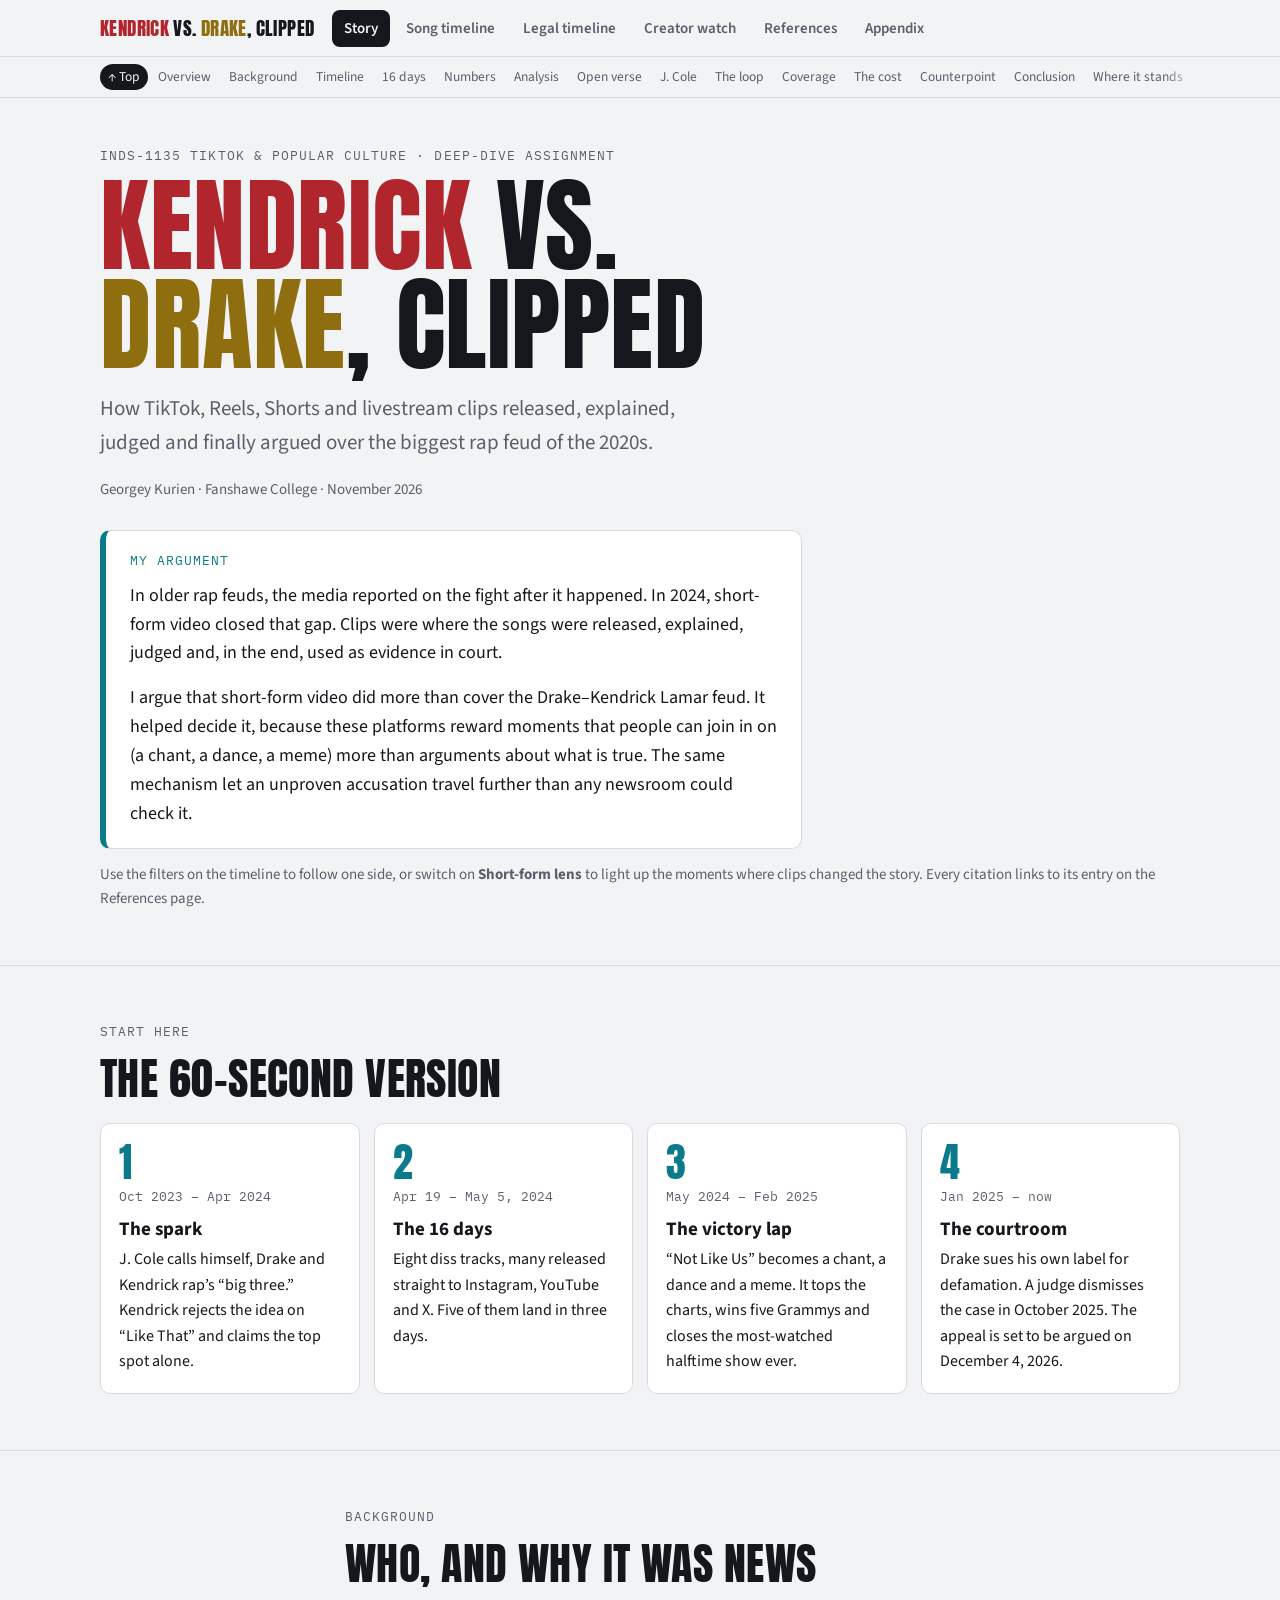
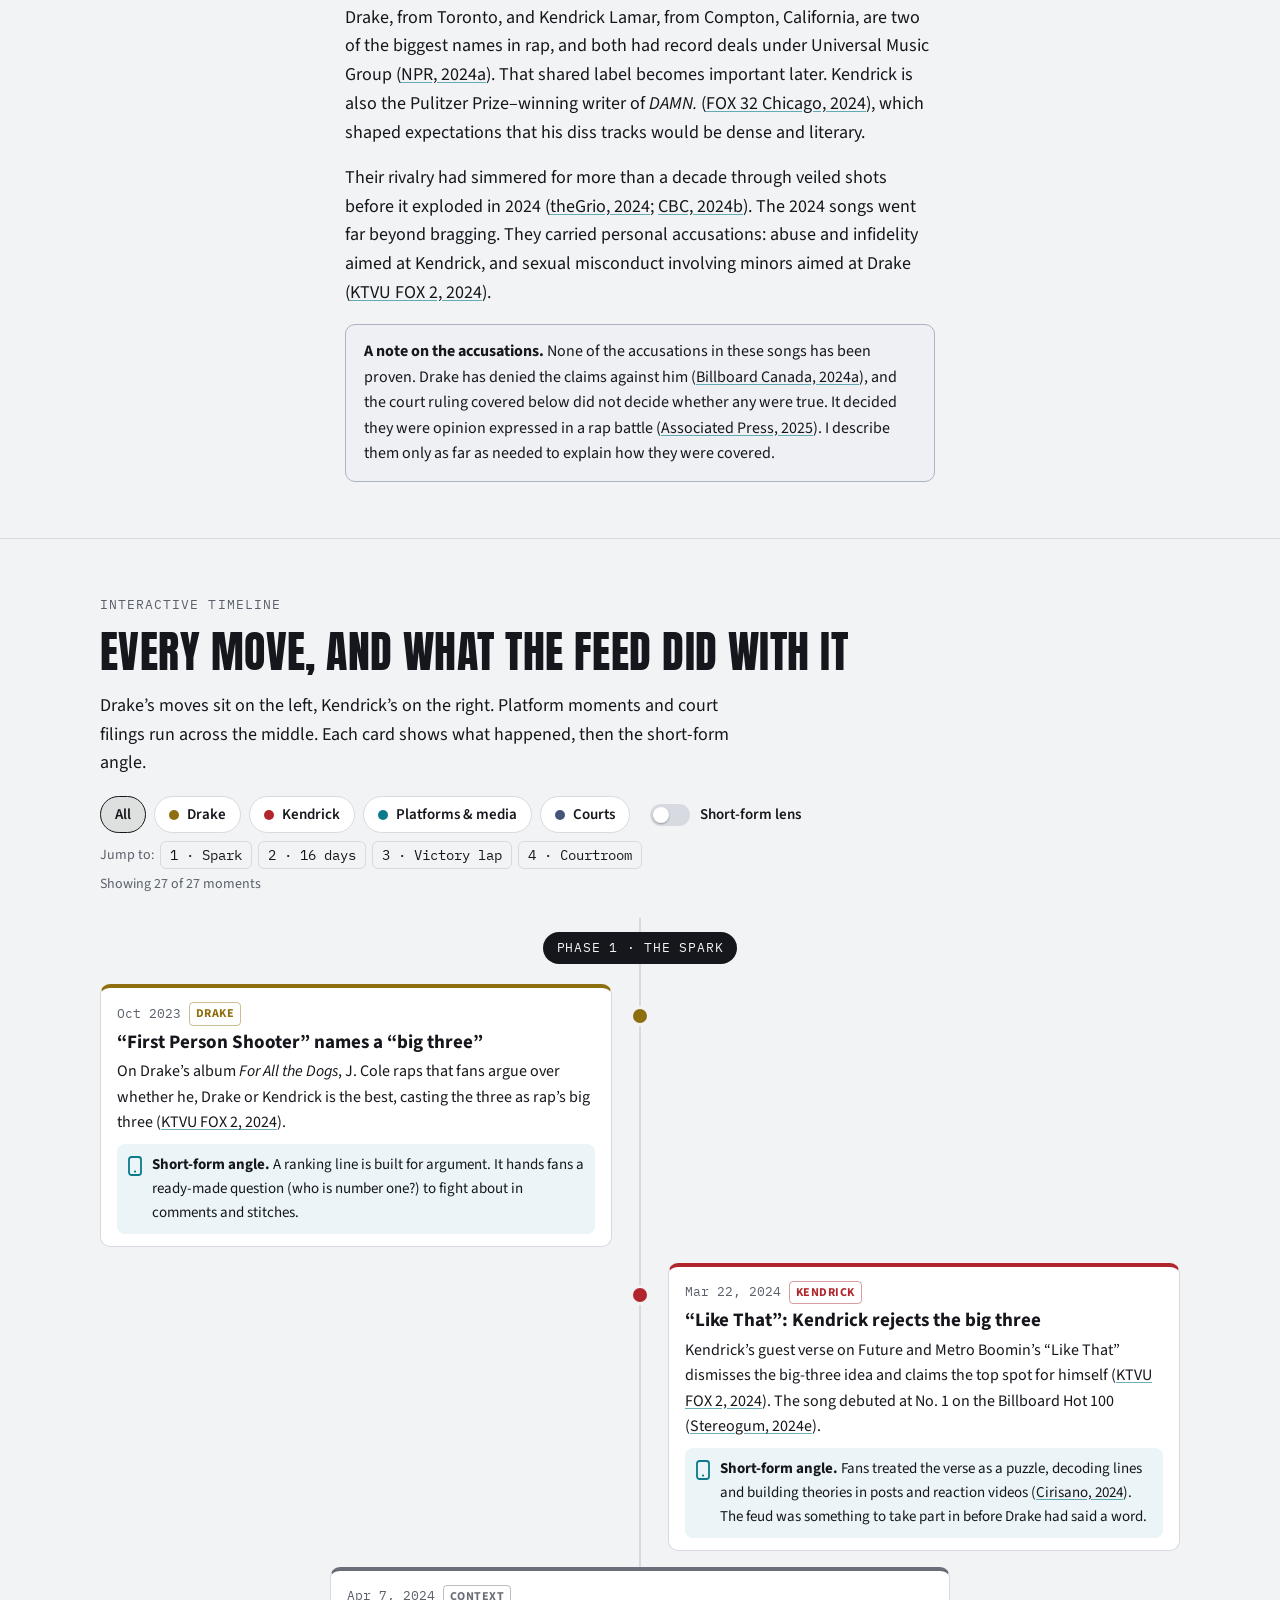
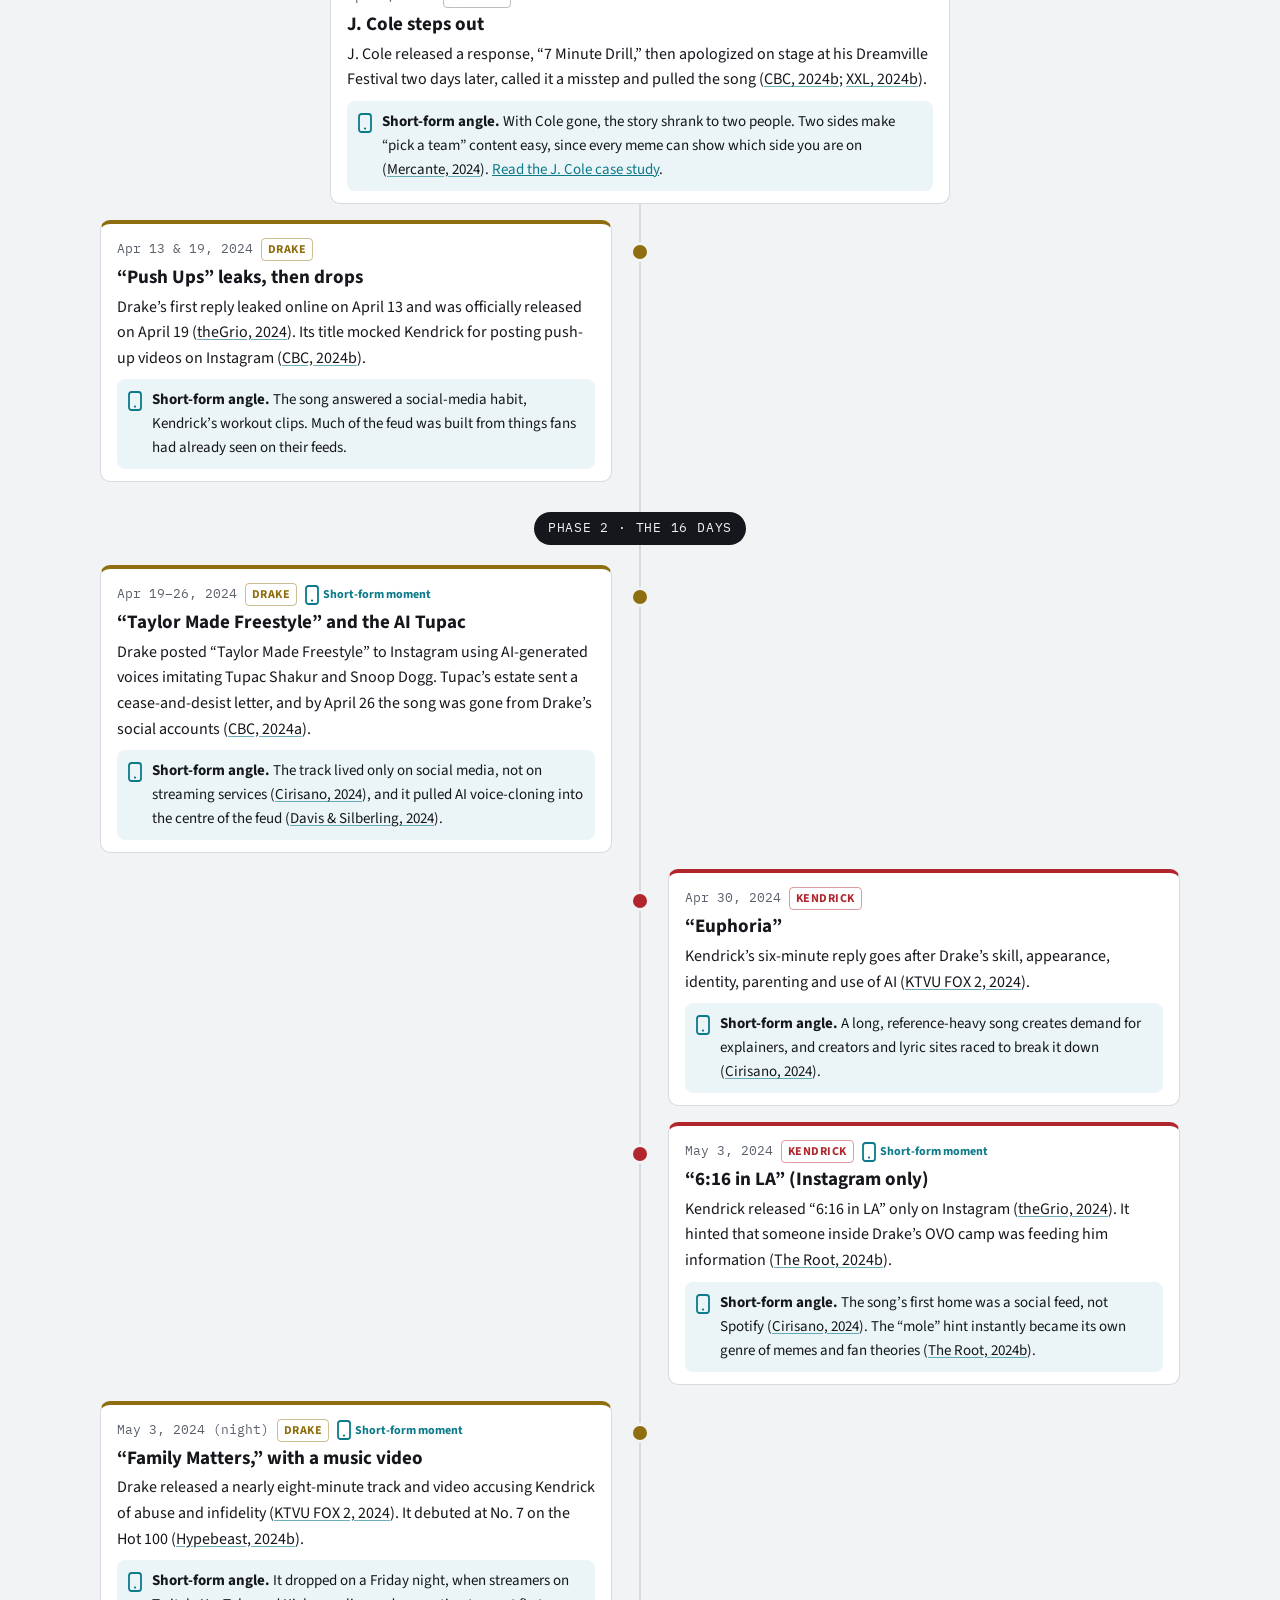
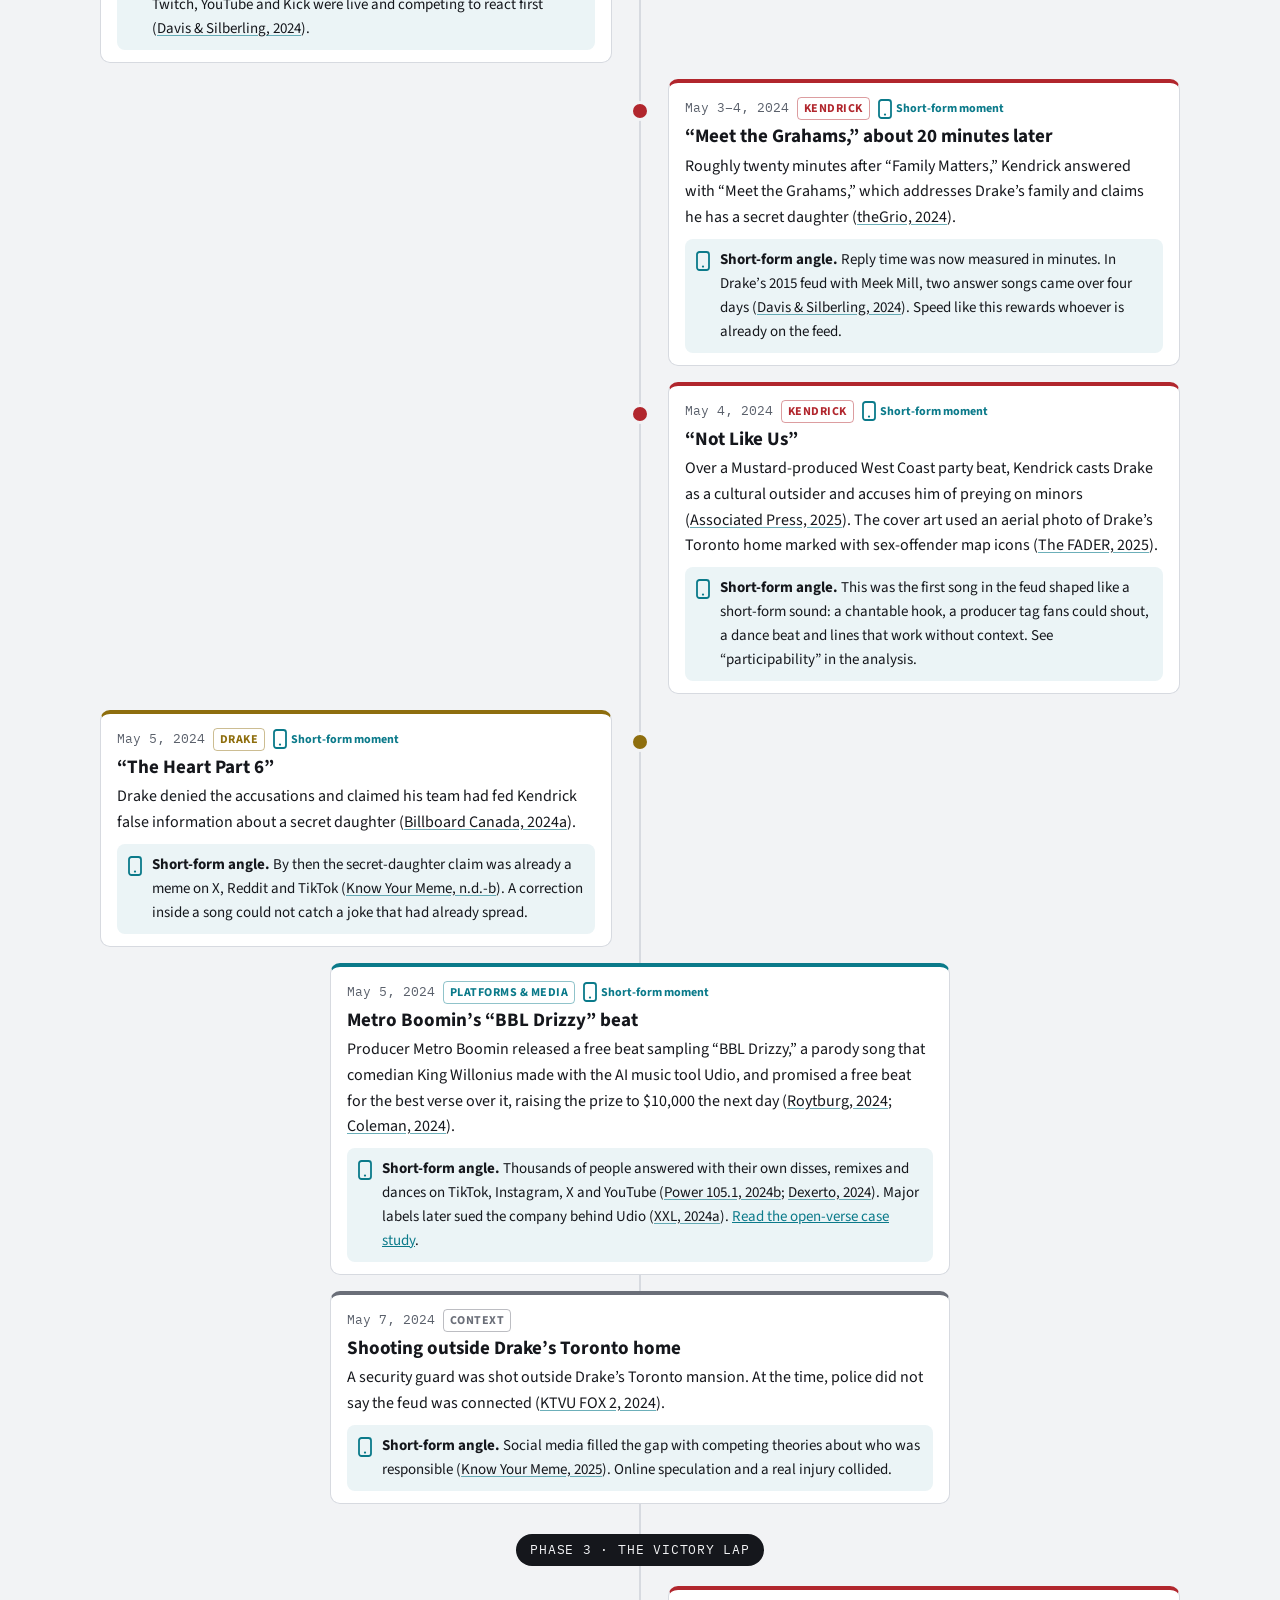
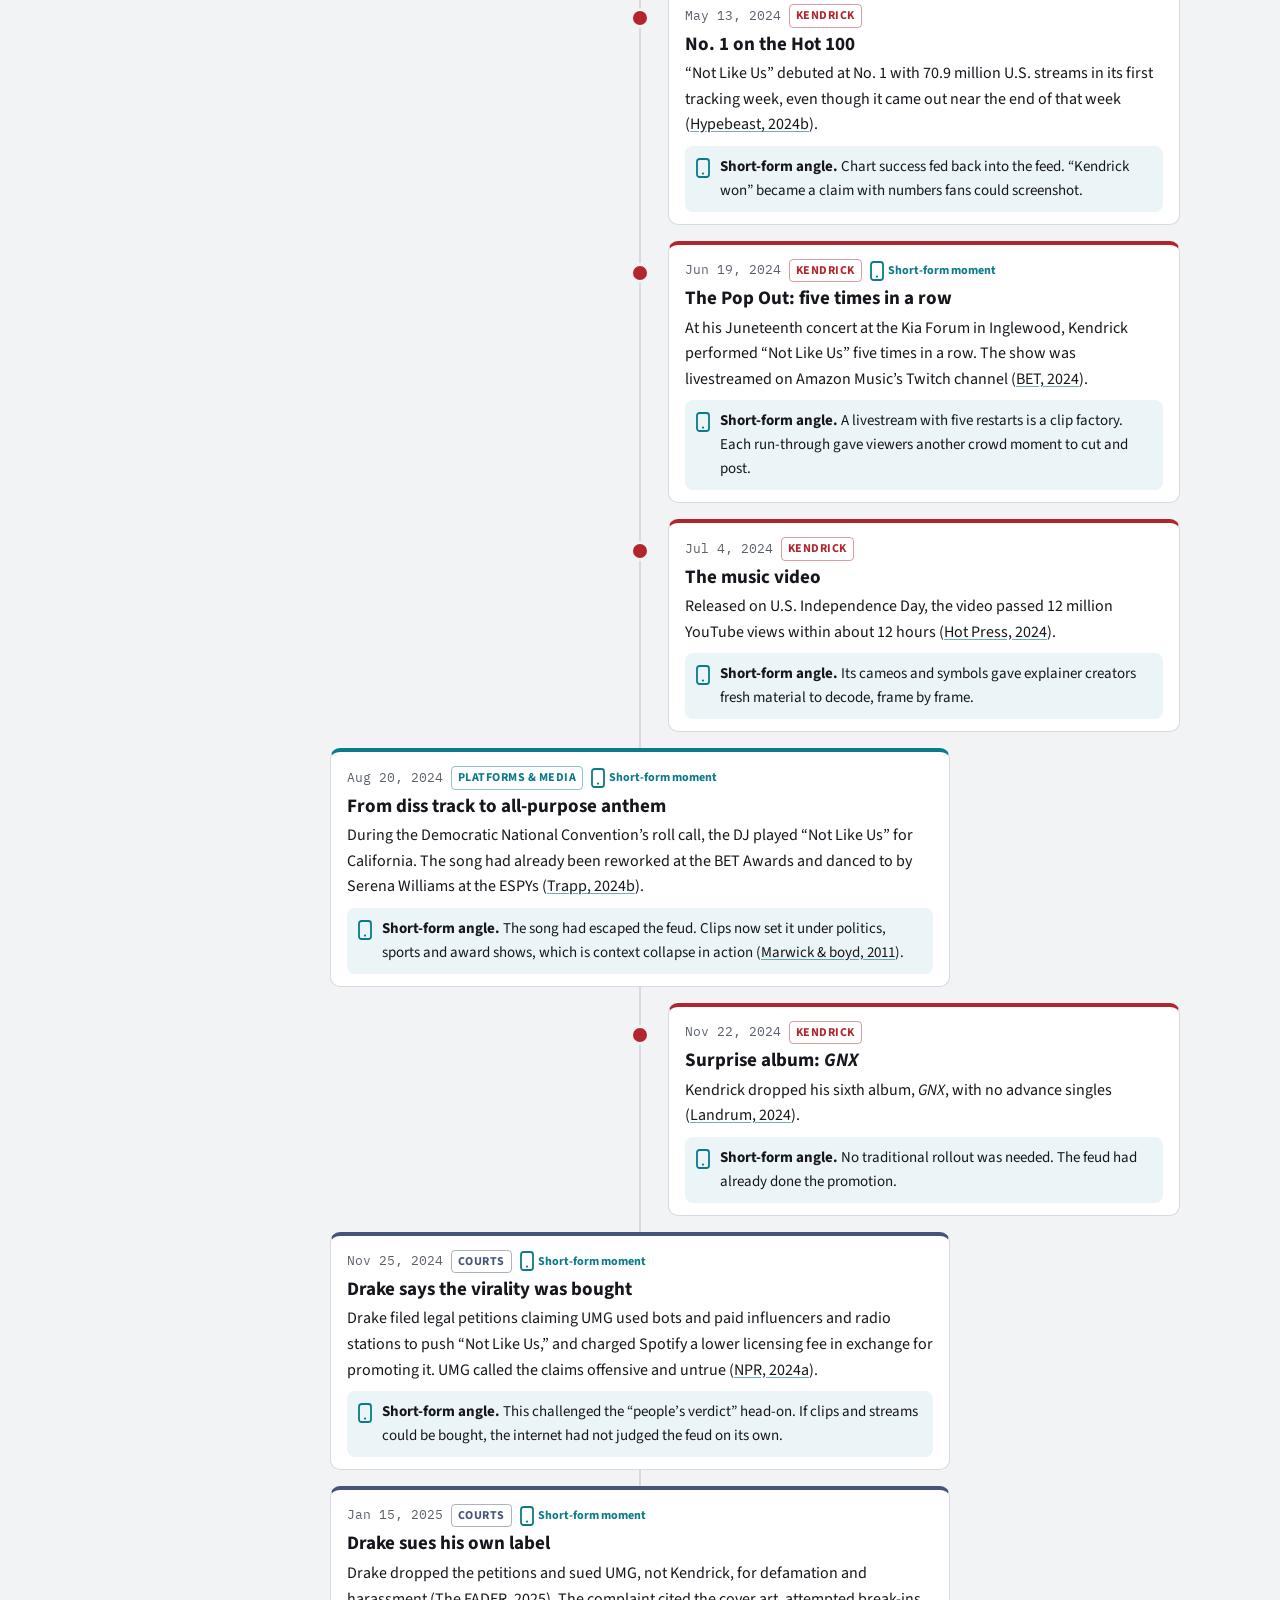
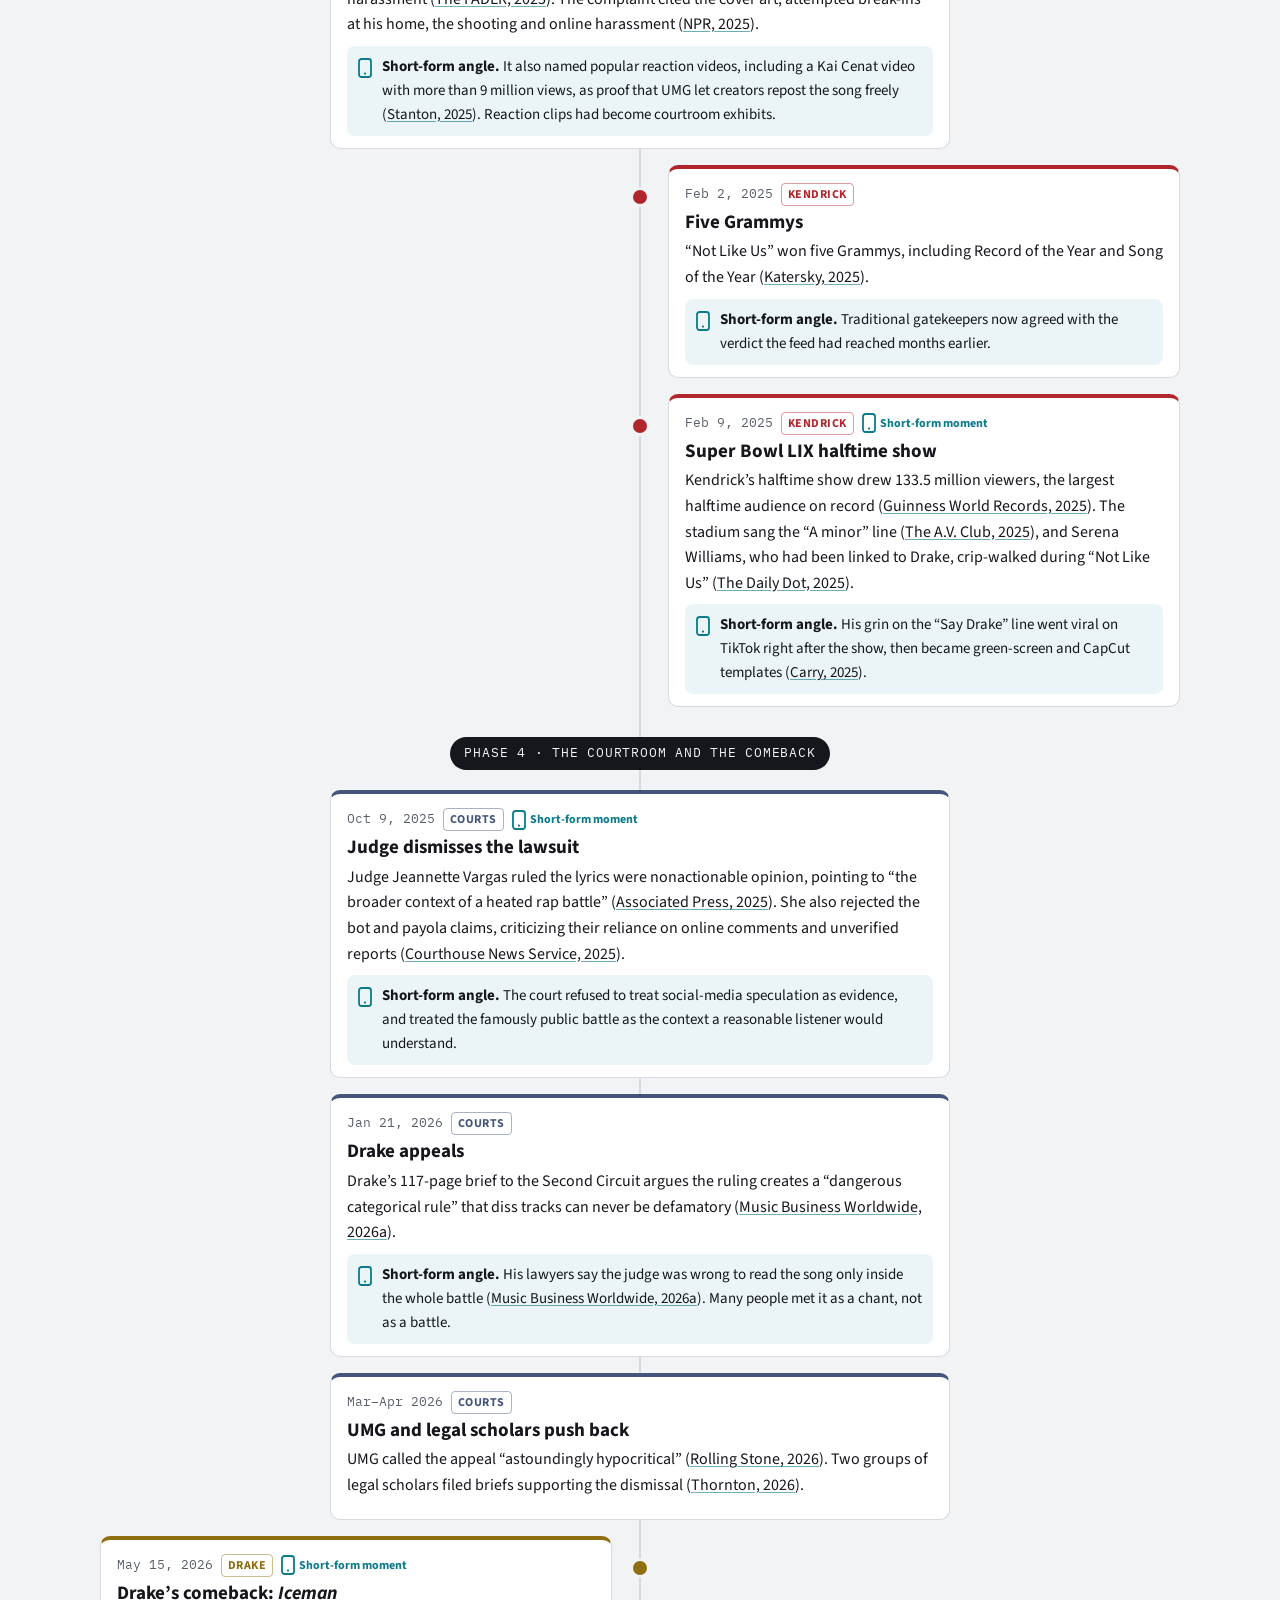
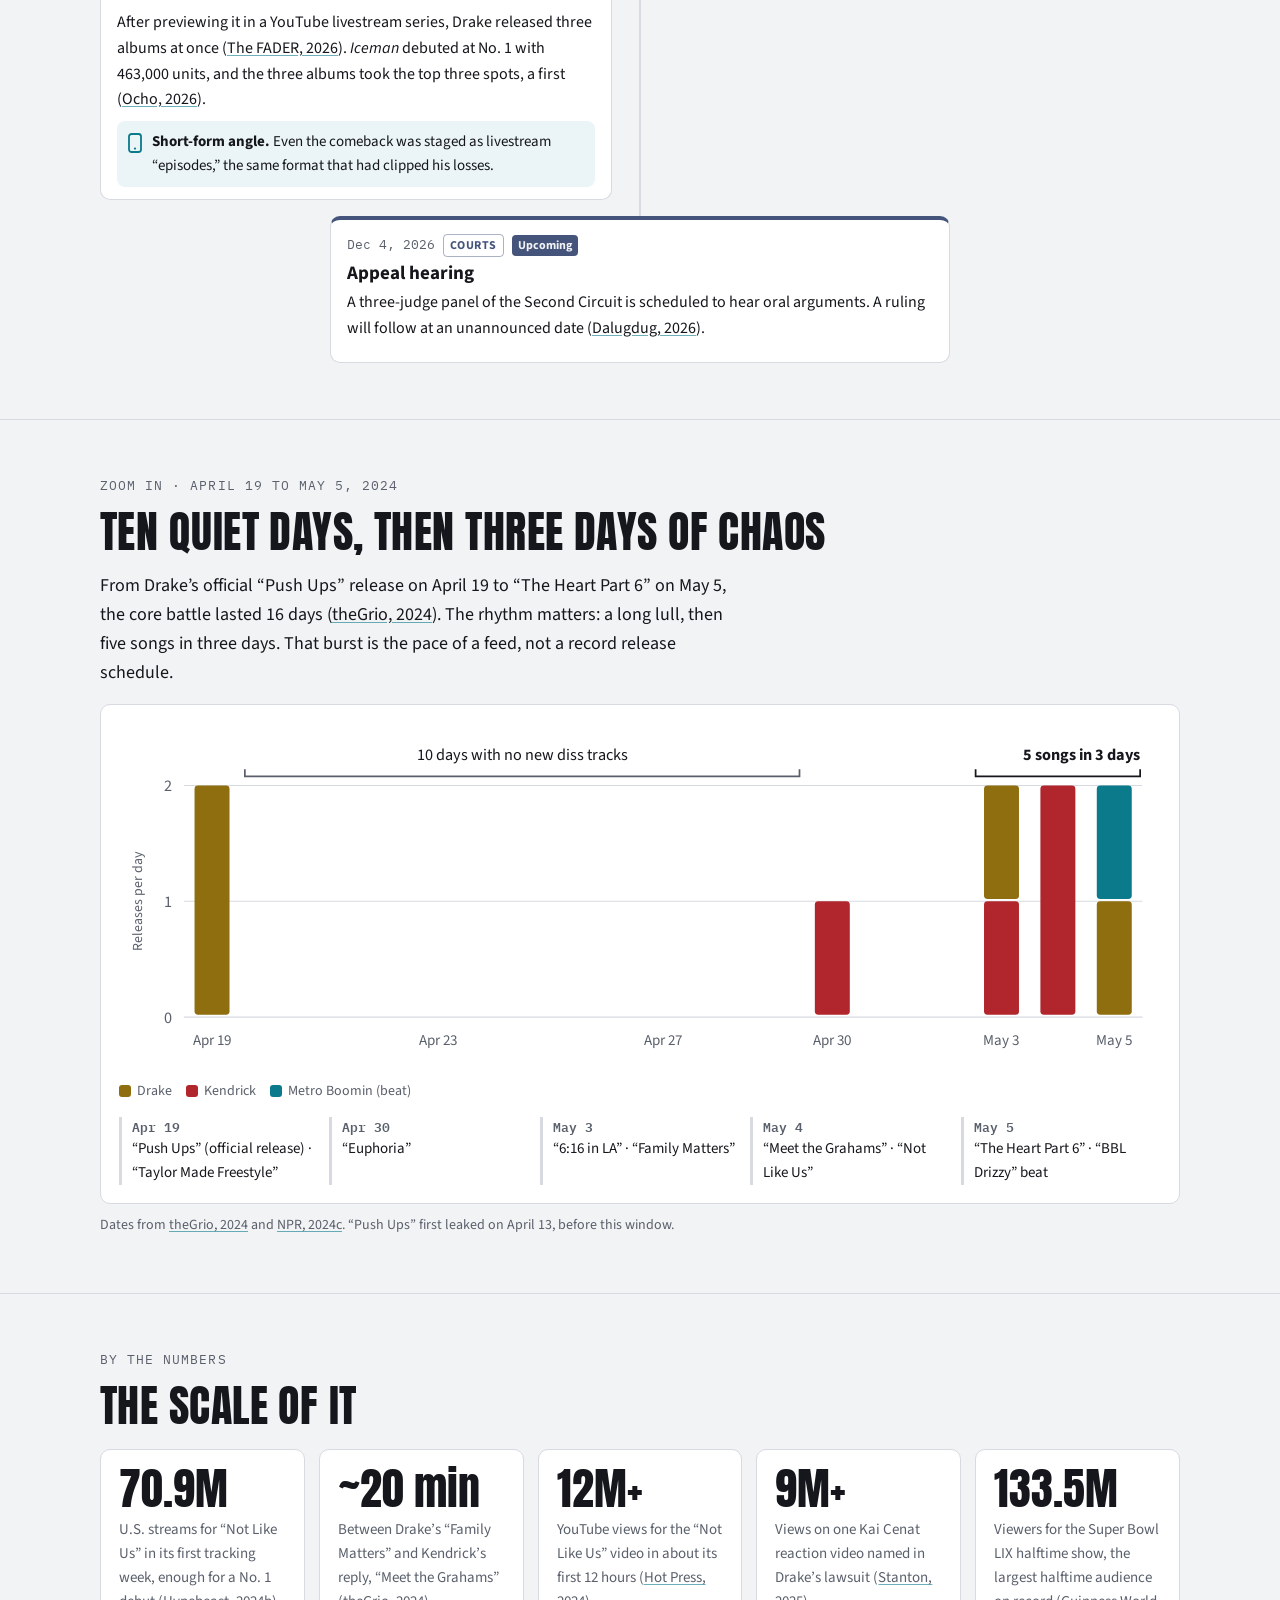
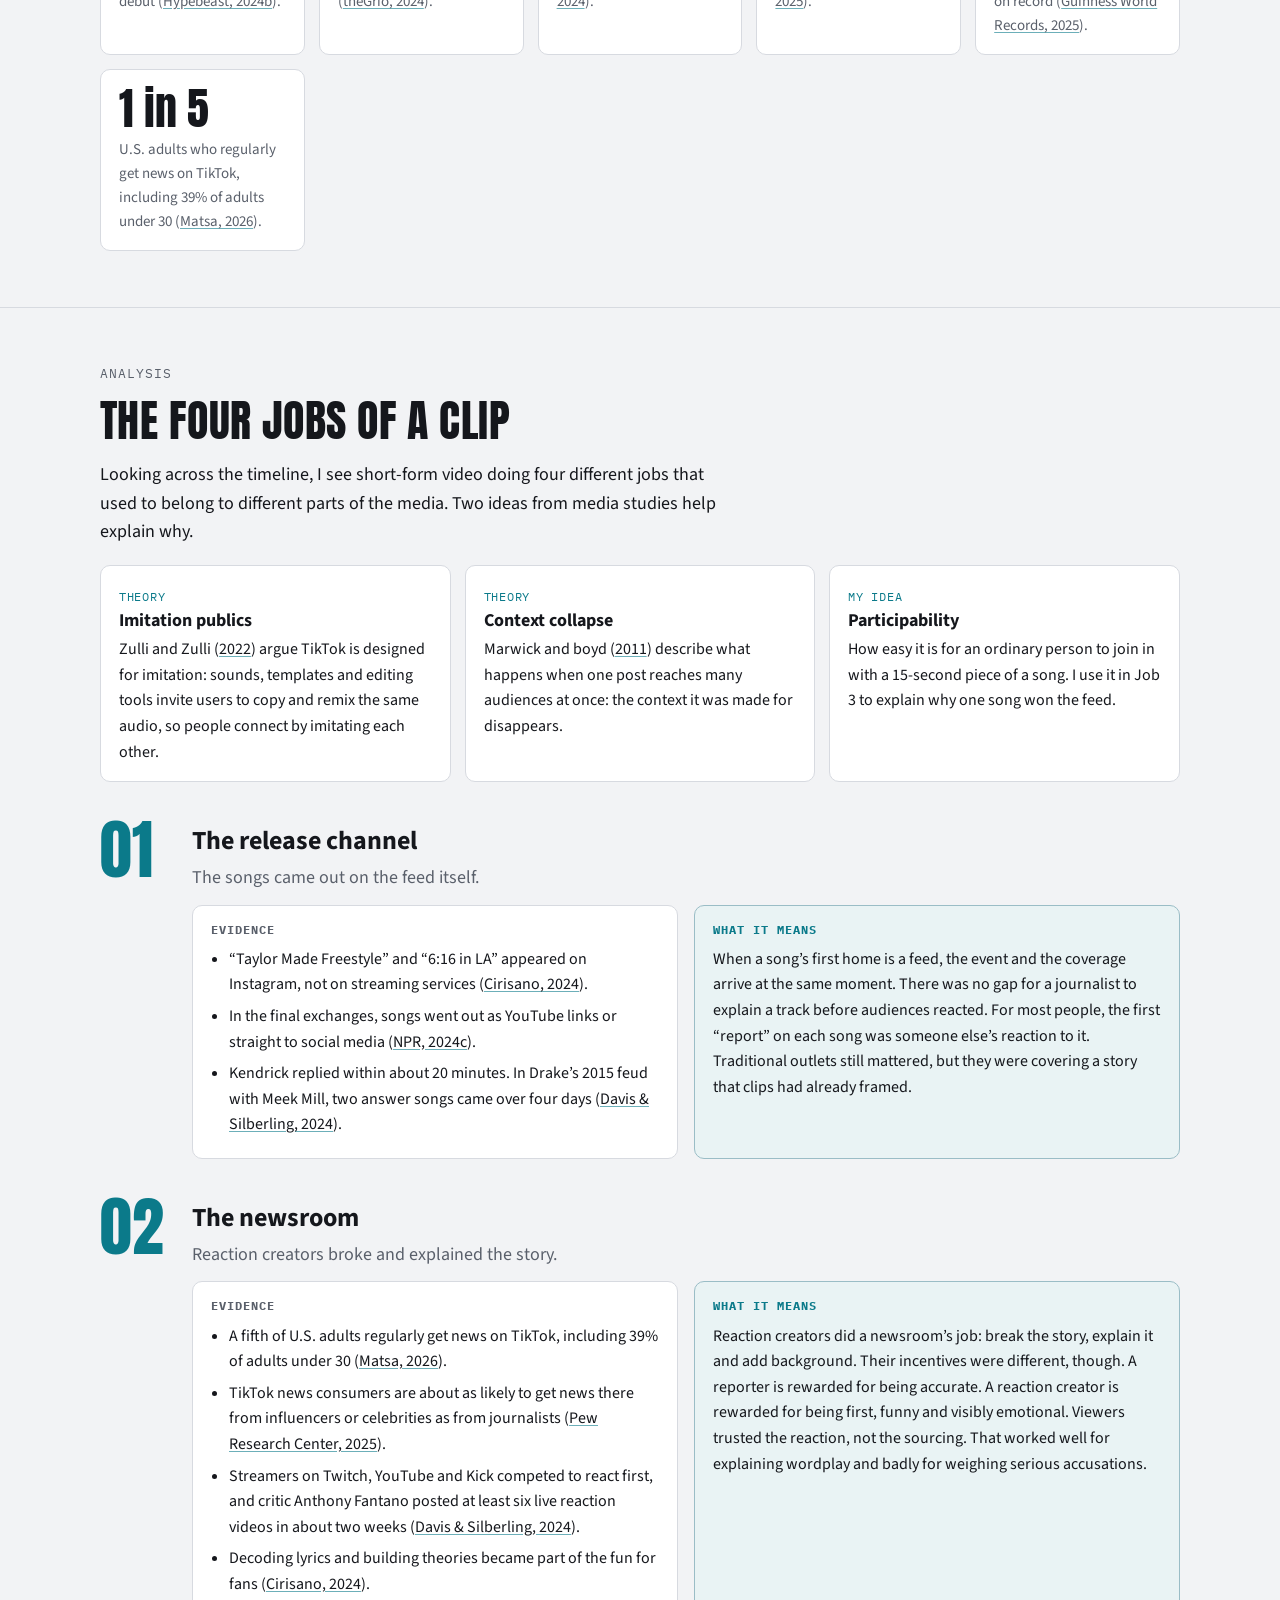
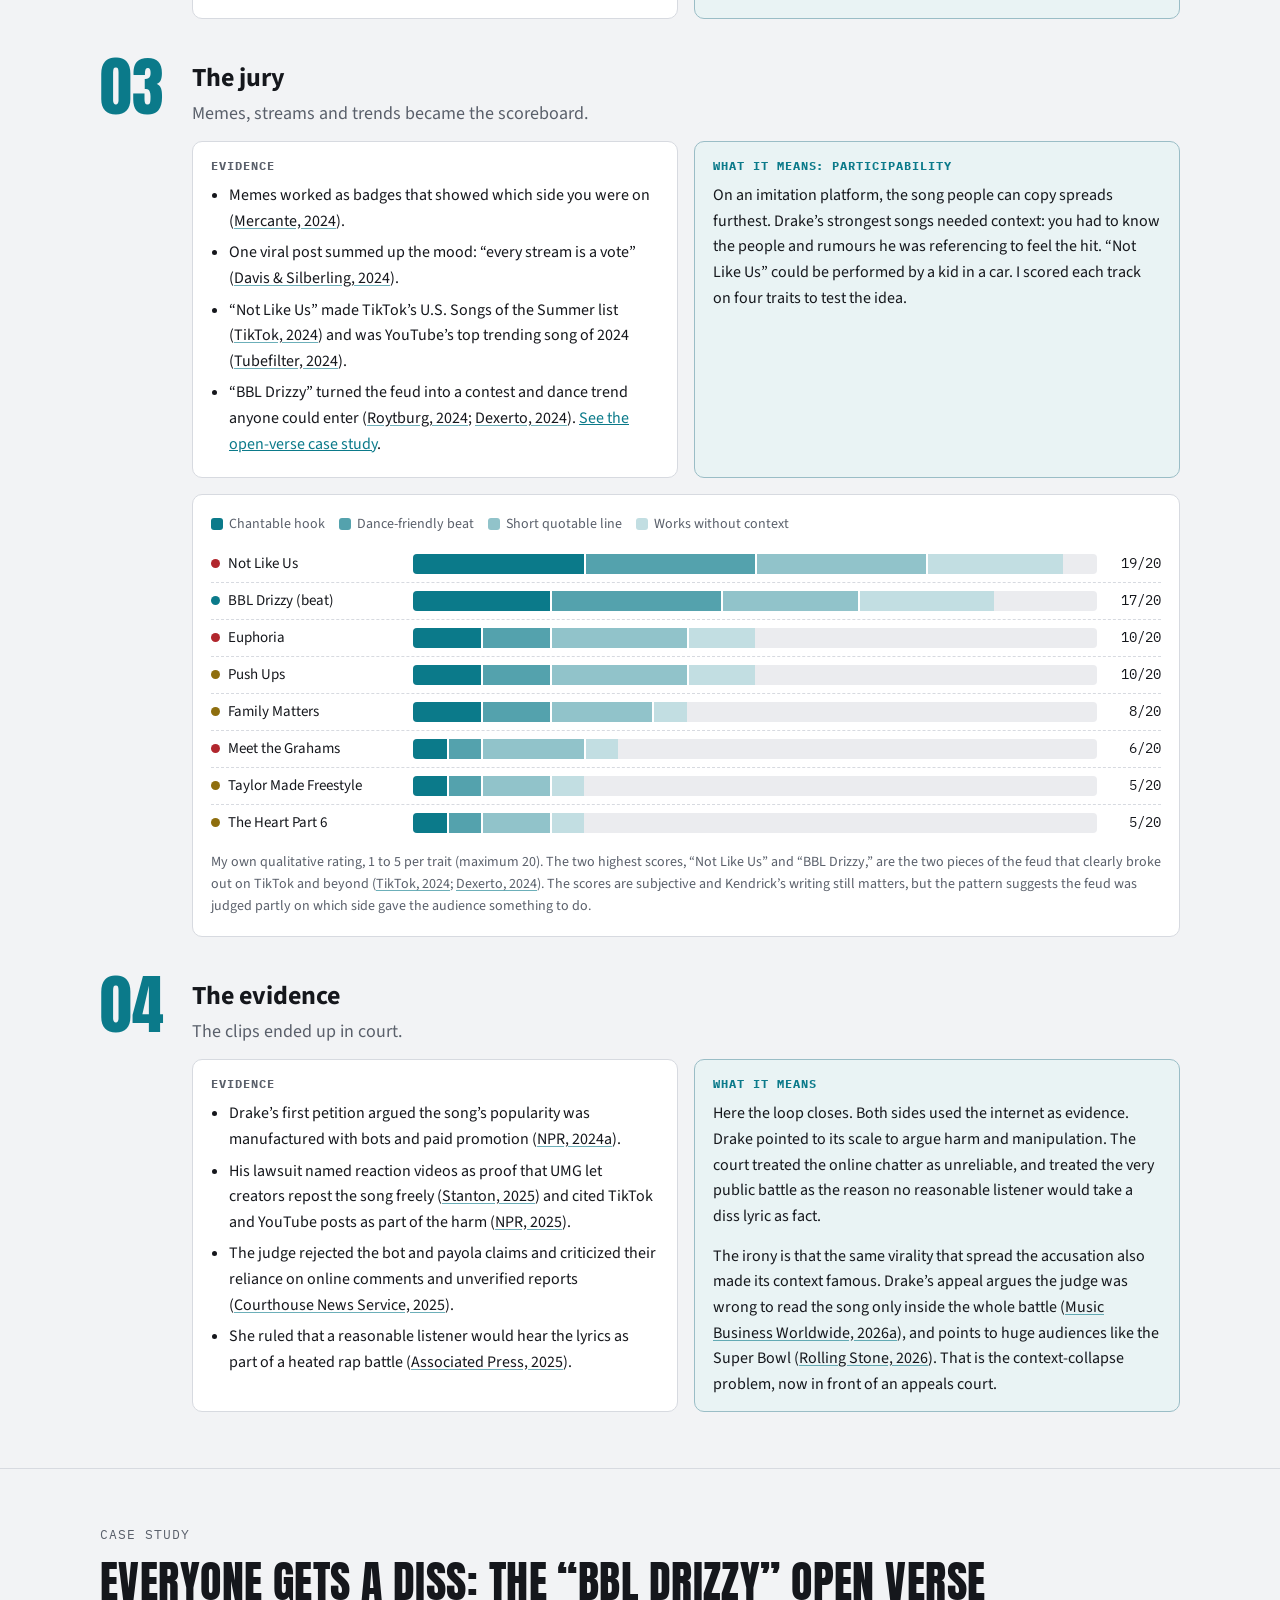
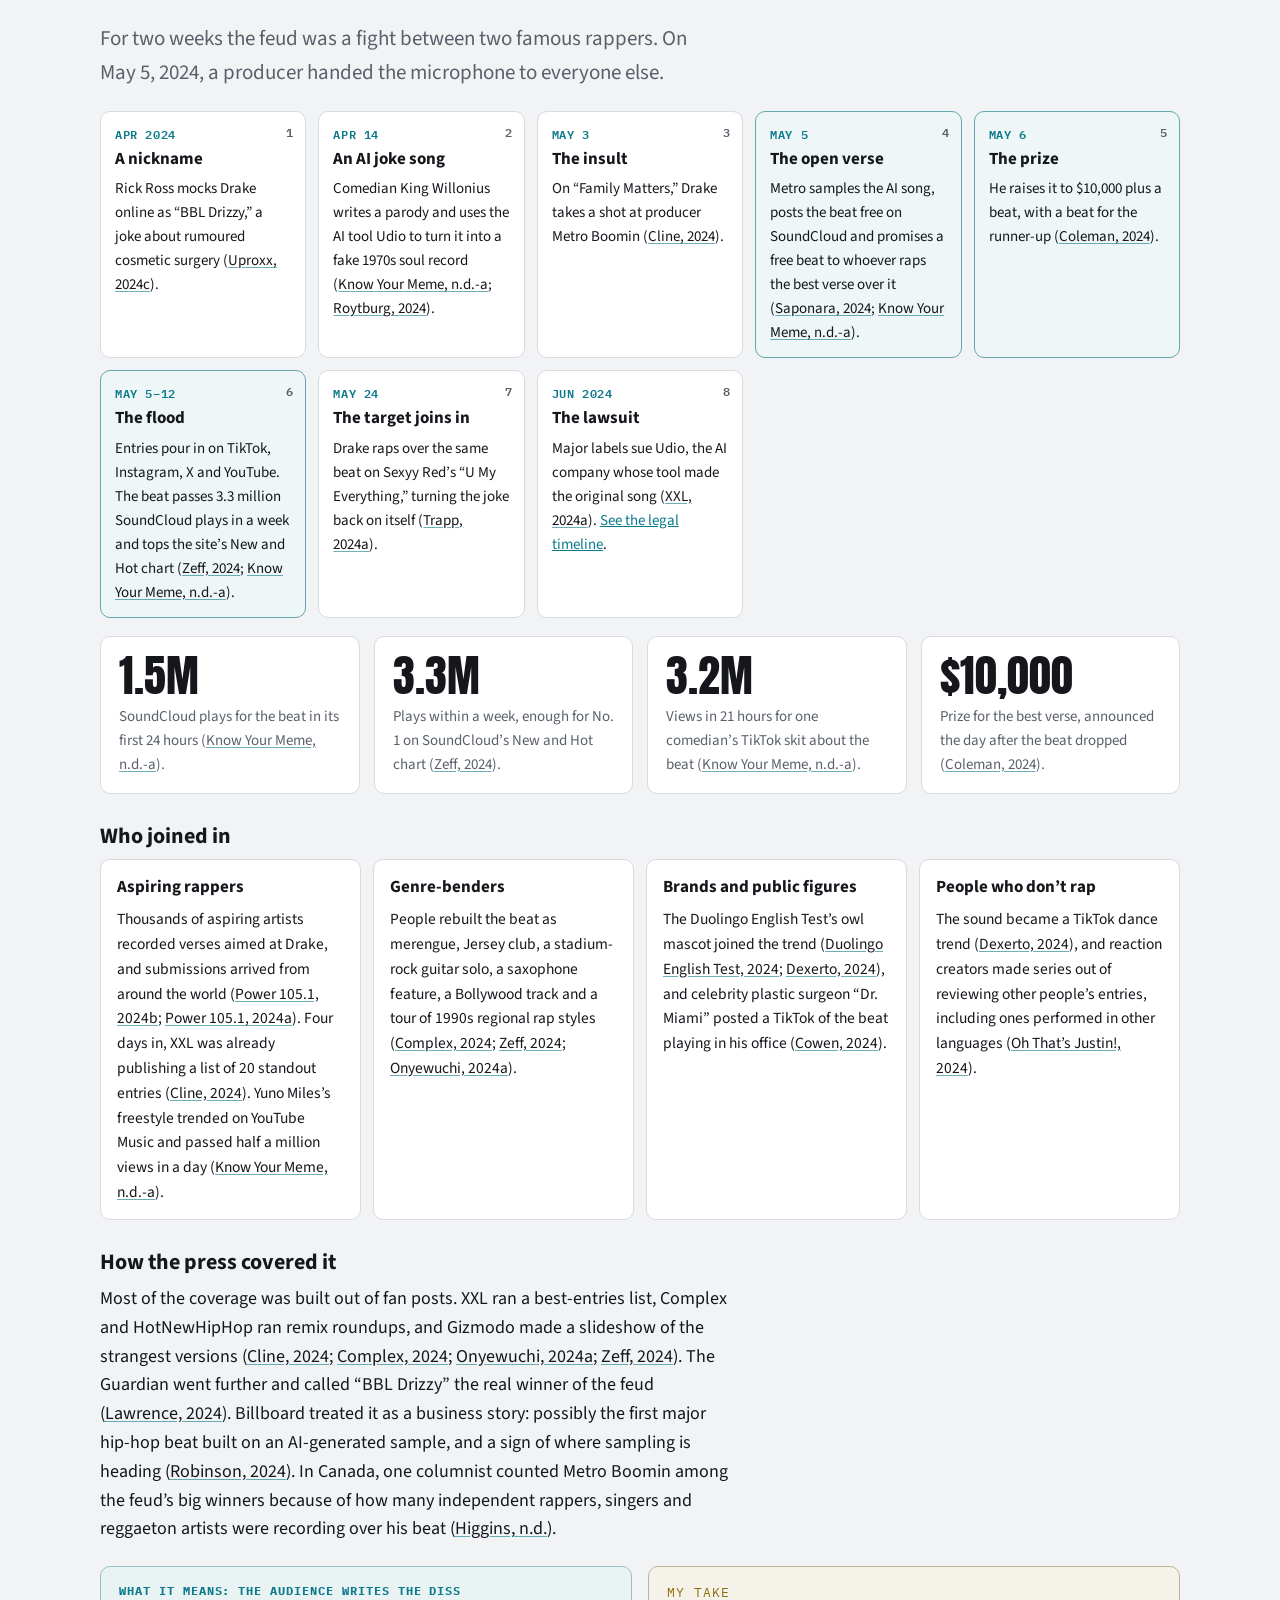
==== index.html @ a84f2d53 "One clip at a time, pinned section menus, two-column appendix - Creator watch: each set shows a sing" ====
<!DOCTYPE html>
<html lang="en">
<head>
<meta charset="utf-8">
<meta name="viewport" content="width=device-width, initial-scale=1">
<title>Kendrick vs. Drake, Clipped</title>
<meta name="description" content="How TikTok, Reels, Shorts and livestream clips released, explained, judged and argued over the Drake–Kendrick Lamar feud. INDS-1135 deep-dive by Georgey Kurien.">
<link rel="preconnect" href="https://fonts.googleapis.com">
<link rel="preconnect" href="https://fonts.gstatic.com" crossorigin>
<link href="https://fonts.googleapis.com/css2?family=Anton&family=IBM+Plex+Mono:wght@400;600&family=Source+Sans+3:ital,wght@0,400;0,600;0,700;1,400&display=swap" rel="stylesheet">
<link rel="stylesheet" href="assets/site.css?v=20261123d">
</head>
<body>
<header class="sitehead">
  <div class="wrap">
    <a class="brand" href="index.html#story"><span class="k">Kendrick</span> vs. <span class="d">Drake</span>, Clipped</a>
    <nav class="tabs" aria-label="Views">
      <a href="#story" data-tab="story" aria-current="page">Story</a>
      <a href="#songs" data-tab="songs">Song timeline</a>
      <a href="#legal" data-tab="legal">Legal timeline</a>
      <a href="#creators" data-tab="creators">Creator watch</a>
      <a href="references.html">References</a>
      <a href="appendix.html">Appendix</a>
    </nav>
  </div>
</header>
<main>
<!-- ===================== STORY VIEW ===================== -->
<div data-view="story">
<nav class="subnav" aria-label="Story sections"><div class="wrap">
      <a href="#top">↑ Top</a><a href="#overview">Overview</a><a href="#context">Background</a><a href="#timeline">Timeline</a><a href="#sixteen">16 days</a><a href="#numbers">Numbers</a><a href="#analysis">Analysis</a><a href="#openverse">Open verse</a><a href="#cole">J. Cole</a><a href="#loop">The loop</a><a href="#coverage">Coverage</a><a href="#cost">The cost</a><a href="#counter">Counterpoint</a><a href="#conclusion">Conclusion</a><a href="#now">Where it stands</a>
    </div></nav>
<section class="hero" id="top" data-loc="Story · Introduction">
  <div class="wrap">
    <p class="eyebrow">INDS-1135 TikTok &amp; Popular Culture · Deep-dive assignment</p>
    <h1><span class="k">Kendrick</span> vs. <span class="d">Drake</span>, Clipped</h1>
    <p class="lede">How TikTok, Reels, Shorts and livestream clips released, explained, judged and finally argued over the biggest rap feud of the 2020s.</p>
    <p class="byline">Georgey Kurien · Fanshawe College · November 2026</p>

    <div class="thesis">
      <p class="eyebrow">My argument</p>
      <p>In older rap feuds, the media reported on the fight after it happened. In 2024, short-form video closed that gap. Clips were where the songs were released, explained, judged and, in the end, used as evidence in court.</p>
      <p>I argue that short-form video did more than cover the Drake–Kendrick Lamar feud. It helped decide it, because these platforms reward moments that people can join in on (a chant, a dance, a meme) more than arguments about what is true. The same mechanism let an unproven accusation travel further than any newsroom could check it.</p>
    </div>
    <p class="howto">Use the filters on the timeline to follow one side, or switch on <b>Short-form lens</b> to light up the moments where clips changed the story. Every citation links to its entry on the References page.</p>
  </div>
</section>

<section id="overview" data-loc="Story · The 60-second version">
  <div class="wrap">
    <p class="eyebrow">Start here</p>
    <h2>The 60-second version</h2>
    <div class="steps">
      <div class="step"><div class="n">1</div><span class="when">Oct 2023 – Apr 2024</span><h3>The spark</h3><p>J. Cole calls himself, Drake and Kendrick rap’s “big three.” Kendrick rejects the idea on “Like That” and claims the top spot alone.</p></div>
      <div class="step"><div class="n">2</div><span class="when">Apr 19 – May 5, 2024</span><h3>The 16 days</h3><p>Eight diss tracks, many released straight to Instagram, YouTube and X. Five of them land in three days.</p></div>
      <div class="step"><div class="n">3</div><span class="when">May 2024 – Feb 2025</span><h3>The victory lap</h3><p>“Not Like Us” becomes a chant, a dance and a meme. It tops the charts, wins five Grammys and closes the most-watched halftime show ever.</p></div>
      <div class="step"><div class="n">4</div><span class="when">Jan 2025 – now</span><h3>The courtroom</h3><p>Drake sues his own label for defamation. A judge dismisses the case in October 2025. The appeal is set to be argued on December 4, 2026.</p></div>
    </div>
  </div>
</section>

<section id="context" data-loc="Story · Background">
  <div class="wrap prose">
    <p class="eyebrow">Background</p>
    <h2>Who, and why it was news</h2>
    <p>Drake, from Toronto, and Kendrick Lamar, from Compton, California, are two of the biggest names in rap, and both had record deals under Universal Music Group (<a class="cite" data-k="npr2024a"></a>). That shared label becomes important later. Kendrick is also the Pulitzer Prize–winning writer of <i>DAMN.</i> (<a class="cite" data-k="fox32_2024"></a>), which shaped expectations that his diss tracks would be dense and literary.</p>
    <p>Their rivalry had simmered for more than a decade through veiled shots before it exploded in 2024 (<a class="cite" data-k="thegrio2024"></a>; <a class="cite" data-k="cbc2024b"></a>). The 2024 songs went far beyond bragging. They carried personal accusations: abuse and infidelity aimed at Kendrick, and sexual misconduct involving minors aimed at Drake (<a class="cite" data-k="ktvu2024"></a>).</p>
    <div class="note"><b>A note on the accusations.</b> None of the accusations in these songs has been proven. Drake has denied the claims against him (<a class="cite" data-k="billboard2024"></a>), and the court ruling covered below did not decide whether any were true. It decided they were opinion expressed in a rap battle (<a class="cite" data-k="ap2025"></a>). I describe them only as far as needed to explain how they were covered.</div>
  </div>
</section>

<section id="timeline" data-loc="Story · Timeline">
  <div class="wrap">
    <p class="eyebrow">Interactive timeline</p>
    <h2>Every move, and what the feed did with it</h2>
    <p class="prose">Drake’s moves sit on the left, Kendrick’s on the right. Platform moments and court filings run across the middle. Each card shows what happened, then the short-form angle.</p>

    <div class="controls">
      <div class="chips" role="group" aria-label="Filter the timeline">
        <button class="chip" id="f-all" data-f="all" aria-pressed="true">All</button>
        <button class="chip" id="f-drake" data-f="drake" aria-pressed="false" style="--c:var(--drake)"><span class="sw"></span>Drake</button>
        <button class="chip" id="f-kendrick" data-f="kendrick" aria-pressed="false" style="--c:var(--kendrick)"><span class="sw"></span>Kendrick</button>
        <button class="chip" id="f-platform" data-f="platform" aria-pressed="false" style="--c:var(--accent)"><span class="sw"></span>Platforms &amp; media</button>
        <button class="chip" id="f-court" data-f="court" aria-pressed="false" style="--c:var(--court)"><span class="sw"></span>Courts</button>
      </div>
      <button class="lens" id="lens" role="switch" aria-checked="false"><span class="track" aria-hidden="true"></span>Short-form lens</button>
    </div>
    <div class="phasejump" aria-label="Jump to a phase">Jump to:
      <button data-p="1">1 · Spark</button><button data-p="2">2 · 16 days</button><button data-p="3">3 · Victory lap</button><button data-p="4">4 · Courtroom</button>
    </div>
    <p class="count" id="count" aria-live="polite"></p>

    <div class="tl" id="tl"></div>
  </div>
</section>

<section id="sixteen" data-loc="Story · The 16 days chart">
  <div class="wrap">
    <p class="eyebrow">Zoom in · April 19 to May 5, 2024</p>
    <h2>Ten quiet days, then three days of chaos</h2>
    <p class="prose">From Drake’s official “Push Ups” release on April 19 to “The Heart Part 6” on May 5, the core battle lasted 16 days (<a class="cite" data-k="thegrio2024"></a>). The rhythm matters: a long lull, then five songs in three days. That burst is the pace of a feed, not a record release schedule.</p>
    <div class="chartbox">
      <svg id="daychart" viewBox="0 0 900 300" role="img" aria-labelledby="dcTitle dcDesc">
        <title id="dcTitle">Diss tracks released per day, April 19 to May 5, 2024</title>
        <desc id="dcDesc">Two Drake songs on April 19, one Kendrick song on April 30, then one song from each on May 3, two Kendrick songs on May 4, and one Drake song plus Metro Boomin's beat on May 5.</desc>
      </svg>
      <div class="legend"><span><i style="background:var(--drake)"></i>Drake</span><span><i style="background:var(--kendrick)"></i>Kendrick</span><span><i style="background:var(--accent)"></i>Metro Boomin (beat)</span></div>
      <div class="daylist">
        <div><b>Apr 19</b>“Push Ups” (official release) · “Taylor Made Freestyle”</div>
        <div><b>Apr 30</b>“Euphoria”</div>
        <div><b>May 3</b>“6:16 in LA” · “Family Matters”</div>
        <div><b>May 4</b>“Meet the Grahams” · “Not Like Us”</div>
        <div><b>May 5</b>“The Heart Part 6” · “BBL Drizzy” beat</div>
      </div>
    </div>
    <p class="pnote">Dates from <a class="cite" data-k="thegrio2024"></a> and <a class="cite" data-k="npr2024b"></a>. “Push Ups” first leaked on April 13, before this window.</p>
  </div>
</section>

<section id="numbers" data-loc="Story · By the numbers">
  <div class="wrap">
    <p class="eyebrow">By the numbers</p>
    <h2>The scale of it</h2>
    <div class="tiles">
      <div class="tile"><div class="big">70.9M</div><p>U.S. streams for “Not Like Us” in its first tracking week, enough for a No. 1 debut (<a class="cite" data-k="hypebeast2024"></a>).</p></div>
      <div class="tile"><div class="big">~20 min</div><p>Between Drake’s “Family Matters” and Kendrick’s reply, “Meet the Grahams” (<a class="cite" data-k="thegrio2024"></a>).</p></div>
      <div class="tile"><div class="big">12M+</div><p>YouTube views for the “Not Like Us” video in about its first 12 hours (<a class="cite" data-k="hotpress2024"></a>).</p></div>
      <div class="tile"><div class="big">9M+</div><p>Views on one Kai Cenat reaction video named in Drake’s lawsuit (<a class="cite" data-k="stanton2025"></a>).</p></div>
      <div class="tile"><div class="big">133.5M</div><p>Viewers for the Super Bowl LIX halftime show, the largest halftime audience on record (<a class="cite" data-k="guinness2025"></a>).</p></div>
      <div class="tile"><div class="big">1 in 5</div><p>U.S. adults who regularly get news on TikTok, including 39% of adults under 30 (<a class="cite" data-k="matsa2026"></a>).</p></div>
    </div>
  </div>
</section>

<section id="analysis" data-loc="Story · Analysis: the four jobs of a clip">
  <div class="wrap">
    <p class="eyebrow">Analysis</p>
    <h2>The four jobs of a clip</h2>
    <div class="prose">
      <p>Looking across the timeline, I see short-form video doing four different jobs that used to belong to different parts of the media. Two ideas from media studies help explain why.</p>
    </div>
    <div class="lenses">
      <div class="lensbox"><span class="tag">Theory</span><h3>Imitation publics</h3><p>Zulli and Zulli (<a class="cite yr" data-k="zulli2022"></a>) argue TikTok is designed for imitation: sounds, templates and editing tools invite users to copy and remix the same audio, so people connect by imitating each other.</p></div>
      <div class="lensbox"><span class="tag">Theory</span><h3>Context collapse</h3><p>Marwick and boyd (<a class="cite yr" data-k="marwick2011"></a>) describe what happens when one post reaches many audiences at once: the context it was made for disappears.</p></div>
      <div class="lensbox"><span class="tag">My idea</span><h3>Participability</h3><p>How easy it is for an ordinary person to join in with a 15-second piece of a song. I use it in Job 3 to explain why one song won the feed.</p></div>
    </div>

    <!-- JOB 1 -->
    <div class="job" id="job-01" data-loc="Story · Analysis · 01 The release channel">
      <div class="num">01</div>
      <div>
        <h3>The release channel</h3>
        <p class="sub">The songs came out on the feed itself.</p>
        <div class="cols">
          <div class="ev"><h4>Evidence</h4><ul>
            <li>“Taylor Made Freestyle” and “6:16 in LA” appeared on Instagram, not on streaming services (<a class="cite" data-k="cirisano2024"></a>).</li>
            <li>In the final exchanges, songs went out as YouTube links or straight to social media (<a class="cite" data-k="npr2024b"></a>).</li>
            <li>Kendrick replied within about 20 minutes. In Drake’s 2015 feud with Meek Mill, two answer songs came over four days (<a class="cite" data-k="davis2024"></a>).</li>
          </ul></div>
          <div class="mean"><h4>What it means</h4><p>When a song’s first home is a feed, the event and the coverage arrive at the same moment. There was no gap for a journalist to explain a track before audiences reacted. For most people, the first “report” on each song was someone else’s reaction to it. Traditional outlets still mattered, but they were covering a story that clips had already framed.</p></div>
        </div>
      </div>
    </div>

    <!-- JOB 2 -->
    <div class="job" id="job-02" data-loc="Story · Analysis · 02 The newsroom">
      <div class="num">02</div>
      <div>
        <h3>The newsroom</h3>
        <p class="sub">Reaction creators broke and explained the story.</p>
        <div class="cols">
          <div class="ev"><h4>Evidence</h4><ul>
            <li>A fifth of U.S. adults regularly get news on TikTok, including 39% of adults under 30 (<a class="cite" data-k="matsa2026"></a>).</li>
            <li>TikTok news consumers are about as likely to get news there from influencers or celebrities as from journalists (<a class="cite" data-k="pew2025"></a>).</li>
            <li>Streamers on Twitch, YouTube and Kick competed to react first, and critic Anthony Fantano posted at least six live reaction videos in about two weeks (<a class="cite" data-k="davis2024"></a>).</li>
            <li>Decoding lyrics and building theories became part of the fun for fans (<a class="cite" data-k="cirisano2024"></a>).</li>
          </ul></div>
          <div class="mean"><h4>What it means</h4><p>Reaction creators did a newsroom’s job: break the story, explain it and add background. Their incentives were different, though. A reporter is rewarded for being accurate. A reaction creator is rewarded for being first, funny and visibly emotional. Viewers trusted the reaction, not the sourcing. That worked well for explaining wordplay and badly for weighing serious accusations.</p></div>
        </div>
      </div>
    </div>

    <!-- JOB 3 -->
    <div class="job" id="job-03" data-loc="Story · Analysis · 03 The jury">
      <div class="num">03</div>
      <div>
        <h3>The jury</h3>
        <p class="sub">Memes, streams and trends became the scoreboard.</p>
        <div class="cols">
          <div class="ev"><h4>Evidence</h4><ul>
            <li>Memes worked as badges that showed which side you were on (<a class="cite" data-k="mercante2024"></a>).</li>
            <li>One viral post summed up the mood: “every stream is a vote” (<a class="cite" data-k="davis2024"></a>).</li>
            <li>“Not Like Us” made TikTok’s U.S. Songs of the Summer list (<a class="cite" data-k="tiktok2024"></a>) and was YouTube’s top trending song of 2024 (<a class="cite" data-k="tubefilter2024"></a>).</li>
            <li>“BBL Drizzy” turned the feud into a contest and dance trend anyone could enter (<a class="cite" data-k="roytburg2024"></a>; <a class="cite" data-k="dexerto2024"></a>). <a href="#openverse">See the open-verse case study</a>.</li>
          </ul></div>
          <div class="mean"><h4>What it means: participability</h4><p>On an imitation platform, the song people can copy spreads furthest. Drake’s strongest songs needed context: you had to know the people and rumours he was referencing to feel the hit. “Not Like Us” could be performed by a kid in a car. I scored each track on four traits to test the idea.</p></div>
        </div>

        <div class="pchart" id="pchart">
          <div class="legend" style="margin:0 0 10px">
            <span><i class="s1"></i>Chantable hook</span><span><i class="s2"></i>Dance-friendly beat</span><span><i class="s3"></i>Short quotable line</span><span><i class="s4"></i>Works without context</span>
          </div>
          <div id="prows"></div>
          <p class="pnote">My own qualitative rating, 1 to 5 per trait (maximum 20). The two highest scores, “Not Like Us” and “BBL Drizzy,” are the two pieces of the feud that clearly broke out on TikTok and beyond (<a class="cite" data-k="tiktok2024"></a>; <a class="cite" data-k="dexerto2024"></a>). The scores are subjective and Kendrick’s writing still matters, but the pattern suggests the feud was judged partly on which side gave the audience something to do.</p>
        </div>
      </div>
    </div>

    <!-- JOB 4 -->
    <div class="job" id="job-04" data-loc="Story · Analysis · 04 The evidence">
      <div class="num">04</div>
      <div>
        <h3>The evidence</h3>
        <p class="sub">The clips ended up in court.</p>
        <div class="cols">
          <div class="ev"><h4>Evidence</h4><ul>
            <li>Drake’s first petition argued the song’s popularity was manufactured with bots and paid promotion (<a class="cite" data-k="npr2024a"></a>).</li>
            <li>His lawsuit named reaction videos as proof that UMG let creators repost the song freely (<a class="cite" data-k="stanton2025"></a>) and cited TikTok and YouTube posts as part of the harm (<a class="cite" data-k="npr2025"></a>).</li>
            <li>The judge rejected the bot and payola claims and criticized their reliance on online comments and unverified reports (<a class="cite" data-k="courthouse2025"></a>).</li>
            <li>She ruled that a reasonable listener would hear the lyrics as part of a heated rap battle (<a class="cite" data-k="ap2025"></a>).</li>
          </ul></div>
          <div class="mean"><h4>What it means</h4><p>Here the loop closes. Both sides used the internet as evidence. Drake pointed to its scale to argue harm and manipulation. The court treated the online chatter as unreliable, and treated the very public battle as the reason no reasonable listener would take a diss lyric as fact.</p><p>The irony is that the same virality that spread the accusation also made its context famous. Drake’s appeal argues the judge was wrong to read the song only inside the whole battle (<a class="cite" data-k="mbw2026"></a>), and points to huge audiences like the Super Bowl (<a class="cite" data-k="rollingstone2026"></a>). That is the context-collapse problem, now in front of an appeals court.</p></div>
        </div>
      </div>
    </div>
  </div>
</section>

<section id="openverse" data-loc="Story · Case study: the open verse">
  <div class="wrap">
    <p class="eyebrow">Case study</p>
    <h2>Everyone gets a diss: the “BBL Drizzy” open verse</h2>
    <p class="lede">For two weeks the feud was a fight between two famous rappers. On May 5, 2024, a producer handed the microphone to everyone else.</p>

    <ol class="flow" id="ov-flow" data-loc="Story · Open verse · How it happened">
      <li><span class="fd">Apr 2024</span><b>A nickname</b><p>Rick Ross mocks Drake online as “BBL Drizzy,” a joke about rumoured cosmetic surgery (<a class="cite" data-k="uproxx2024a"></a>).</p></li>
      <li><span class="fd">Apr 14</span><b>An AI joke song</b><p>Comedian King Willonius writes a parody and uses the AI tool Udio to turn it into a fake 1970s soul record (<a class="cite" data-k="kymBBL"></a>; <a class="cite" data-k="roytburg2024"></a>).</p></li>
      <li><span class="fd">May 3</span><b>The insult</b><p>On “Family Matters,” Drake takes a shot at producer Metro Boomin (<a class="cite" data-k="cline2024"></a>).</p></li>
      <li class="key"><span class="fd">May 5</span><b>The open verse</b><p>Metro samples the AI song, posts the beat free on SoundCloud and promises a free beat to whoever raps the best verse over it (<a class="cite" data-k="saponara2024"></a>; <a class="cite" data-k="kymBBL"></a>).</p></li>
      <li class="key"><span class="fd">May 6</span><b>The prize</b><p>He raises it to $10,000 plus a beat, with a beat for the runner-up (<a class="cite" data-k="coleman2024"></a>).</p></li>
      <li class="key"><span class="fd">May 5–12</span><b>The flood</b><p>Entries pour in on TikTok, Instagram, X and YouTube. The beat passes 3.3 million SoundCloud plays in a week and tops the site’s New and Hot chart (<a class="cite" data-k="zeff2024"></a>; <a class="cite" data-k="kymBBL"></a>).</p></li>
      <li><span class="fd">May 24</span><b>The target joins in</b><p>Drake raps over the same beat on Sexyy Red’s “U My Everything,” turning the joke back on itself (<a class="cite" data-k="rapup2024"></a>).</p></li>
      <li><span class="fd">Jun 2024</span><b>The lawsuit</b><p>Major labels sue Udio, the AI company whose tool made the original song (<a class="cite" data-k="xxl2024"></a>). <a href="#lg-udio">See the legal timeline</a>.</p></li>
    </ol>

    <div class="tiles" id="ov-numbers" data-loc="Story · Open verse · Numbers">
      <div class="tile"><div class="big">1.5M</div><p>SoundCloud plays for the beat in its first 24 hours (<a class="cite" data-k="kymBBL"></a>).</p></div>
      <div class="tile"><div class="big">3.3M</div><p>Plays within a week, enough for No. 1 on SoundCloud’s New and Hot chart (<a class="cite" data-k="zeff2024"></a>).</p></div>
      <div class="tile"><div class="big">3.2M</div><p>Views in 21 hours for one comedian’s TikTok skit about the beat (<a class="cite" data-k="kymBBL"></a>).</p></div>
      <div class="tile"><div class="big">$10,000</div><p>Prize for the best verse, announced the day after the beat dropped (<a class="cite" data-k="coleman2024"></a>).</p></div>
    </div>

    <h3 class="ovh">Who joined in</h3>
    <div class="ovgrid" id="ov-who" data-loc="Story · Open verse · Who joined in">
      <div class="ovcard"><h4>Aspiring rappers</h4><p>Thousands of aspiring artists recorded verses aimed at Drake, and submissions arrived from around the world (<a class="cite" data-k="power1051a"></a>; <a class="cite" data-k="power1051b"></a>). Four days in, XXL was already publishing a list of 20 standout entries (<a class="cite" data-k="cline2024"></a>). Yuno Miles’s freestyle trended on YouTube Music and passed half a million views in a day (<a class="cite" data-k="kymBBL"></a>).</p></div>
      <div class="ovcard"><h4>Genre-benders</h4><p>People rebuilt the beat as merengue, Jersey club, a stadium-rock guitar solo, a saxophone feature, a Bollywood track and a tour of 1990s regional rap styles (<a class="cite" data-k="complexRemix"></a>; <a class="cite" data-k="zeff2024"></a>; <a class="cite" data-k="onyewuchi2024"></a>).</p></div>
      <div class="ovcard"><h4>Brands and public figures</h4><p>The Duolingo English Test’s owl mascot joined the trend (<a class="cite" data-k="tDuolingo"></a>; <a class="cite" data-k="dexerto2024"></a>), and celebrity plastic surgeon “Dr. Miami” posted a TikTok of the beat playing in his office (<a class="cite" data-k="cowen2024"></a>).</p></div>
      <div class="ovcard"><h4>People who don’t rap</h4><p>The sound became a TikTok dance trend (<a class="cite" data-k="dexerto2024"></a>), and reaction creators made series out of reviewing other people’s entries, including ones performed in other languages (<a class="cite" data-k="tJustin"></a>).</p></div>
    </div>

    <h3 class="ovh">How the press covered it</h3>
    <div class="prose" id="ov-press" data-loc="Story · Open verse · Press coverage">
      <p>Most of the coverage was built out of fan posts. XXL ran a best-entries list, Complex and HotNewHipHop ran remix roundups, and Gizmodo made a slideshow of the strangest versions (<a class="cite" data-k="cline2024"></a>; <a class="cite" data-k="complexRemix"></a>; <a class="cite" data-k="onyewuchi2024"></a>; <a class="cite" data-k="zeff2024"></a>). The Guardian went further and called “BBL Drizzy” the real winner of the feud (<a class="cite" data-k="lawrence2024"></a>). Billboard treated it as a business story: possibly the first major hip-hop beat built on an AI-generated sample, and a sign of where sampling is heading (<a class="cite" data-k="robinson2024"></a>). In Canada, one columnist counted Metro Boomin among the feud’s big winners because of how many independent rappers, singers and reggaeton artists were recording over his beat (<a class="cite" data-k="higgins"></a>).</p>
    </div>

    <div class="cols ovcols">
      <div class="mean" id="ov-means" data-loc="Story · Open verse · What it means"><h4>What it means: the audience writes the diss</h4><p>This is participability at its most extreme. Kendrick’s songs asked people to listen and pick a side. Metro’s beat asked them to make something. Zulli and Zulli (2022) describe TikTok users as an imitation public that connects by copying shared sounds and templates (<a class="cite" data-k="zulli2022"></a>), and here the template was literally a blank diss track. For about a week, the loudest voice against Drake wasn’t Kendrick but thousands of strangers, and the news coverage was mostly lists of their videos.</p></div>
      <div class="local" id="ov-mytake" data-loc="Story · Open verse · My take"><p class="eyebrow">My take</p><p>Two things bother me about this moment. First, it was one-sided: the prize rewarded mocking Drake, so “everyone can join” really meant everyone joining in against one person, which connects to the harassment described in <a href="#cost">The cost</a>. Second, it ran on an AI-made song. That was funny until people started asking who owns a voice or a sound, the same question behind the Udio lawsuit.</p></div>
    </div>
    <p class="pnote">I could not find a report that Metro Boomin ever publicly named a contest winner. Coverage at the time noted there was no deadline (<a class="cite" data-k="cline2024"></a>). The fan-made videos themselves are in <a href="#cw-openverse">Creator watch</a>.</p>
  </div>
</section>

<section id="cole" data-loc="Story · Case study: J. Cole">
  <div class="wrap">
    <p class="eyebrow">Case study</p>
    <h2>The one who walked away: J. Cole</h2>
    <p class="lede">Cole helped start the feud, fired one shot, then did something almost nobody in rap does: he took it back. How people judged that choice changed as the feud got uglier.</p>

    <ol class="flow" id="cole-flow" data-loc="Story · J. Cole · How it happened">
      <li><span class="fd">Oct 2023</span><b>The boast</b><p>On Drake’s “First Person Shooter,” Cole names himself, Drake and Kendrick as rap’s big three (<a class="cite" data-k="ktvu2024"></a>). <a href="#song-fps">See the song</a>.</p></li>
      <li><span class="fd">Mar 22, 2024</span><b>Kendrick’s answer</b><p>On “Like That,” Kendrick rejects the big three, aiming at both Drake and Cole (<a class="cite" data-k="cbc2024b"></a>; <a class="cite" data-k="uproxxDrill"></a>).</p></li>
      <li><span class="fd">Apr 5</span><b>The shot</b><p>Cole’s surprise project <i>Might Delete Later</i> closes with “7 Minute Drill,” his reply to Kendrick (<a class="cite" data-k="billboardCole"></a>; <a class="cite" data-k="uproxxDrill"></a>).</p></li>
      <li class="key"><span class="fd">Apr 7</span><b>The apology</b><p>Headlining his own Dreamville Festival, Cole tells the crowd the song didn’t feel right, apologizes to Kendrick and says he’ll pull it. Most people see it through attendees’ phone videos (<a class="cite" data-k="usatodayCole"></a>; <a class="cite" data-k="billboardCole"></a>). The next day it was still No. 2 on Apple Music’s streaming chart (<a class="cite" data-k="stereogumCole"></a>).</p></li>
      <li class="key"><span class="fd">Apr 12</span><b>The deletion</b><p>“7 Minute Drill” can no longer be played on Apple Music, Spotify or YouTube (<a class="cite" data-k="xxlRemoved"></a>; <a class="cite" data-k="uproxxDrill"></a>).</p></li>
      <li class="key"><span class="fd">May 4</span><b>The memes</b><p>The weekend Drake and Kendrick trade their harshest songs, “J. Cole living his best life” memes go viral (<a class="cite" data-k="kymCole"></a>; <a class="cite" data-k="rapupCole"></a>).</p></li>
      <li><span class="fd">May 8</span><b>The beach</b><p>A fan’s TikTok of meeting Cole at the beach is treated as proof the memes were true (<a class="cite" data-k="uproxxBeach"></a>; <a class="cite" data-k="tBeach"></a>).</p></li>
      <li><span class="fd">Oct 9</span><b>His explanation</b><p>On “Port Antonio,” released straight to Instagram and YouTube, Cole says he stepped away rather than lose a friendship or fuel a fight that could turn violent for money, and he sends love to Drake (<a class="cite" data-k="iolPA"></a>; <a class="cite" data-k="hypebeastPA"></a>).</p></li>
      <li><span class="fd">Mar 2026</span><b>Looking back</b><p>In an Apple Music interview, Cole says he loves both artists and that shortly before his set he realized the diss didn’t reflect how he felt about Kendrick (<a class="cite" data-k="fitzgerald2026"></a>).</p></li>
    </ol>

    <div class="factcheck" id="cole-check" data-loc="Story · J. Cole · Did Kendrick tell him to step out?">
      <p class="eyebrow">Fact check</p>
      <h3>Did Kendrick tell him to step out?</h3>
      <p>Not on the public record. Kendrick never answered “7 Minute Drill” before Cole apologized, and afterwards he left Cole alone and focused on Drake (<a class="cite" data-k="uproxxBeach"></a>). The closest thing to an instruction is a second-hand claim, spread on social media and never confirmed by either rapper, that Kendrick’s TDE labelmate ScHoolboy Q warned Cole to back off (<a class="cite" data-k="horvath2024"></a>). Fans also joked that someone must have told Cole to get out of the way (<a class="cite" data-k="rapupCole"></a>). Cole’s own explanations point to his conscience and his friendships, not to an order (<a class="cite" data-k="usatodayCole"></a>; <a class="cite" data-k="fitzgerald2026"></a>). So “Kendrick told him to” is how many fans read the story, not something that has been confirmed.</p>
    </div>

    <h3 class="ovh">How the verdict flipped</h3>
    <ol class="vflip" id="cole-verdict" data-loc="Story · J. Cole · How the verdict flipped">
      <li class="v1"><span class="vd">April 7–8</span><span class="vtag">“He folded”</span><p>Many people online and in hip-hop tore Cole down for backing out (<a class="cite" data-k="horvath2024"></a>). One columnist later admitted he had thought Cole looked soft (<a class="cite" data-k="jackson2024"></a>).</p></li>
      <li class="v2"><span class="vd">May 3–7</span><span class="vtag">“He escaped”</span><p>Once the accusations turned serious, fans started calling his exit the smartest move in the feud, and the memes recast him as the only one at peace (<a class="cite" data-k="elibert2024"></a>; <a class="cite" data-k="kymCole"></a>; <a class="cite" data-k="jackson2024"></a>).</p></li>
      <li class="v3"><span class="vd">June 19</span><span class="vtag">“He dodged a bullet”</span><p>During Kendrick’s Pop Out concert, fans joked about how relieved Cole must be (<a class="cite" data-k="sportskeedaPopOut"></a>).</p></li>
      <li class="v4"><span class="vd">Oct 2024 →</span><span class="vtag">“Still debated”</span><p>Cole explained himself on “Port Antonio,” but some rappers, like Oschino, still said he shouldn’t have backed out (<a class="cite" data-k="hypebeastPA"></a>; <a class="cite" data-k="sportskeedaOschino"></a>). The memes kept celebrating his peace (<a class="cite" data-k="onyewuchiCole"></a>).</p></li>
    </ol>

    <div class="cols ovcols">
      <div class="mean" id="cole-means" data-loc="Story · J. Cole · What it means"><h4>What it means: the bystander becomes a character</h4><p>Short-form video turned the person who left the feud into one of its biggest characters. Cole didn’t have to do anything. The “living his best life” format took every new accusation between Drake and Kendrick and turned it into a joke about Cole’s peace (<a class="cite" data-k="kymCole"></a>). This is the jury from Job 03 working in real time: the same decision was re-scored every time the feud got worse.</p></div>
      <div class="local" id="cole-mytake" data-loc="Story · J. Cole · My take"><p class="eyebrow">My take</p><p>Cole’s exit shows that the internet judges a choice by how the story ends, not by whether it was right when it was made. In April, apologizing looked like losing. By May, after the worst accusations came out, the same choice looked like the smartest move of the feud. Nothing about Cole’s decision changed in between. What changed was what everyone else was watching. It also says something that so many people believe Kendrick told him to leave, even though that has never been confirmed. The story just feels better with a showdown in it.</p></div>
    </div>
    <p class="pnote">Cole’s videos and the beach clip are in <a href="#cw-cole">Creator watch</a>.</p>
  </div>
</section>

<section id="loop" data-loc="Story · The feedback loop">
  <div class="wrap">
    <p class="eyebrow">Diagram</p>
    <h2>The feedback loop</h2>
    <p class="prose">Put the four jobs together and you get a loop. Each lap took hours, not weeks. Select a step to see where it happened in this feud.</p>
    <div class="loopgrid">
      <svg class="loopsvg" id="loopsvg" viewBox="0 0 520 470" role="group" aria-label="Six-step feedback loop"></svg>
      <div>
        <div class="looppanel" id="looppanel" aria-live="polite"></div>
        <div class="loopnav"><button id="loopPrev">Previous step</button><button id="loopNext">Next step</button></div>
      </div>
    </div>
  </div>
</section>

<section id="coverage" data-loc="Story · Who covered it, and how">
  <div class="wrap">
    <p class="eyebrow">Comparison</p>
    <h2>Who covered it, and how</h2>
    <p class="prose">Different kinds of media did different things well. Short-form video was the fastest and the most participatory, and the weakest at care and accuracy.</p>
    <div class="tablewrap">
      <table>
        <thead><tr><th scope="col">Type of coverage</th><th scope="col">What it did best</th><th scope="col">What it missed</th><th scope="col">Example from this story</th></tr></thead>
        <tbody>
          <tr><th scope="row">Legacy news</th><td>Verified timelines, chart data and court filings, plus warnings that diss lyrics contain unproven claims (<a class="cite" data-k="ktvu2024"></a>).</td><td>Speed. Many stories reported what social media had already decided.</td><td>CBC’s explainer for readers who don’t follow rap (<a class="cite" data-k="cbc2024b"></a>).</td></tr>
          <tr><th scope="row">Critics &amp; long-form</th><td>Meaning and stakes. NPR’s critic argued Drake misread what kind of battle he was in (<a class="cite" data-k="npr2024b"></a>).</td><td>Reach. Long essays travel less than 15-second clips.</td><td>NPR’s essay on the feud’s “psychological warfare.”</td></tr>
          <tr><th scope="row">Live streamers</th><td>First reactions and shared viewing, like a watch party.</td><td>Verification and neutrality. Some Kick streamers publicly defended Drake (<a class="cite" data-k="mercante2024"></a>).</td><td>A Kai Cenat reaction with 9M+ views (<a class="cite" data-k="stanton2025"></a>).</td></tr>
          <tr><th scope="row">Short-form clips</th><td>Participation, humour and reach to people who never heard a full diss track.</td><td>Context and care. Serious accusations became punchlines (<a class="cite" data-k="bradley2024"></a>).</td><td>Kendrick’s Super Bowl grin as a CapCut template (<a class="cite" data-k="carry2025"></a>).</td></tr>
          <tr><th scope="row">Courts &amp; legal press</th><td>Testing claims against evidence.</td><td>Speed. The ruling came 17 months after the song.</td><td>Judge Vargas’s dismissal (<a class="cite" data-k="ap2025"></a>).</td></tr>
        </tbody>
      </table>
    </div>
  </div>
</section>

<section id="cost" data-loc="Story · The cost">
  <div class="wrap">
    <p class="eyebrow">Critical analysis</p>
    <h2>The cost of a clip-shaped story</h2>
    <div class="costs">
      <div class="cost"><h3>A serious accusation became a sing-along</h3><p>The “A minor” line rests on an unproven accusation, yet a Super Bowl stadium sang it (<a class="cite" data-k="avclub2025"></a>). Writers at the Daily Beast argued the meme-heavy reaction turned allegations about real people into entertainment (<a class="cite" data-k="bradley2024"></a>). A battle insult reached audiences who knew it only as a hook.</p></div>
      <div class="cost"><h3>Rumours outran corrections</h3><p>The “secret daughter” claim spread as a meme before Drake replied (<a class="cite" data-k="kymdaughter"></a>). His claim that the story was planted (<a class="cite" data-k="billboard2024"></a>) never travelled as far. Short-form rewards the first version of a story, not the corrected one.</p></div>
      <div class="cost"><h3>Online heat, offline harm</h3><p>Drake’s lawsuit says the song led to attempted break-ins, a flyer calling him a predator and pulling his child from school (<a class="cite" data-k="npr2025"></a>). These are claims in a complaint, and police did not link the May 2024 shooting to the feud at the time (<a class="cite" data-k="ktvu2024"></a>). They still show that the people inside a “content” story are real.</p></div>
      <div class="cost"><h3>AI entered the fight</h3><p>Drake’s AI Tupac verse came down after the estate objected (<a class="cite" data-k="cbc2024a"></a>). The AI-made “BBL Drizzy” became a hit sample (<a class="cite" data-k="roytburg2024"></a>), and the company behind the tool was later sued by major labels (<a class="cite" data-k="xxl2024"></a>). The feud became an early test of who owns a voice.</p></div>
    </div>
  </div>
</section>

<section id="counter" data-loc="Story · Counterpoint">
  <div class="wrap">
    <p class="eyebrow">Counterpoint</p>
    <h2>Did short-form really decide it?</h2>
    <p class="prose">There are three good reasons to be careful with my argument.</p>
    <div class="counter">
      <div><b>Craft still mattered.</b>NPR’s critic judged that Drake treated the feud like a game Kendrick wasn’t playing (<a class="cite" data-k="npr2024b"></a>). Good writing gave the clips something to spread.</div>
      <div><b>Institutions sealed it.</b>The Grammys (<a class="cite" data-k="katersky2025"></a>) and the Super Bowl stage (<a class="cite" data-k="billboard2025"></a>) are old-media gatekeepers. They amplified the verdict, and they reached people who never open TikTok.</div>
      <div><b>The market didn’t fully agree.</b>In May 2026, Drake’s <i>Iceman</i> opened at No. 1 and his three new albums took the top three spots (<a class="cite" data-k="ocho2026"></a>). Losing the argument did not mean losing the audience.</div>
    </div>
    <p class="verdict">My conclusion: short-form video decided the story the public told about the feud, institutions confirmed that story, and Drake’s sales show that a feed’s verdict and an audience’s habits are different things.</p>
  </div>
</section>

<section id="conclusion" data-loc="Story · Conclusion">
  <div class="wrap">
    <p class="eyebrow">Conclusion</p>
    <h2>What this teaches about celebrity scandals</h2>
    <div class="prose">
      <p>The Drake–Kendrick feud shows how much short-form video has changed what “media coverage” means. Clips did four jobs at once: they released the songs, explained them, judged them and became evidence in court. The song built for participation won the public verdict, and the same machinery spread an unproven accusation further than any correction could follow.</p>
      <p>Three lessons I take from this for following any scandal:</p>
    </div>
    <ol class="lessons">
      <li><span><b>Ask where you first saw the story.</b> If it was a reaction clip, you got someone’s feelings before you got the facts.</span></li>
      <li><span><b>Participation is not verification.</b> Millions of people chanting a line doesn’t make it true. A federal judge said the same thing about this song (<a class="cite" data-k="ap2025"></a>).</span></li>
      <li><span><b>The most participable version wins.</b> Whatever is easiest to copy spreads furthest, whether or not it is accurate.</span></li>
    </ol>
    <div class="local">
      <p class="eyebrow">A view from Ontario</p>
      <p style="margin:0">From here, this was also a local story: a Toronto star, a Toronto house on a cover image, a shooting covered by local news, and CBC writing explainers for people who never follow rap (<a class="cite" data-k="cbc2024b"></a>). Short-form video made a Compton–Toronto rivalry feel like something everyone in my feed had an opinion on, whether or not they had heard the songs.</p>
    </div>
  </div>
</section>

<section id="now" data-loc="Story · Where it stands">
  <div class="wrap">
    <p class="eyebrow">Where it stands · November 22, 2026</p>
    <h2>Not over yet</h2>
    <div class="status">
      <div><span class="mono">Courts</span>The Second Circuit will hear Drake’s appeal on December 4, 2026. No ruling has been issued (<a class="cite" data-k="dalugdug2026"></a>).</div>
      <div><span class="mono">Drake</span>Back at No. 1 with <i>Iceman</i> in May 2026, rolled out through YouTube livestreams (<a class="cite" data-k="fader2026"></a>; <a class="cite" data-k="ocho2026"></a>).</div>
      <div><span class="mono">Kendrick</span>“Not Like Us” holds five Grammys and the record halftime audience (<a class="cite" data-k="katersky2025"></a>; <a class="cite" data-k="guinness2025"></a>).</div>
    </div>
  </div>
</section>


</div>

<!-- ===================== SONGS VIEW ===================== -->
<div data-view="songs" hidden>
  <section class="viewhead" data-loc="Songs · Introduction" id="songs-intro">
    <div class="wrap">
      <p class="eyebrow">View 2 · The music only</p>
      <h1>Song timeline</h1>
      <p class="lede">Every diss track in order, Drake above the line and Kendrick below. Pick a song to see what each part of it says and which earlier moment it is aiming at.</p>
      <p class="copynote">The lyrics themselves are copyrighted, so they are not reproduced here. Each song is broken into parts and described in my own words, with a link to read along on Genius.</p>
      <div class="dropwrap"><div class="drop" id="drop" role="group" aria-label="Diss tracks in release order"></div></div>
      <p class="dropcap">Songs are spaced in release order. The pills on the line show the time between releases: the gaps shrink from months to minutes (dates from <a class="cite" data-k="thegrio2024"></a>).</p>
    </div>
  </section>
  <section style="border-top:none;padding-top:0">
    <div class="wrap">
      <div class="songgrid" id="songgrid">
        <article class="songpanel" id="songpanel" aria-live="polite"></article>
        <aside class="backstory" id="backstory" data-loc="Songs · Backstory timeline">
          <h3>Backstory timeline</h3>
          <p class="hint" id="bshint"></p>
          <div class="bsaxis" id="bsaxis" aria-label="Backstory events from 2011 to 2024"></div>
          <ul class="bslist" id="bslist"></ul>
        </aside>
      </div>
    </div>
  </section>
</div>

<!-- ===================== LEGAL VIEW ===================== -->
<div data-view="legal" hidden>
  <section class="viewhead" id="legal-intro" data-loc="Legal · Introduction">
    <div class="wrap">
      <p class="eyebrow">View 3 · When the fight left the music</p>
      <h1>Legal timeline</h1>
      <p class="lede">The battle in the booth lasted weeks. Its effects on real life, AI rules and the courts have lasted more than two years and are still running.</p>
      <div class="tiles">
        <div class="tile"><div class="big">33 days</div><p>From “Like That” (Mar 22, 2024) to the first lawyer’s letter, from Tupac’s estate (<a class="cite" data-k="cbc2024a"></a>).</p></div>
        <div class="tile"><div class="big">204 days</div><p>From the last diss track (May 5, 2024) to Drake’s first legal petitions (<a class="cite" data-k="npr2024a"></a>).</p></div>
        <div class="tile"><div class="big">4</div><p>Courts involved: New York state, Texas, the federal court in Manhattan and the Second Circuit (<a class="cite" data-k="adn2024"></a>; <a class="cite" data-k="dalugdug2026"></a>).</p></div>
        <div class="tile"><div class="big">31 months</div><p>From “Not Like Us” to the appeal hearing on December 4, 2026 (<a class="cite" data-k="dalugdug2026"></a>).</p></div>
      </div>
    </div>
  </section>
  <section id="legal-map" data-loc="Legal · Swimlane map">
    <div class="wrap">
      <h2>Three tracks, one feud</h2>
      <p class="prose">Each dot is an event. Select one to jump to its card. The shaded band is the music battle itself. Everything to the right of the black line happened outside the booth.</p>
      <div class="lanes"><svg id="lanesvg" viewBox="0 0 1000 270" role="group" aria-label="Legal and real-world events, 2024 to 2026"></svg></div>
    </div>
  </section>
  <section id="legal-exit" data-loc="Legal · The exit point">
    <div class="wrap prose">
      <p class="eyebrow">Analysis</p>
      <h2>The exit point</h2>
      <p>I mark April 24, 2024 as the moment the feud left the music scene. That is when a lawyer for Tupac Shakur’s estate told Drake to take down a song built on an AI copy of Tupac’s voice (<a class="cite" data-k="cbc2024a"></a>). Until then, the only people deciding anything were artists and fans. After it, outside institutions (estates, police, labels, courts) kept getting pulled in.</p>
      <p>Two weeks later the spillover turned physical. A security guard was shot outside Drake’s Toronto home, though police did not connect it to the feud at the time (<a class="cite" data-k="ktvu2024"></a>). Drake’s lawsuit later grouped that night with attempted break-ins, a flyer near his home and pulling his son from school as harms he blames on the song (<a class="cite" data-k="npr2025"></a>). Those are claims in a complaint, not proven facts, but they show how quickly an online pile-on can become a safety problem for real people.</p>
      <p>The court phase also kept looping back to the internet. Drake tried to prove the song’s popularity was manufactured, and the judge found those claims rested on online comments and unverified reports (<a class="cite" data-k="courthouse2025"></a>). The same social media that spread the song could not prove how it spread.</p>
    </div>
  </section>
  <section id="legal-cards" data-loc="Legal · Event list" style="padding-top:20px">
    <div class="wrap"><div class="lcards" id="lcards"></div></div>
  </section>
</div>

<!-- ===================== CREATORS VIEW ===================== -->
<div data-view="creators" hidden>
<nav class="subnav" aria-label="Creator watch sections"><div class="wrap" id="cwnav"><a href="#creators-intro">↑ Top</a></div></nav>
  <section class="viewhead" id="creators-intro" data-loc="Creators · Introduction">
    <div class="wrap">
      <p class="eyebrow">View 4 · What creators made of it</p>
      <h1>Creator watch</h1>
      <p class="lede">Videos other creators made at each stage of the beef, from first-listen livestreams to lawyers explaining the ruling. Each set plays one clip at a time: use <b>Next</b> or the numbered buttons to move through it. Below each set is my summary of what was happening and what the videos show about short-form coverage.</p>
      <p class="copynote">Videos load from YouTube, TikTok or SoundCloud only when their clip is showing. Moving to another clip stops the one that was playing. If a creator removes a video, its link and description stay here.</p>
    </div>
  </section>
  <section style="border-top:none;padding-top:0">
    <div class="wrap" id="cwphases"></div>
  </section>
</div>
</main>
<footer id="ai-use" data-loc="Footer: AI use note">
  <div class="wrap">Created by Georgey Kurien for INDS-1135 TikTok &amp; Popular Culture, Fanshawe College, November 2026, with AI assistance from Claude (<a class="cite" data-k="anthropic2026"></a>): it helped research the sources, draft the text and build the site. <a href="appendix.html">Appendix: AI use, prompts and responses</a>. Accusations described in songs are unproven. Lyrics are not reproduced. <a href="references.html">All references (APA 7)</a>.</div>
</footer>
<script src="assets/data.js?v=20261123d"></script>
<script src="assets/app.js?v=20261123d"></script>
</body>
</html>
---- assets/site.css ----
/* Layout idea: a long-read with a two-sided "battle" timeline (Drake left, Kendrick right, platforms and courts across the spine), broken into small visual chunks. */
:root{
  --paper:#F2F3F5;
  --card:#FFFFFF;
  --ink:#15171C;
  --muted:#5A606B;
  --line:#D7DAE0;
  --accent:#0B7A8A;      /* platforms & media: the "feed" */
  --drake:#8E6E0E;       /* OVO gold, darkened for contrast */
  --kendrick:#B1262D;    /* Compton red */
  --court:#44547A;       /* courts */
  --other:#6A6E78;
  --font-display:"Anton","Impact","Arial Narrow",sans-serif;
  --font-body:"Source Sans 3","Segoe UI",system-ui,-apple-system,sans-serif;
  --font-mono:"IBM Plex Mono",ui-monospace,"SFMono-Regular",Menlo,monospace;
  --radius:10px;
  color-scheme:light;
}
@media (prefers-color-scheme: dark){
  :root:not([data-theme="light"]){
    --paper:#0E1014; --card:#171A21; --ink:#ECEEF2; --muted:#A0A6B2; --line:#2B303B;
    --accent:#3CC3D6; --drake:#E2BB4C; --kendrick:#F2565F; --court:#9AABD2; --other:#A3A7B0;
    color-scheme:dark;
  }
}
:root[data-theme="dark"]{
  --paper:#0E1014; --card:#171A21; --ink:#ECEEF2; --muted:#A0A6B2; --line:#2B303B;
  --accent:#3CC3D6; --drake:#E2BB4C; --kendrick:#F2565F; --court:#9AABD2; --other:#A3A7B0;
  color-scheme:dark;
}

*{box-sizing:border-box}
html{scroll-behavior:smooth;scroll-padding-top:64px}
@media (prefers-reduced-motion: reduce){html{scroll-behavior:auto} *{transition:none!important}}
body{margin:0;background:var(--paper);color:var(--ink);font-family:var(--font-body);font-size:18px;line-height:1.6}
a{color:var(--accent)}
a:focus-visible,button:focus-visible,[tabindex]:focus-visible{outline:3px solid var(--accent);outline-offset:2px;border-radius:4px}
h1,h2,h3{text-wrap:balance;line-height:1.15}
h2{font-family:var(--font-display);font-weight:400;font-size:clamp(30px,4.2vw,44px);letter-spacing:.01em;margin:0 0 .35em;text-transform:uppercase}
h3{font-size:21px;margin:0 0 .3em}
p{margin:0 0 .9em}
.mono{font-family:var(--font-mono);font-variant-numeric:tabular-nums}
.wrap{max-width:1120px;margin:0 auto;padding:0 20px}
.prose{max-width:70ch}
section{padding:56px 0;border-top:1px solid var(--line)}
.eyebrow{font-family:var(--font-mono);font-size:13px;letter-spacing:.08em;text-transform:uppercase;color:var(--muted);margin:0 0 10px}
.lede{font-size:21px;color:var(--muted);max-width:62ch}

/* top nav */
.topnav{position:sticky;top:0;z-index:20;background:color-mix(in srgb,var(--paper) 92%,transparent);backdrop-filter:blur(6px);border-bottom:1px solid var(--line)}
.topnav .wrap{display:flex;gap:18px;align-items:center;height:52px}
.topnav .brand{font-family:var(--font-display);font-size:18px;letter-spacing:.02em;white-space:nowrap;text-transform:uppercase}
.topnav nav{display:flex;gap:14px;overflow-x:auto;scrollbar-width:none;font-size:15px}
.topnav nav::-webkit-scrollbar{display:none}
.topnav nav a{color:var(--muted);text-decoration:none;white-space:nowrap}
.topnav nav a:hover{color:var(--ink)}

/* hero */
.hero{border-top:none;padding:48px 0 40px}
.hero h1{font-family:var(--font-display);font-weight:400;text-transform:uppercase;font-size:clamp(48px,8.5vw,104px);line-height:.95;margin:0 0 18px;letter-spacing:.005em}
.hero h1 .d{color:var(--drake)} .hero h1 .k{color:var(--kendrick)}
.byline{font-size:15px;color:var(--muted);margin-top:18px}
.thesis{margin-top:28px;background:var(--card);border:1px solid var(--line);border-left:6px solid var(--accent);border-radius:var(--radius);padding:20px 24px;max-width:78ch}
.thesis .eyebrow{color:var(--accent)}
.thesis p:last-child{margin:0}
.howto{font-size:15px;color:var(--muted);margin-top:14px}

/* step cards */
.steps{display:grid;grid-template-columns:repeat(auto-fit,minmax(230px,1fr));gap:14px;margin-top:20px}
.step{background:var(--card);border:1px solid var(--line);border-radius:var(--radius);padding:18px}
.step .n{font-family:var(--font-display);font-size:40px;line-height:1;color:var(--accent)}
.step h3{margin-top:8px;font-size:19px}
.step .when{font-family:var(--font-mono);font-size:13px;color:var(--muted)}
.step p{font-size:16px;margin:6px 0 0}

/* note */
.note{background:color-mix(in srgb,var(--court) 9%,var(--card));border:1px solid color-mix(in srgb,var(--court) 30%,var(--line));border-radius:var(--radius);padding:14px 18px;font-size:16px}

/* timeline controls */
.controls{display:flex;flex-wrap:wrap;gap:10px 18px;align-items:center;margin:18px 0 8px}
.chips{display:flex;flex-wrap:wrap;gap:8px}
.chip{font:600 15px var(--font-body);padding:7px 14px;border-radius:999px;border:1.5px solid var(--line);background:var(--card);color:var(--ink);cursor:pointer;display:inline-flex;align-items:center;gap:8px}
.chip .sw{width:10px;height:10px;border-radius:50%;background:var(--c,var(--ink))}
.chip[aria-pressed="true"]{border-color:var(--c,var(--ink));background:color-mix(in srgb,var(--c,var(--ink)) 14%,var(--card))}
.chip:hover{border-color:var(--c,var(--ink))}
.lens{font:600 15px var(--font-body);display:inline-flex;align-items:center;gap:10px;background:none;border:none;color:var(--ink);cursor:pointer;padding:6px 2px}
.lens .track{width:40px;height:22px;border-radius:999px;background:var(--line);position:relative;transition:background .2s}
.lens .track::after{content:"";position:absolute;top:3px;left:3px;width:16px;height:16px;border-radius:50%;background:var(--card);box-shadow:0 1px 2px rgba(0,0,0,.3);transition:left .2s}
.lens[aria-checked="true"] .track{background:var(--accent)}
.lens[aria-checked="true"] .track::after{left:21px}
.phasejump{display:flex;flex-wrap:wrap;gap:6px;font-size:14px;color:var(--muted);align-items:center}
.phasejump button{font:14px var(--font-mono);background:none;border:1px solid var(--line);border-radius:6px;padding:4px 9px;color:var(--ink);cursor:pointer}
.phasejump button:hover{border-color:var(--ink)}
.count{font-size:14px;color:var(--muted);margin:4px 0 22px}

/* timeline */
.tl{position:relative;display:grid;grid-template-columns:1fr 56px 1fr;row-gap:16px}
.tl::before{content:"";position:absolute;left:50%;top:0;bottom:0;width:2px;transform:translateX(-1px);background:var(--line)}
.tl .phase{grid-column:1/-1;justify-self:center;z-index:1;background:var(--ink);color:var(--paper);font-family:var(--font-mono);font-size:13px;letter-spacing:.06em;text-transform:uppercase;padding:6px 14px;border-radius:999px;margin:14px 0 4px;text-align:center}
.tl .item{position:relative;z-index:1}
.tl .item.drake{grid-column:1}
.tl .item.kendrick{grid-column:3}
.tl .item.center{grid-column:1/-1;justify-self:center;width:min(620px,100%)}
.tl .item.drake::after,.tl .item.kendrick::after{content:"";position:absolute;top:22px;width:14px;height:14px;border-radius:50%;background:var(--c);border:3px solid var(--paper)}
.tl .item.drake::after{right:-38px}
.tl .item.kendrick::after{left:-38px}
.card{background:var(--card);border:1px solid var(--line);border-top:4px solid var(--c);border-radius:var(--radius);padding:14px 16px 12px;transition:opacity .25s, box-shadow .25s}
.item.drake{--c:var(--drake)} .item.kendrick{--c:var(--kendrick)} .item.platform{--c:var(--accent)} .item.court{--c:var(--court)} .item.other{--c:var(--other)}
.meta{display:flex;flex-wrap:wrap;gap:8px;align-items:center;margin-bottom:6px}
.meta time{font-size:13px;color:var(--muted)}
.badge{font-size:12px;font-weight:700;letter-spacing:.04em;text-transform:uppercase;color:var(--c);border:1px solid color-mix(in srgb,var(--c) 45%,transparent);border-radius:4px;padding:1px 6px}
.sfpill{font-size:12px;font-weight:700;color:var(--accent);display:inline-flex;align-items:center;gap:4px}
.upcoming{font-size:12px;font-weight:700;color:var(--paper);background:var(--court);border-radius:4px;padding:1px 6px}
.card h3{font-size:19px}
.card p{font-size:16px;margin:0 0 8px}
.sf{display:flex;gap:10px;align-items:flex-start;background:color-mix(in srgb,var(--accent) 8%,var(--card));border-radius:8px;padding:9px 11px;margin-top:6px}
.sf svg{flex:none;margin-top:3px;color:var(--accent)}
.sf p{margin:0;font-size:15px}
.tl.lens-on .item:not([data-sf="1"]) .card{opacity:.32}
.tl.lens-on .item[data-sf="1"] .card{box-shadow:0 0 0 2px var(--accent)}
.item[hidden]{display:none}

/* sixteen days chart */
.chartbox{background:var(--card);border:1px solid var(--line);border-radius:var(--radius);padding:18px;overflow-x:auto}
.chartbox svg{display:block;width:100%;min-width:620px;height:auto}
.chartbox text{font-family:var(--font-body);fill:var(--muted)}
.legend{display:flex;flex-wrap:wrap;gap:14px;font-size:14px;color:var(--muted);margin:10px 0 0}
.legend span{display:inline-flex;align-items:center;gap:6px}
.legend i{width:12px;height:12px;border-radius:3px;display:inline-block}
.daylist{display:grid;grid-template-columns:repeat(auto-fit,minmax(200px,1fr));gap:10px;margin-top:14px;font-size:15px}
.daylist div{border-left:3px solid var(--line);padding-left:10px}
.daylist b{font-family:var(--font-mono);font-size:13px;font-weight:600;display:block;color:var(--muted)}

/* stat tiles */
.tiles{display:grid;grid-template-columns:repeat(auto-fit,minmax(200px,1fr));gap:14px;margin-top:18px}
.tile{background:var(--card);border:1px solid var(--line);border-radius:var(--radius);padding:16px 18px}
.tile .big{font-family:var(--font-display);font-size:44px;line-height:1;color:var(--ink);font-variant-numeric:tabular-nums}
.tile p{font-size:15px;color:var(--muted);margin:8px 0 0}

/* analysis */
.lenses{display:grid;grid-template-columns:repeat(auto-fit,minmax(260px,1fr));gap:14px;margin:18px 0 8px}
.lensbox{background:var(--card);border:1px solid var(--line);border-radius:var(--radius);padding:16px 18px}
.lensbox h3{font-size:18px}
.lensbox p{font-size:16px;margin:0}
.lensbox .tag{font-family:var(--font-mono);font-size:12px;color:var(--accent);text-transform:uppercase;letter-spacing:.06em}
.job{display:grid;grid-template-columns:72px 1fr;gap:6px 20px;margin-top:40px}
.job .num{font-family:var(--font-display);font-size:64px;line-height:.9;color:var(--accent)}
.job h3{font-size:26px;margin-top:4px}
.job .sub{color:var(--muted);margin:0 0 12px}
.cols{display:grid;grid-template-columns:1fr 1fr;gap:16px}
.ev,.mean{border-radius:var(--radius);padding:14px 18px;font-size:16px}
.ev{background:var(--card);border:1px solid var(--line)}
.ev ul{margin:0;padding-left:18px}
.ev li{margin-bottom:6px}
.mean{background:color-mix(in srgb,var(--accent) 9%,var(--card));border:1px solid color-mix(in srgb,var(--accent) 30%,var(--line))}
.ev h4,.mean h4{font-family:var(--font-mono);font-size:12px;letter-spacing:.08em;text-transform:uppercase;margin:0 0 8px;color:var(--muted)}
.mean h4{color:var(--accent)}
.mean p:last-child{margin:0}

/* participability */
.pchart{background:var(--card);border:1px solid var(--line);border-radius:var(--radius);padding:18px;margin-top:16px}
.prow{display:grid;grid-template-columns:190px 1fr 52px;gap:12px;align-items:center;padding:6px 0;border-bottom:1px dashed var(--line)}
.prow:last-of-type{border-bottom:none}
.prow .name{font-size:15px;display:flex;align-items:center;gap:8px}
.prow .name i{width:9px;height:9px;border-radius:50%;flex:none}
.pbar{display:flex;height:20px;border-radius:4px;overflow:hidden;background:color-mix(in srgb,var(--line) 50%,transparent)}
.pbar span{display:block;height:100%}
.pbar span+span{border-left:2px solid var(--card)}
.prow .tot{font-family:var(--font-mono);font-size:14px;text-align:right}
.s1{background:var(--accent)}
.s2{background:color-mix(in srgb,var(--accent) 70%,var(--card))}
.s3{background:color-mix(in srgb,var(--accent) 45%,var(--card))}
.s4{background:color-mix(in srgb,var(--accent) 25%,var(--card))}
.pnote{font-size:14px;color:var(--muted);margin:10px 0 0}

/* loop */
.loopgrid{display:grid;grid-template-columns:minmax(280px,440px) 1fr;gap:24px;align-items:center;margin-top:16px}
.loopsvg{width:100%;height:auto;display:block}
.loopsvg .ring{fill:none;stroke:var(--line);stroke-width:2}
.loopsvg .arrow{fill:var(--muted)}
.loopsvg .node{cursor:pointer}
.loopsvg .node circle{fill:var(--card);stroke:var(--accent);stroke-width:2.5;transition:fill .2s}
.loopsvg .node text{font-family:var(--font-body);fill:var(--ink);font-size:13px;font-weight:600;text-anchor:middle;pointer-events:none}
.loopsvg .node .num{font-family:var(--font-display);font-size:22px;fill:var(--accent);font-weight:400}
.loopsvg .node.on circle{fill:var(--accent)}
.loopsvg .node.on .num{fill:var(--card)}
.loopsvg .node:focus{outline:none}
.loopsvg .node:focus-visible circle{stroke-width:5}
.loopsvg .center{font-family:var(--font-mono);font-size:12px;fill:var(--muted);text-anchor:middle}
.loopsvg .lbl{font-family:var(--font-body);font-size:13px;font-weight:600;fill:var(--ink)}
.looppanel{background:var(--card);border:1px solid var(--line);border-left:6px solid var(--accent);border-radius:var(--radius);padding:18px 20px;min-height:200px}
.looppanel .k{font-family:var(--font-mono);font-size:12px;letter-spacing:.08em;text-transform:uppercase;color:var(--accent)}
.looppanel h3{margin-top:6px}
.looppanel p{font-size:16px}
.loopnav{display:flex;gap:8px;margin-top:6px}
.loopnav button{font:600 14px var(--font-body);background:var(--card);border:1.5px solid var(--line);border-radius:6px;padding:6px 12px;cursor:pointer;color:var(--ink)}
.loopnav button:hover{border-color:var(--accent)}

/* table */
.tablewrap{overflow-x:auto;margin-top:16px;background:var(--card);border:1px solid var(--line);border-radius:var(--radius)}
table{border-collapse:collapse;width:100%;min-width:760px;font-size:15px}
th,td{text-align:left;vertical-align:top;padding:12px 14px;border-bottom:1px solid var(--line)}
thead th{font-family:var(--font-mono);font-size:12px;letter-spacing:.07em;text-transform:uppercase;color:var(--muted);font-weight:600}
tbody th{font-weight:700;width:17%}
tbody tr:last-child th,tbody tr:last-child td{border-bottom:none}

/* cost cards */
.costs{display:grid;grid-template-columns:repeat(auto-fit,minmax(250px,1fr));gap:14px;margin-top:16px}
.cost{background:var(--card);border:1px solid var(--line);border-top:4px solid var(--kendrick);border-radius:var(--radius);padding:16px 18px}
.cost h3{font-size:19px}
.cost p{font-size:16px;margin:0}

/* counterpoint */
.counter{display:grid;grid-template-columns:repeat(auto-fit,minmax(240px,1fr));gap:14px;margin:16px 0}
.counter div{background:var(--card);border:1px solid var(--line);border-radius:var(--radius);padding:16px 18px;font-size:16px}
.counter b{display:block;margin-bottom:4px;font-size:17px}
.verdict{border-left:6px solid var(--ink);padding:4px 0 4px 18px;font-size:19px;max-width:70ch}

/* lessons */
.lessons{counter-reset:l;list-style:none;padding:0;margin:16px 0;display:grid;gap:12px;max-width:72ch}
.lessons li{counter-increment:l;display:grid;grid-template-columns:44px 1fr;gap:12px;background:var(--card);border:1px solid var(--line);border-radius:var(--radius);padding:14px 16px;font-size:17px}
.lessons li::before{content:counter(l);font-family:var(--font-display);font-size:34px;line-height:1;color:var(--accent)}
.local{background:color-mix(in srgb,var(--drake) 9%,var(--card));border:1px solid color-mix(in srgb,var(--drake) 35%,var(--line));border-radius:var(--radius);padding:16px 18px;max-width:72ch;font-size:17px}
.local .eyebrow{color:var(--drake)}

/* status */
.status{display:grid;grid-template-columns:repeat(auto-fit,minmax(240px,1fr));gap:14px;margin-top:14px}
.status div{background:var(--card);border:1px solid var(--line);border-radius:var(--radius);padding:14px 16px;font-size:16px}
.status .mono{font-size:13px;color:var(--muted);display:block;margin-bottom:4px}

/* references */
.refs{list-style:none;padding:0;margin:16px 0 0;max-width:90ch;font-size:15.5px}
.refs li{padding:6px 8px 6px 2.4em;text-indent:-2.4em;border-radius:6px;overflow-wrap:anywhere}
.refs li:target{background:color-mix(in srgb,var(--accent) 16%,transparent)}
a.cite{color:inherit;text-decoration:underline;text-decoration-color:color-mix(in srgb,var(--accent) 60%,transparent);text-underline-offset:2px}
a.cite:hover{color:var(--accent)}
.method{font-size:15px;color:var(--muted);max-width:80ch}
footer{border-top:1px solid var(--line);padding:28px 0 48px;font-size:14px;color:var(--muted)}

/* responsive */
@media (max-width:760px){
  body{font-size:17px}
  .tl{grid-template-columns:30px 1fr}
  .tl::before{left:14px}
  .tl .item.drake,.tl .item.kendrick,.tl .item.center{grid-column:2;width:auto;justify-self:stretch}
  .tl .phase{grid-column:1/-1;justify-self:start}
  .tl .item.drake::after,.tl .item.kendrick::after{left:-24px;right:auto}
  .tl .item.center::after{content:"";position:absolute;top:22px;left:-24px;width:14px;height:14px;border-radius:50%;background:var(--c);border:3px solid var(--paper)}
  .cols{grid-template-columns:1fr}
  .job{grid-template-columns:1fr}
  .job .num{font-size:48px}
  .loopgrid{grid-template-columns:1fr}
  .prow{grid-template-columns:120px 1fr 44px}
}

/* ================= multi-view site additions ================= */
.sitehead{position:sticky;top:0;z-index:30;background:color-mix(in srgb,var(--paper) 94%,transparent);backdrop-filter:blur(6px);border-bottom:1px solid var(--line)}
.sitehead .wrap{display:flex;gap:18px;align-items:center;min-height:56px}
.sitehead .brand{font-family:var(--font-display);font-size:19px;letter-spacing:.02em;white-space:nowrap;text-transform:uppercase;color:var(--ink);text-decoration:none}
.sitehead .brand span.d{color:var(--drake)} .sitehead .brand span.k{color:var(--kendrick)}
.tabs{display:flex;gap:4px;overflow-x:auto;scrollbar-width:none}
.tabs::-webkit-scrollbar{display:none}
.tabs a{font:600 15px var(--font-body);color:var(--muted);text-decoration:none;padding:8px 12px;border-radius:8px;white-space:nowrap}
.tabs a:hover{color:var(--ink);background:color-mix(in srgb,var(--ink) 6%,transparent)}
.tabs a[aria-current="page"]{color:var(--paper);background:var(--ink)}
.subnav{border-bottom:1px solid var(--line);background:color-mix(in srgb,var(--paper) 96%,transparent);backdrop-filter:blur(6px);position:sticky;top:var(--headh,57px);z-index:25}
.subnav .wrap{display:flex;gap:2px;overflow-x:auto;scrollbar-width:none;font-size:13.5px;padding-top:7px;padding-bottom:7px;position:relative}
.subnav .wrap.fade-r{-webkit-mask-image:linear-gradient(to right,#000 calc(100% - 36px),transparent);mask-image:linear-gradient(to right,#000 calc(100% - 36px),transparent)}
.subnav .wrap.fade-l{-webkit-mask-image:linear-gradient(to left,#000 calc(100% - 36px),transparent);mask-image:linear-gradient(to left,#000 calc(100% - 36px),transparent)}
.subnav .wrap.fade-l.fade-r{-webkit-mask-image:linear-gradient(to right,transparent,#000 36px,#000 calc(100% - 36px),transparent);mask-image:linear-gradient(to right,transparent,#000 36px,#000 calc(100% - 36px),transparent)}
.subnav .wrap::-webkit-scrollbar{display:none}
.subnav a{color:var(--muted);text-decoration:none;white-space:nowrap;padding:4px 8px;border-radius:999px;line-height:1.3}
.subnav a:hover{color:var(--ink);background:color-mix(in srgb,var(--ink) 7%,transparent)}
.subnav a[aria-current]{color:var(--paper);background:var(--ink)}
@media print{ .subnav{display:none} }
[data-view][hidden]{display:none!important}
html{scroll-padding-top:72px}
.viewhead{padding:40px 0 8px;border-top:none}
.viewhead h1{font-family:var(--font-display);font-weight:400;text-transform:uppercase;font-size:clamp(38px,6vw,68px);line-height:1;margin:0 0 12px}
.flash{animation:flash 1.6s ease-out}
@keyframes flash{0%{box-shadow:0 0 0 4px var(--accent)}100%{box-shadow:0 0 0 0 transparent}}
@media (prefers-reduced-motion: reduce){.flash{animation:none;outline:3px solid var(--accent)}}

/* ---------- Songs view ---------- */
.copynote{font-size:15px;color:var(--muted);max-width:75ch}
.dropwrap{background:var(--card);border:1px solid var(--line);border-radius:var(--radius);margin-top:18px;overflow-x:auto}
.drop{position:relative;height:300px;min-width:960px}
.drop .axis{position:absolute;left:0;right:0;top:150px;height:2px;background:var(--line)}
.drop .tick{position:absolute;top:150px;width:1px;height:8px;background:var(--muted)}
.drop .tlabel{position:absolute;top:160px;transform:translateX(-50%);font:12px var(--font-mono);color:var(--muted);white-space:nowrap}
.drop .side{position:absolute;left:12px;font:700 12px var(--font-body);letter-spacing:.06em;text-transform:uppercase}
.drop .side.d{top:10px;color:var(--drake)} .drop .side.k{bottom:10px;color:var(--kendrick)}
.drop .stem{position:absolute;width:2px}
.drop .brk{position:absolute;top:140px;font:700 14px var(--font-mono);color:var(--muted)}
.songchip{position:absolute;font:600 13.5px var(--font-body);padding:6px 10px;border-radius:8px;border:1.5px solid var(--c);background:var(--card);color:var(--ink);cursor:pointer;white-space:nowrap;line-height:1.2;text-align:left}
.songchip small{display:block;font:11px var(--font-mono);color:var(--muted);margin-top:2px}
.songchip:hover{background:color-mix(in srgb,var(--c) 12%,var(--card))}
.songchip[aria-pressed="true"]{background:var(--c);color:var(--paper);border-color:var(--c)}
.songchip[aria-pressed="true"] small{color:color-mix(in srgb,var(--paper) 80%,transparent)}
.songgrid{display:grid;grid-template-columns:minmax(0,1.25fr) minmax(0,1fr);gap:22px;margin-top:22px;align-items:start}
.songpanel{background:var(--card);border:1px solid var(--line);border-top:5px solid var(--c);border-radius:var(--radius);padding:20px 22px}
.songpanel .by{font-size:15px;color:var(--muted)}
.songpanel h2{font-size:clamp(28px,3.4vw,40px);margin:2px 0 8px}
.songmeta{display:flex;flex-wrap:wrap;gap:8px 16px;font-size:14px;color:var(--muted);margin-bottom:12px}
.songmeta b{color:var(--ink);font-weight:600}
.btnrow{display:flex;flex-wrap:wrap;gap:8px;margin:4px 0 14px}
.btn{font:600 14px var(--font-body);display:inline-flex;align-items:center;gap:6px;padding:7px 12px;border-radius:8px;border:1.5px solid var(--line);background:var(--card);color:var(--ink);text-decoration:none;cursor:pointer}
.btn:hover{border-color:var(--ink)}
.linkchips{display:flex;flex-wrap:wrap;gap:6px;align-items:center;font-size:14px;color:var(--muted);margin:4px 0}
.linkchips button{font:600 13px var(--font-body);padding:3px 9px;border-radius:999px;border:1.5px solid var(--c);background:transparent;color:var(--ink);cursor:pointer}
.parts{list-style:none;margin:14px 0 0;padding:0;display:grid;gap:12px}
.parts li{border-left:3px solid var(--c);padding:4px 0 4px 14px}
.parts .plabel{font:600 12px var(--font-mono);letter-spacing:.06em;text-transform:uppercase;color:var(--muted)}
.parts p{font-size:16px;margin:4px 0 6px}
.backchips{display:flex;flex-wrap:wrap;gap:6px;font-size:13px;color:var(--muted);align-items:center}
.backchips button{font:600 13px var(--font-body);padding:3px 9px;border-radius:6px;border:1px dashed var(--accent);background:color-mix(in srgb,var(--accent) 8%,var(--card));color:var(--ink);cursor:pointer}
.backchips button:hover{border-style:solid}
.backstory{background:var(--card);border:1px solid var(--line);border-radius:var(--radius);padding:16px 18px;position:sticky;top:76px;max-height:calc(100vh - 96px);overflow:auto}
.backstory h3{font-size:18px;margin:0}
.backstory .hint{font-size:14px;color:var(--muted);margin:2px 0 10px}
.bsaxis{position:relative;height:46px;margin:6px 4px 10px}
.bsaxis .line{position:absolute;left:0;right:0;top:16px;height:2px;background:var(--line)}
.bsaxis .dot{position:absolute;top:10px;width:14px;height:14px;margin-left:-7px;border-radius:50%;background:var(--card);border:2px solid var(--line);padding:0;cursor:pointer}
.bsaxis .dot.hit{background:var(--accent);border-color:var(--accent)}
.bsaxis .yr{position:absolute;top:30px;font:11px var(--font-mono);color:var(--muted);transform:translateX(-50%)}
.bslist{list-style:none;padding:0;margin:0;display:grid;gap:8px}
.bslist li{border:1px solid var(--line);border-radius:8px;padding:9px 11px;font-size:15px;transition:opacity .2s}
.bslist li .bd{font:12px var(--font-mono);color:var(--muted)}
.bslist li h4{margin:2px 0 3px;font-size:15.5px}
.bslist li p{margin:0;font-size:14.5px}
.bslist li.dim{opacity:.38}
.bslist li.hit{border-color:var(--accent);background:color-mix(in srgb,var(--accent) 7%,var(--card))}
.bslist .usedby{font-size:12.5px;color:var(--muted);margin-top:4px}

/* ---------- Legal view ---------- */
.lanes{background:var(--card);border:1px solid var(--line);border-radius:var(--radius);padding:14px;overflow-x:auto;margin-top:16px}
.lanes svg{display:block;min-width:900px;width:100%;height:auto}
.lanes text{font-family:var(--font-body);fill:var(--muted)}
.lanes .ldot{cursor:pointer}
.lanes .ldot:focus{outline:none}
.lanes .ldot:focus-visible circle{stroke:var(--ink);stroke-width:3}
.lane-real{--c:var(--kendrick)} .lane-court{--c:var(--court)} .lane-industry{--c:var(--accent)}
.lcards{display:grid;gap:12px;margin-top:18px;max-width:860px}
.lcard{display:grid;grid-template-columns:44px 1fr;gap:12px;background:var(--card);border:1px solid var(--line);border-left:5px solid var(--c);border-radius:var(--radius);padding:12px 14px}
.lcard .num{font-family:var(--font-display);font-size:28px;line-height:1;color:var(--c)}
.lcard h3{font-size:18px;margin:2px 0 4px}
.lcard p{font-size:16px;margin:0}
.lcard .meta{margin-bottom:2px}
.exitpill{font-size:12px;font-weight:700;color:var(--paper);background:var(--ink);border-radius:4px;padding:1px 7px}
.yearhead{font-family:var(--font-display);font-size:30px;text-transform:uppercase;margin:22px 0 2px}

/* ---------- Creators view ---------- */
.cwphase{margin-top:34px}
.cwphase h2{font-size:clamp(26px,3.4vw,36px)}
.vgrid{display:grid;grid-template-columns:repeat(auto-fill,minmax(250px,1fr));gap:14px;margin-top:12px}
.vcard{background:var(--card);border:1px solid var(--line);border-radius:var(--radius);overflow:hidden;display:flex;flex-direction:column}
.vthumb{position:relative;aspect-ratio:16/9;background:#000;border:0;padding:0;cursor:pointer;display:block;width:100%}
.vthumb img{width:100%;height:100%;object-fit:cover;display:block;opacity:.9}
.vthumb .play{position:absolute;inset:0;display:grid;place-items:center}
.vthumb .play span{width:58px;height:40px;border-radius:12px;background:rgba(0,0,0,.72);display:grid;place-items:center}
.vthumb .play svg{fill:#fff}
.vthumb .fallback{position:absolute;inset:0;display:grid;place-items:center;color:#ddd;font:14px var(--font-body);padding:10px;text-align:center}
.vcard iframe{width:100%;aspect-ratio:16/9;border:0;display:block}
.vcard.tt iframe{aspect-ratio:9/16;max-height:720px}
.vbody{padding:10px 12px 12px;display:flex;flex-direction:column;gap:4px;flex:1}
.vtype{font:600 11.5px var(--font-mono);letter-spacing:.06em;text-transform:uppercase;color:var(--accent)}
.vbody h3{font-size:15.5px;margin:0;line-height:1.3}
.vbody .who{font-size:13.5px;color:var(--muted)}
.vbody .why{font-size:14.5px;margin:2px 0}
.vbody .links{margin-top:auto;font-size:13.5px;display:flex;gap:10px;flex-wrap:wrap}
.summary{margin-top:14px;background:color-mix(in srgb,var(--drake) 8%,var(--card));border:1px solid color-mix(in srgb,var(--drake) 30%,var(--line));border-radius:var(--radius);padding:14px 18px;max-width:80ch}
.summary .eyebrow{color:var(--drake);margin-bottom:6px}
.summary p{margin:0;font-size:16.5px}

/* ---------- References page ---------- */
.refbar{display:flex;flex-wrap:wrap;gap:10px 16px;align-items:center;margin:14px 0}
.refbar input{font:16px var(--font-body);padding:8px 12px;border-radius:8px;border:1.5px solid var(--line);background:var(--card);color:var(--ink);min-width:240px}
.refstats{font-size:14px;color:var(--muted)}
.reflist{list-style:none;padding:0;margin:8px 0 0;display:grid;gap:10px;max-width:960px}
.reflist li{background:var(--card);border:1px solid var(--line);border-radius:var(--radius);padding:12px 14px}
.reflist li:target{box-shadow:0 0 0 3px var(--accent)}
.reflist .apa{padding-left:2.2em;text-indent:-2.2em;overflow-wrap:anywhere;font-size:15.5px}
.reflist .cat{font:600 11px var(--font-mono);letter-spacing:.06em;text-transform:uppercase;color:var(--muted);margin-bottom:4px}
.reflist .used{margin-top:8px;font-size:13.5px;color:var(--muted);display:flex;flex-wrap:wrap;gap:6px;align-items:center}
.reflist .used a{font-size:13px;color:var(--ink);text-decoration:none;border:1px solid var(--line);border-radius:999px;padding:2px 9px;background:var(--paper)}
.reflist .used a:hover{border-color:var(--accent);color:var(--accent)}
.reflist .incite{font:13px var(--font-mono);color:var(--muted)}

@media (max-width:860px){
  .songgrid{grid-template-columns:1fr}
  .backstory{position:static;max-height:none}
}

.drop .gap{position:absolute;top:150px;transform:translate(-50%,-50%);font:600 11.5px var(--font-mono);color:var(--ink);background:var(--paper);border:1px solid var(--line);border-radius:999px;padding:2px 8px;white-space:nowrap;z-index:1}
.songchip{z-index:2}
.dropcap{font-size:14px;color:var(--muted);margin:8px 0 0}
.summary p.eyebrow{font-size:13px;margin-bottom:6px}
@media (max-width:560px){ .sitehead .brand{display:none} .sitehead .wrap{min-height:50px} }

/* references: annotated summaries */
.reflist .sum{margin:8px 0 0;padding-left:2.2em;font-size:15px;line-height:1.5;color:var(--ink);max-width:90ch}
.reflist .sum::before{content:"Summary · ";font:600 11px var(--font-mono);letter-spacing:.06em;text-transform:uppercase;color:var(--muted)}

/* appendix */
.aiwho{display:grid;grid-template-columns:repeat(auto-fit,minmax(300px,1fr));gap:14px;margin:18px 0}
.aicol{background:var(--card);border:1px solid var(--line);border-radius:var(--radius);padding:14px 18px;border-top:4px solid var(--accent)}
.aicol.c{border-top-color:var(--court)}
.aicol ul{margin:0;padding-left:1.1em;font-size:16.5px}
.aicol li{margin-bottom:6px}
.local.todo{border-style:dashed;margin:6px 0 18px}
.aicite{max-width:80ch}
.aicite .apa{padding-left:2.2em;text-indent:-2.2em;overflow-wrap:anywhere;font-size:16px;margin-bottom:4px}
.recnotes{padding-left:1.1em;font-size:17px}
.recnotes li{margin-bottom:6px}
.toc{columns:2 280px;font-size:16px;padding-left:1.4em;margin:0 0 28px}
.ex{border-top:1px solid var(--line);padding:26px 0 8px;max-width:900px}
.ex h3{font-size:22px;margin-bottom:14px}
.ex .exn{display:block;font:600 12px var(--font-mono);letter-spacing:.08em;text-transform:uppercase;color:var(--muted);margin-bottom:4px}
.exnote{font-size:15px;color:var(--muted);font-style:italic;margin:6px 0 10px}
.msg{border:1px solid var(--line);border-radius:var(--radius);padding:12px 16px 14px;margin:0 0 12px;background:var(--card)}
.msg.user{border-left:4px solid var(--accent);background:color-mix(in srgb,var(--accent) 5%,var(--card))}
.msg.ai{border-left:4px solid var(--court)}
.msg .who{font:600 12px var(--font-mono);letter-spacing:.08em;text-transform:uppercase;color:var(--muted);margin:0 0 8px}
.msg .pre{white-space:pre-wrap;overflow-wrap:anywhere;font-size:16px;line-height:1.5}
.msg .md{font-size:16.5px;line-height:1.55;overflow-wrap:anywhere}
.msg .md p{margin:0 0 .7em}
.msg .md ul,.msg .md ol{margin:0 0 .8em;padding-left:1.3em}
.msg .md li{margin-bottom:4px}
.msg .md code,.tools code{font:14px var(--font-mono);background:var(--paper);border:1px solid var(--line);border-radius:4px;padding:0 4px}
.msg .steps{display:block;font:13px var(--font-mono);color:var(--muted);margin:4px 0 10px;padding:4px 10px;border-left:2px dotted var(--line)}
.file{font-size:15px;color:var(--muted)}
.ask{border:1px solid var(--line);border-radius:8px;padding:10px 14px;margin:4px 0 12px;background:var(--paper)}
.ask .ah{font:600 12px var(--font-mono);text-transform:uppercase;letter-spacing:.06em;color:var(--muted);margin:0 0 6px}
.ask .qq{font-weight:600;margin:6px 0 4px;font-size:16px}
.ask .qh{font:600 11px var(--font-mono);text-transform:uppercase;border:1px solid var(--line);border-radius:999px;padding:1px 7px;margin-right:4px;color:var(--muted)}
.ask ul{margin:0 0 6px;padding-left:1.2em;font-size:15px}
.ask .qa{font-size:15.5px;margin:0 0 8px}
.ask .qa span{font-weight:600;color:var(--accent)}
.ask .qa.none span{color:var(--muted)}
.gap{border:1px dashed var(--kendrick);border-radius:8px;padding:10px 14px;margin:8px 0 10px}
.gap .eyebrow{color:var(--kendrick);margin-bottom:4px}
.gap p{font-size:15.5px;margin:0}
details.tools{margin-top:8px;font-size:15px;border-top:1px solid var(--line);padding-top:8px}
details.tools summary{cursor:pointer;color:var(--muted);font-size:14.5px}
details.tools .th{font-weight:600;margin:10px 0 4px}
details.tools ol{margin:0;padding-left:1.6em;overflow-wrap:anywhere}
details.tools li{margin-bottom:3px}
.tmeta,.tnote{color:var(--muted);font-size:14px}
.tnote{margin:8px 0 0}
@media print{
  .sitehead,.noprint{display:none!important}
  body{background:#fff;color:#000;font-size:12pt}
  section{padding:18px 0}
  .msg,.aicol,.ask{break-inside:avoid-page}
  .msg .md,.msg .pre{font-size:11pt}
  .ex{break-before:auto}
  a{color:#000}
}
.gap p.eyebrow{font-size:13px}

/* song players and in-text links (Song timeline) */
.songplay{margin:6px 0 10px}
.spframe{border-radius:8px;overflow:hidden;background:#000;max-width:560px}
.spframe .vthumb{border-radius:0}
.spframe iframe{width:100%;aspect-ratio:16/9;border:0;display:block}
.spcap{font-size:13.5px;color:var(--muted);margin:6px 0 0;max-width:560px}
.noplay{font-size:15px;background:var(--paper);border:1px dashed var(--line);border-radius:8px;padding:10px 12px;margin:6px 0 12px;max-width:560px}
.xlegend{font-size:13px;color:var(--muted);margin:10px 0 0;display:flex;flex-wrap:wrap;gap:4px 10px;align-items:center}
.xl{color:inherit;text-decoration:underline;text-decoration-thickness:2px;text-underline-offset:3px;cursor:pointer}
.xl-bs{text-decoration-color:var(--accent)}
.xl-song{text-decoration-color:var(--c,var(--drake));text-decoration-style:dotted}
.xl-lg{text-decoration-color:var(--court);text-decoration-style:dashed}
.xl-ev{text-decoration-color:var(--other);text-decoration-style:double}
a.xl:hover{background:color-mix(in srgb,var(--accent) 12%,transparent)}
.xlegend .xl{cursor:default}
.tsbtn{font:600 12px var(--font-mono);border:1px solid var(--line);background:var(--paper);color:var(--ink);border-radius:999px;padding:1px 8px;margin-left:6px;cursor:pointer}
.tsbtn:hover{border-color:var(--c)}
.gcite{font-size:13.5px;color:var(--muted);align-self:center}

/* open-verse case study */
.flow{list-style:none;margin:22px 0 8px;padding:0;display:grid;grid-template-columns:repeat(auto-fit,minmax(190px,1fr));gap:12px;counter-reset:fl}
.flow li{position:relative;background:var(--card);border:1px solid var(--line);border-radius:var(--radius);padding:12px 14px 12px;counter-increment:fl}
.flow li::before{content:counter(fl);position:absolute;top:10px;right:12px;font:600 12px var(--font-mono);color:var(--muted)}
.flow li.key{border-color:color-mix(in srgb,var(--accent) 55%,var(--line));background:color-mix(in srgb,var(--accent) 7%,var(--card))}
.flow .fd{display:block;font:600 12px var(--font-mono);letter-spacing:.05em;text-transform:uppercase;color:var(--accent)}
.flow b{display:block;font-size:17px;margin:2px 0 4px}
.flow p{font-size:15px;margin:0;color:var(--ink)}
.ovh{font-size:22px;margin:30px 0 10px}
.ovgrid{display:grid;grid-template-columns:repeat(auto-fit,minmax(240px,1fr));gap:12px}
.ovcard{background:var(--card);border:1px solid var(--line);border-radius:var(--radius);padding:14px 16px}
.ovcard h4{margin:0 0 6px;font-size:17px}
.ovcard p{font-size:15.5px;margin:0}
.ovcols{margin-top:22px}
.ovcols .local{max-width:none}
.vcard.sc iframe{width:100%;height:300px;border:0;display:block;aspect-ratio:auto}

/* J. Cole case study */
.factcheck{margin:24px 0 8px;max-width:80ch;background:var(--card);border:1px solid var(--line);border-left:5px solid var(--court);border-radius:var(--radius);padding:14px 18px}
.factcheck .eyebrow{color:var(--court);margin:0}
.factcheck h3{font-size:20px;margin:2px 0 6px}
.factcheck p{font-size:16px;margin:0}
.vflip{list-style:none;margin:6px 0 0;padding:0;display:grid;grid-template-columns:repeat(auto-fit,minmax(220px,1fr));gap:12px;position:relative}
.vflip li{background:var(--card);border:1px solid var(--line);border-radius:var(--radius);padding:12px 14px;border-top:5px solid var(--vc)}
.vflip .v1{--vc:var(--kendrick)}
.vflip .v2{--vc:var(--accent)}
.vflip .v3{--vc:var(--accent)}
.vflip .v4{--vc:var(--muted)}
.vflip .vd{display:block;font:600 12px var(--font-mono);letter-spacing:.05em;text-transform:uppercase;color:var(--muted)}
.vflip .vtag{display:block;font-size:19px;font-weight:700;margin:2px 0 4px}
.vflip p{font-size:15px;margin:0}
.factcheck p.eyebrow{font-size:13px}

/* ---------- Creator watch: one clip at a time ---------- */
.vcar{margin-top:14px}
.vcar-bar{display:flex;align-items:center;gap:8px;flex-wrap:wrap;margin-bottom:10px}
.vcar-bar button{font:inherit;font-size:14px;border:1px solid var(--line);background:var(--card);color:var(--ink);border-radius:999px;padding:6px 14px;cursor:pointer;line-height:1.2}
.vcar-bar button:hover:not(:disabled){border-color:var(--ink)}
.vcar-bar button:disabled{opacity:.35;cursor:default}
.vcar-bar button:focus-visible{outline:2px solid var(--accent);outline-offset:2px}
.vcar-dots{display:flex;gap:6px}
.vcar-dots button{width:34px;height:34px;padding:0;font-family:var(--font-mono);font-size:13px}
.vcar-dots button[aria-selected="true"]{background:var(--ink);color:var(--paper);border-color:var(--ink)}
.vcar-count{color:var(--muted);font-size:14px;margin-left:auto}
.vslide .vcard{display:grid;grid-template-columns:minmax(0,3fr) minmax(0,2fr);align-items:start}
.vslide .vcard.tt{grid-template-columns:minmax(0,340px) minmax(0,1fr)}
.vslide .vcard.sc{grid-template-columns:minmax(0,3fr) minmax(0,2fr)}
.vslide .vbody{padding:16px 18px;gap:6px;height:100%}
.vslide .vbody h3{font-size:19px}
.vslide .vbody .why{font-size:15.5px}
.vslide .vbody .links{margin-top:10px}
@media (max-width:760px){
  .vslide .vcard,.vslide .vcard.tt,.vslide .vcard.sc{display:flex;flex-direction:column}
  .vslide .vcard.tt iframe{max-width:340px;width:100%;margin:0 auto;max-height:none}
  .vcar-count{margin-left:0;width:100%;order:-1}
}
@media print{ .vslide[hidden]{display:block} .vcar-bar{display:none} .vslide{margin-bottom:12px} }

/* ---------- Appendix: prompt list (left) + one open exchange (right) ---------- */
.convohow{max-width:760px}
.convo{display:grid;grid-template-columns:minmax(300px,5fr) minmax(0,8fr);gap:28px;align-items:start;margin-top:16px}
.plist{position:sticky;top:calc(var(--headh,57px) + 12px);max-height:calc(100vh - var(--headh,57px) - 24px);overflow:auto;overscroll-behavior:contain;padding:2px 6px 2px 2px}
.plist ol{list-style:none;margin:0;padding:0;display:flex;flex-direction:column;gap:8px}
.pbtn{display:flex;flex-direction:column;gap:6px;width:100%;text-align:left;font:inherit;color:var(--ink);background:var(--card);border:1px solid var(--line);border-left:4px solid var(--accent);border-radius:var(--radius);padding:10px 12px 9px;cursor:pointer}
.pbtn:hover{border-top-color:var(--ink);border-right-color:var(--ink);border-bottom-color:var(--ink)}
.pbtn:focus-visible{outline:2px solid var(--accent);outline-offset:2px}
.plist li.on > .pbtn{background:color-mix(in srgb,var(--accent) 9%,var(--card));border-color:var(--accent);box-shadow:inset 0 0 0 1px var(--accent)}
.pnum{font:600 11.5px var(--font-mono);letter-spacing:.06em;text-transform:uppercase;color:var(--muted)}
.pq{white-space:pre-line;overflow-wrap:anywhere;font-size:15px;line-height:1.45;display:-webkit-box;-webkit-box-orient:vertical;-webkit-line-clamp:6;overflow:hidden}
.pql{display:block;font:600 11px var(--font-mono);letter-spacing:.06em;text-transform:uppercase;color:var(--accent);margin-bottom:1px}
.pdid{font-size:14px;color:var(--muted);line-height:1.4;border-top:1px dotted var(--line);padding-top:6px}
.pdid b{color:var(--court);font-weight:600}
.pmore{font-size:13px;color:var(--accent);font-weight:600}
.pmore .arr{display:inline-block;transition:transform .15s}
.plist li.on > .pbtn .pmore{color:var(--muted)}
.detail .ex,.plist .ex{display:none;border-top:none;padding:0;max-width:none}
.ex.on{display:block}
.ex:focus{outline:none}
.exsum{background:var(--card);border:1px dashed var(--line);border-radius:var(--radius);padding:8px 12px;font-size:15px;margin:0 0 12px}
.exnav{display:flex;justify-content:space-between;gap:10px;margin:16px 0 4px}
@media (max-width:900px){
  .convo{display:block}
  .plist{position:static;max-height:none;overflow:visible;padding:0}
  .pmore .arr{transform:rotate(90deg)}
  .plist li.on > .pbtn .pmore .arr{transform:rotate(-90deg)}
  .plist li .ex.on{margin:10px 0 22px;padding:14px 0 0;border-top:3px solid var(--accent)}
}
@media print{
  .convo{display:block}
  .plist,.convohow{display:none}
  .ex,.detail .ex{display:block!important;border-top:1px solid var(--line);padding:18px 0 6px}
}
@media (max-width:900px){ .plist .exsum{display:none} }
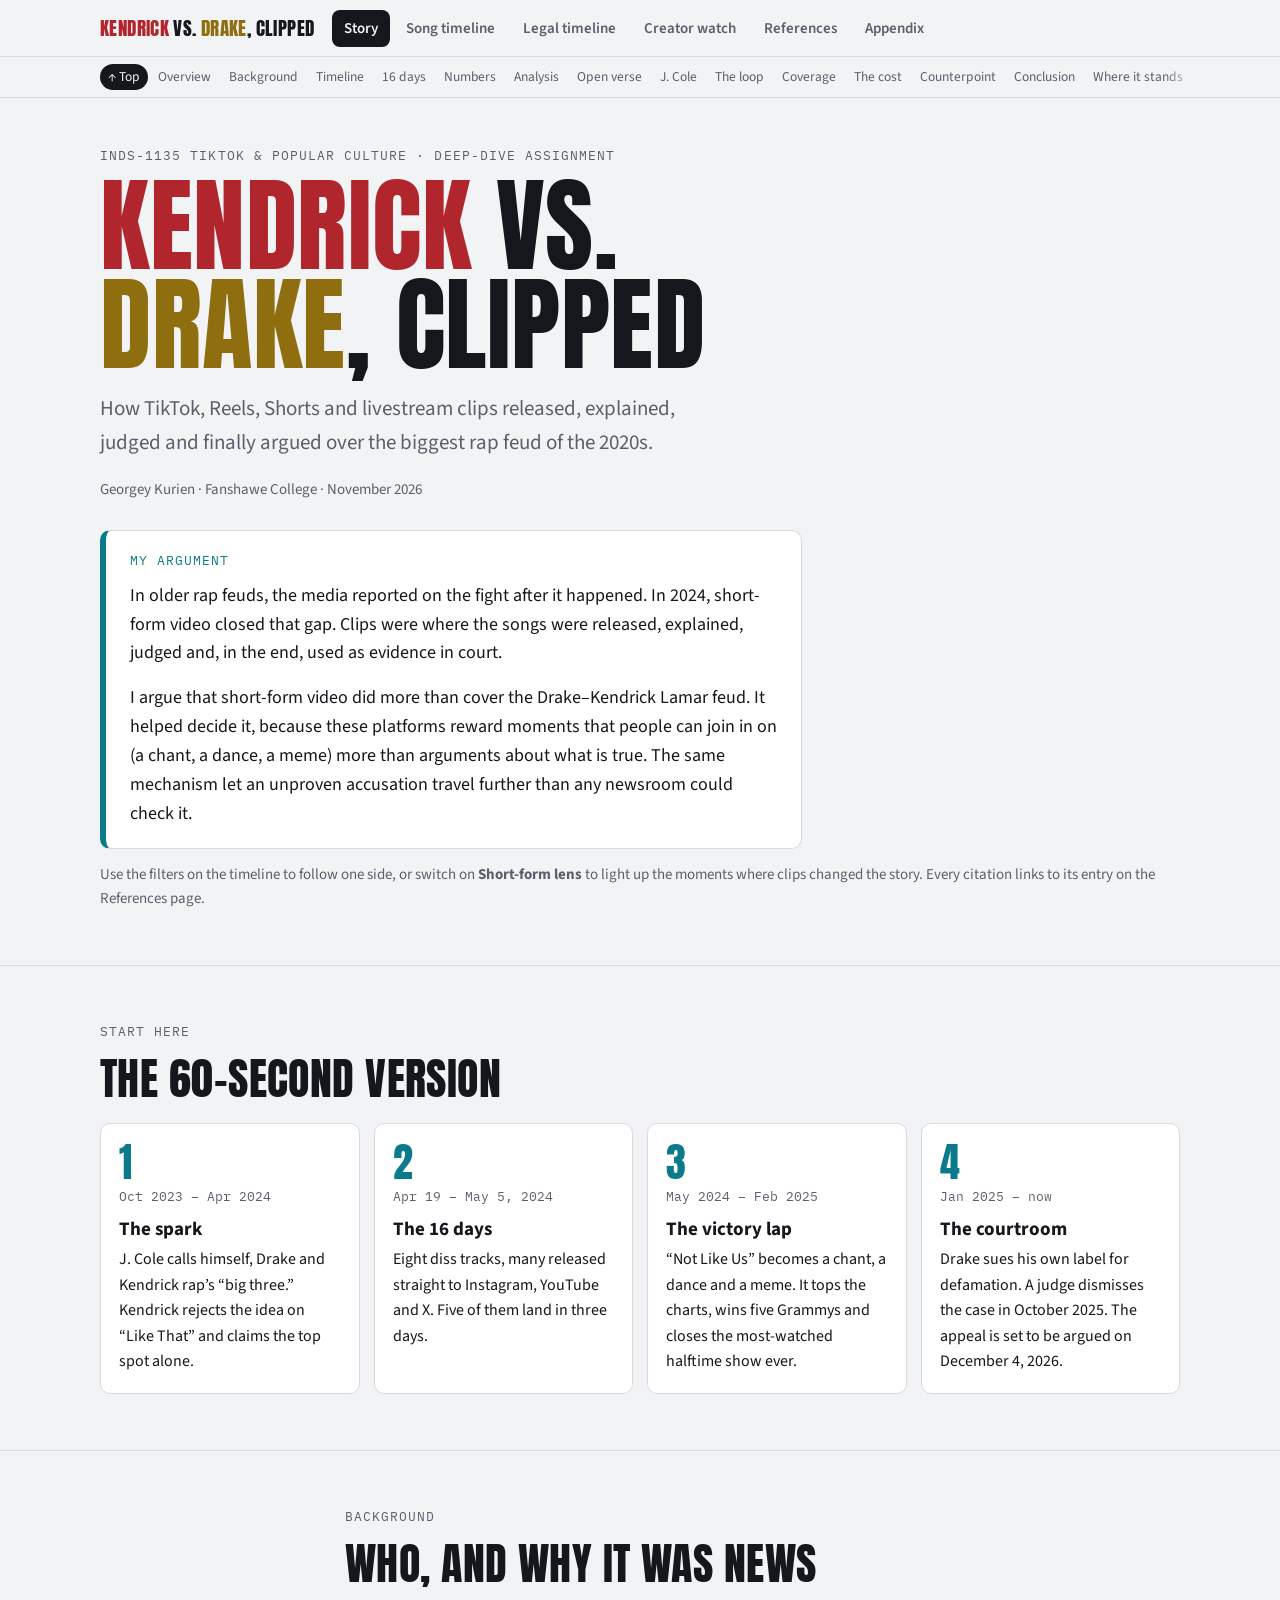
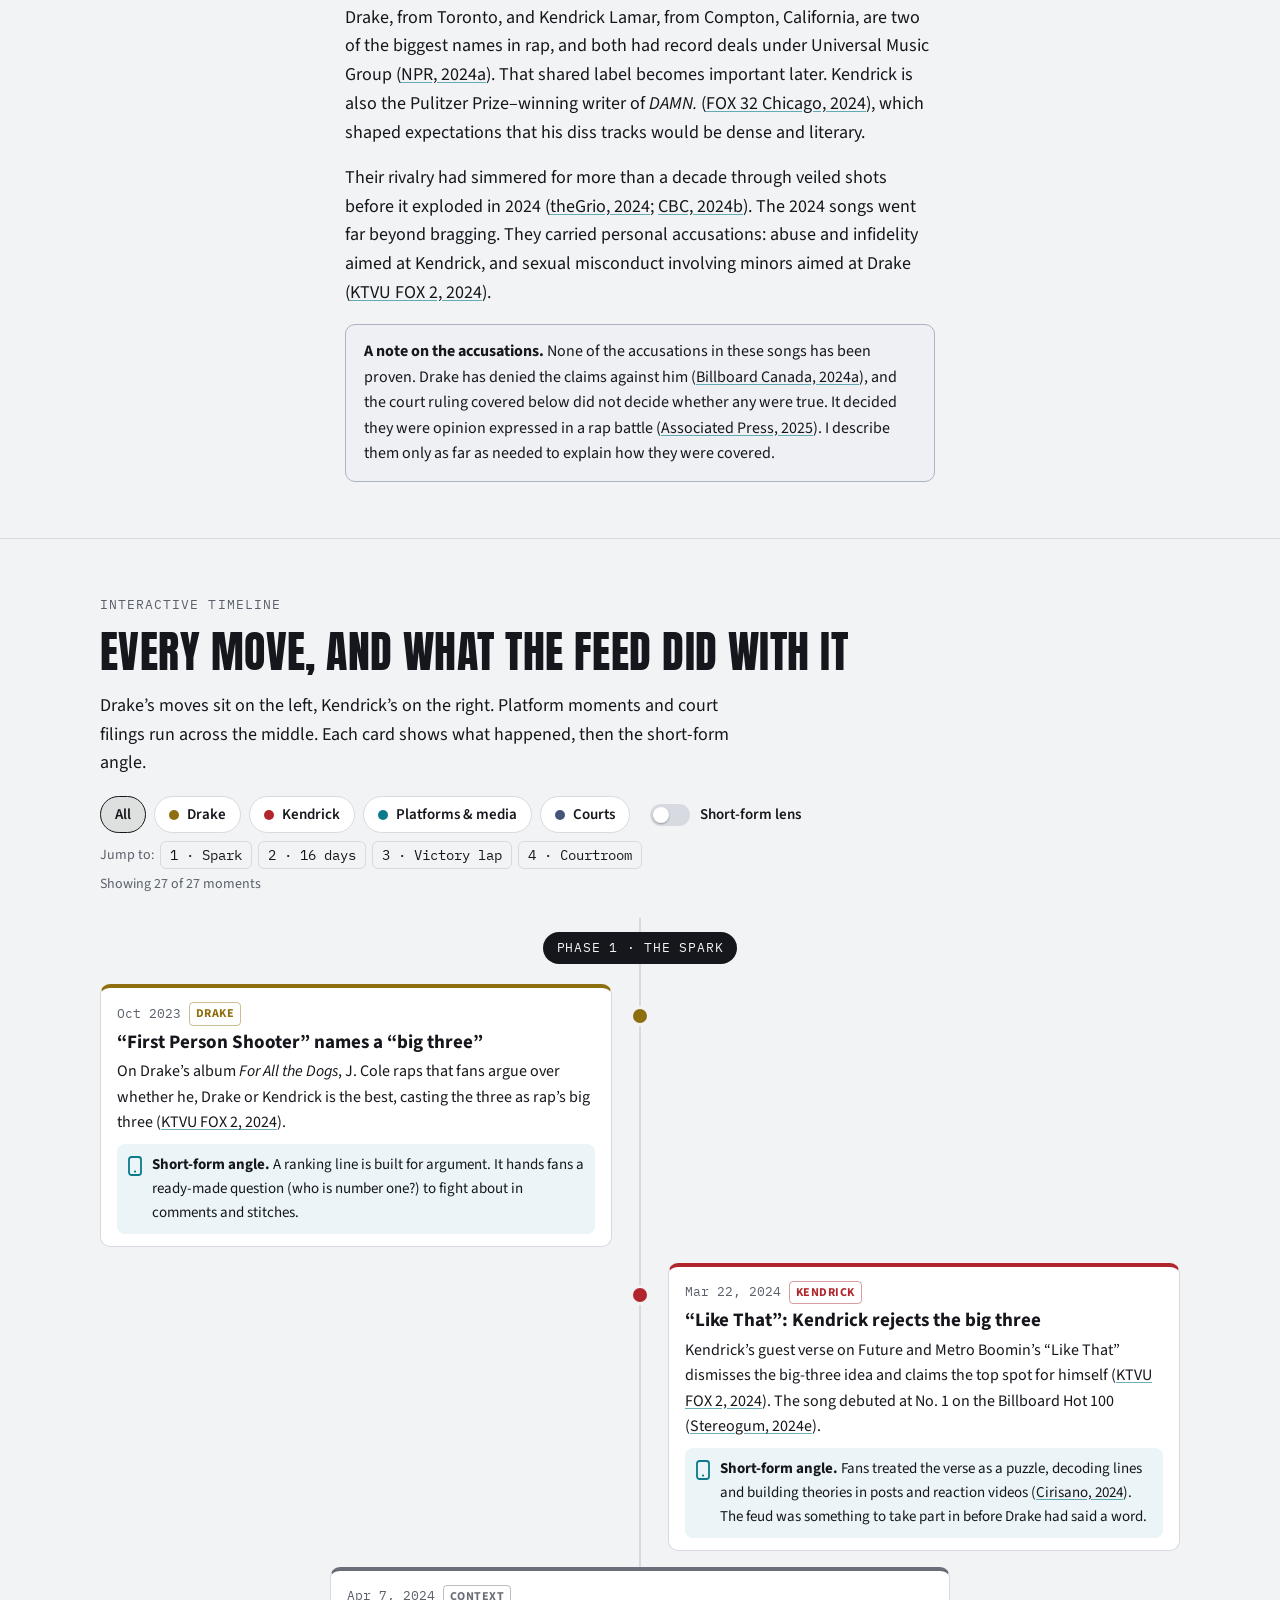
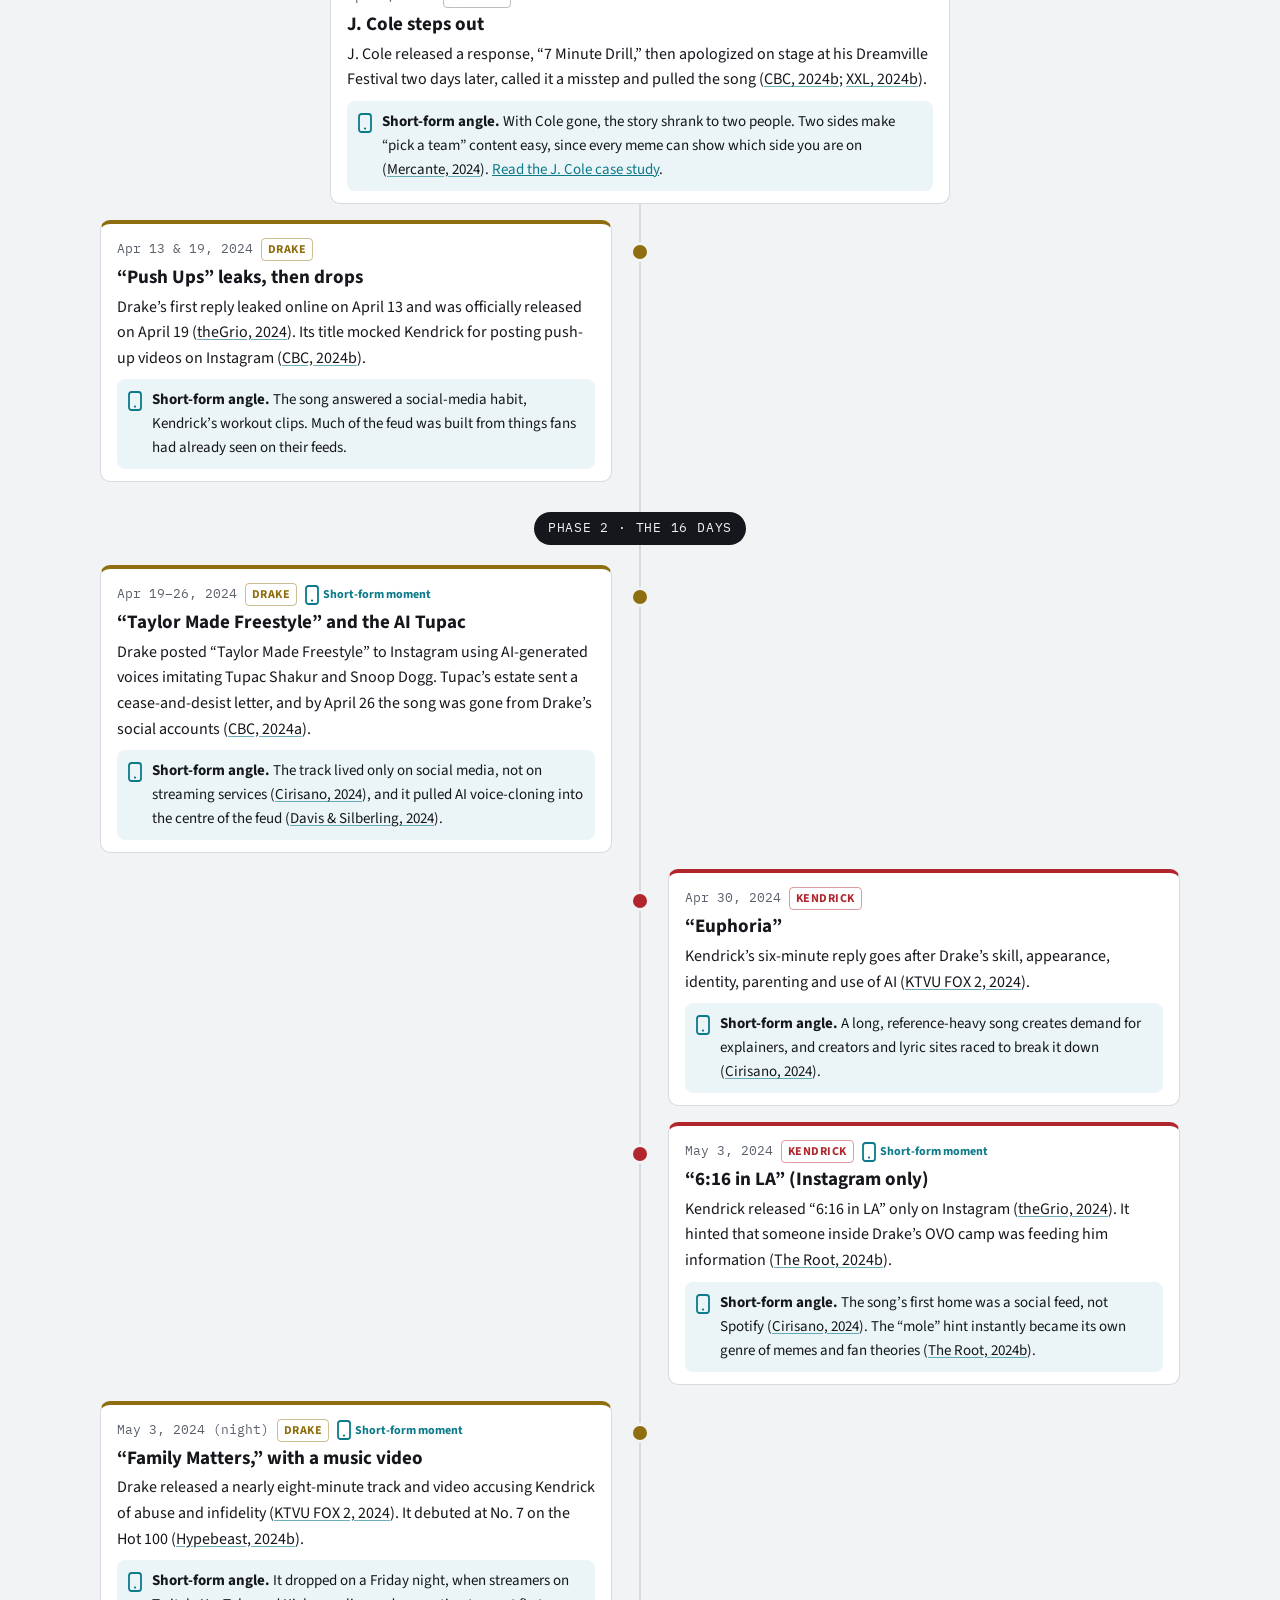
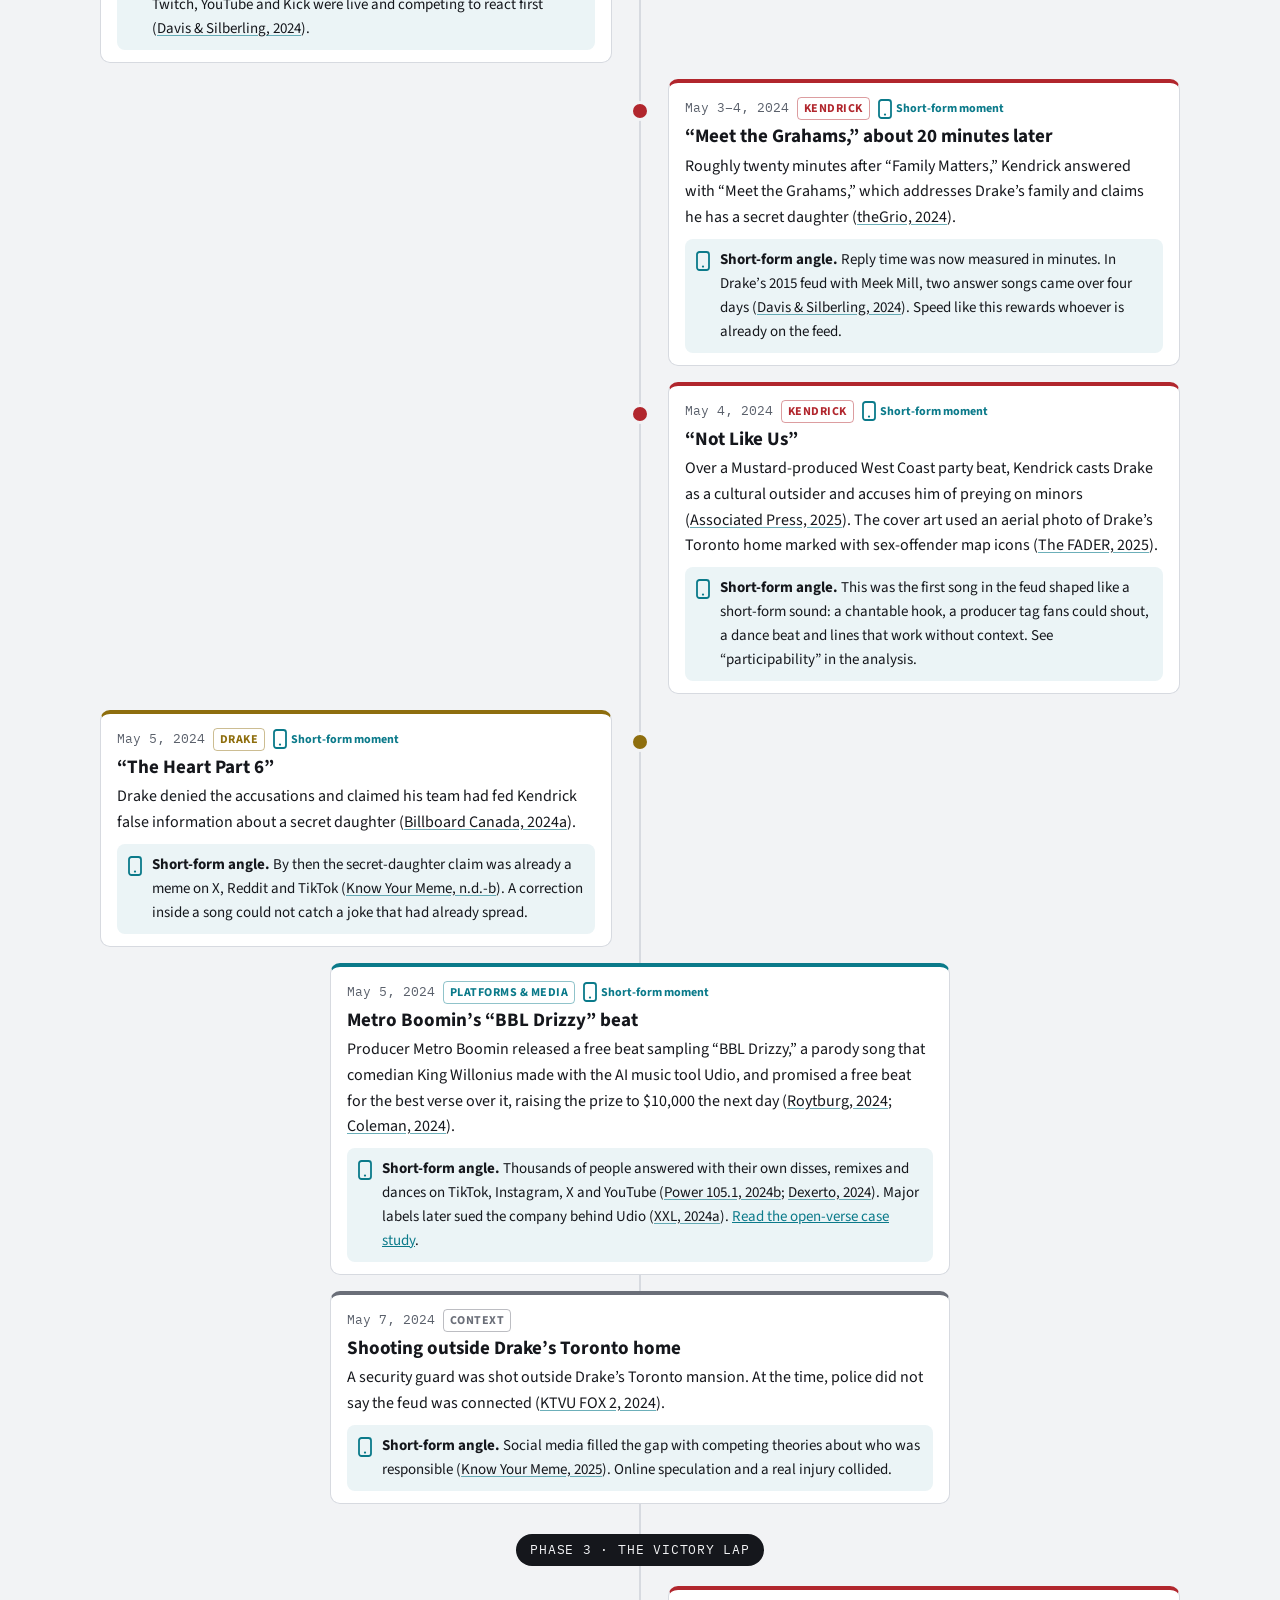
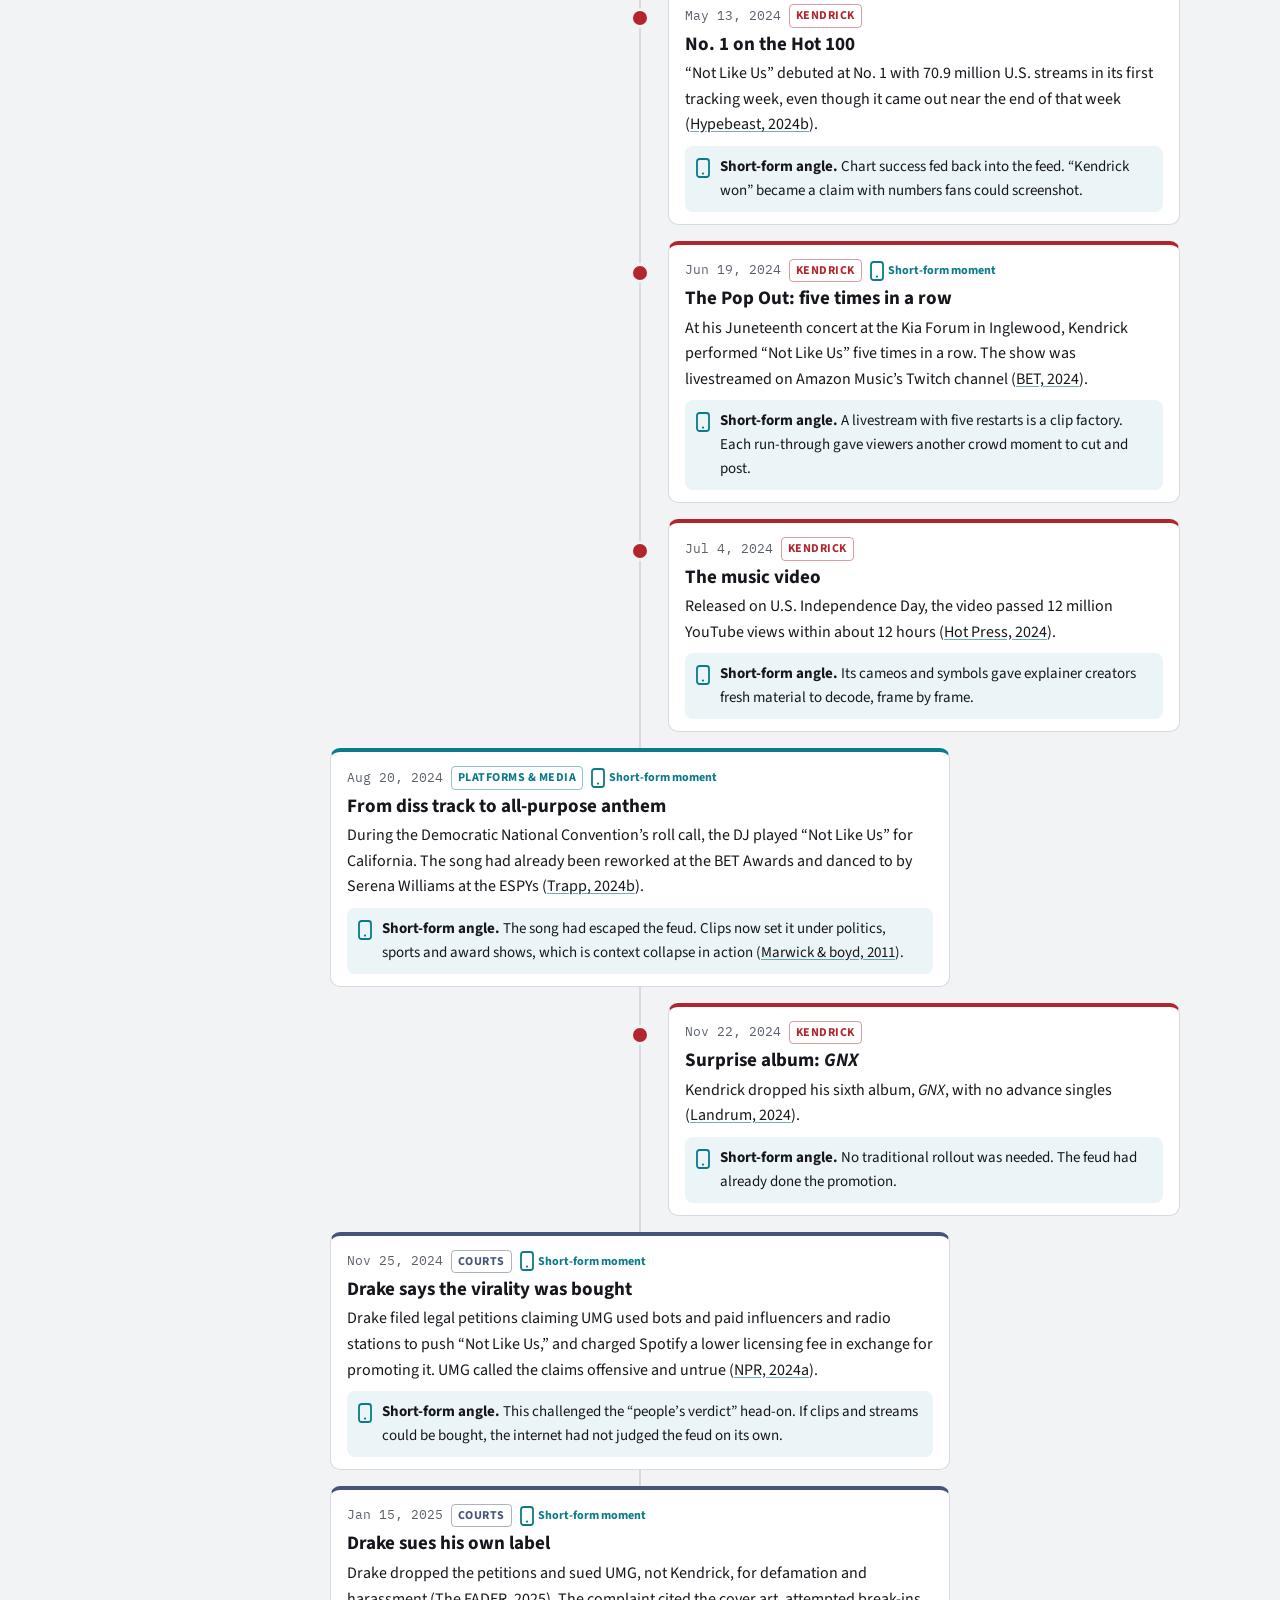
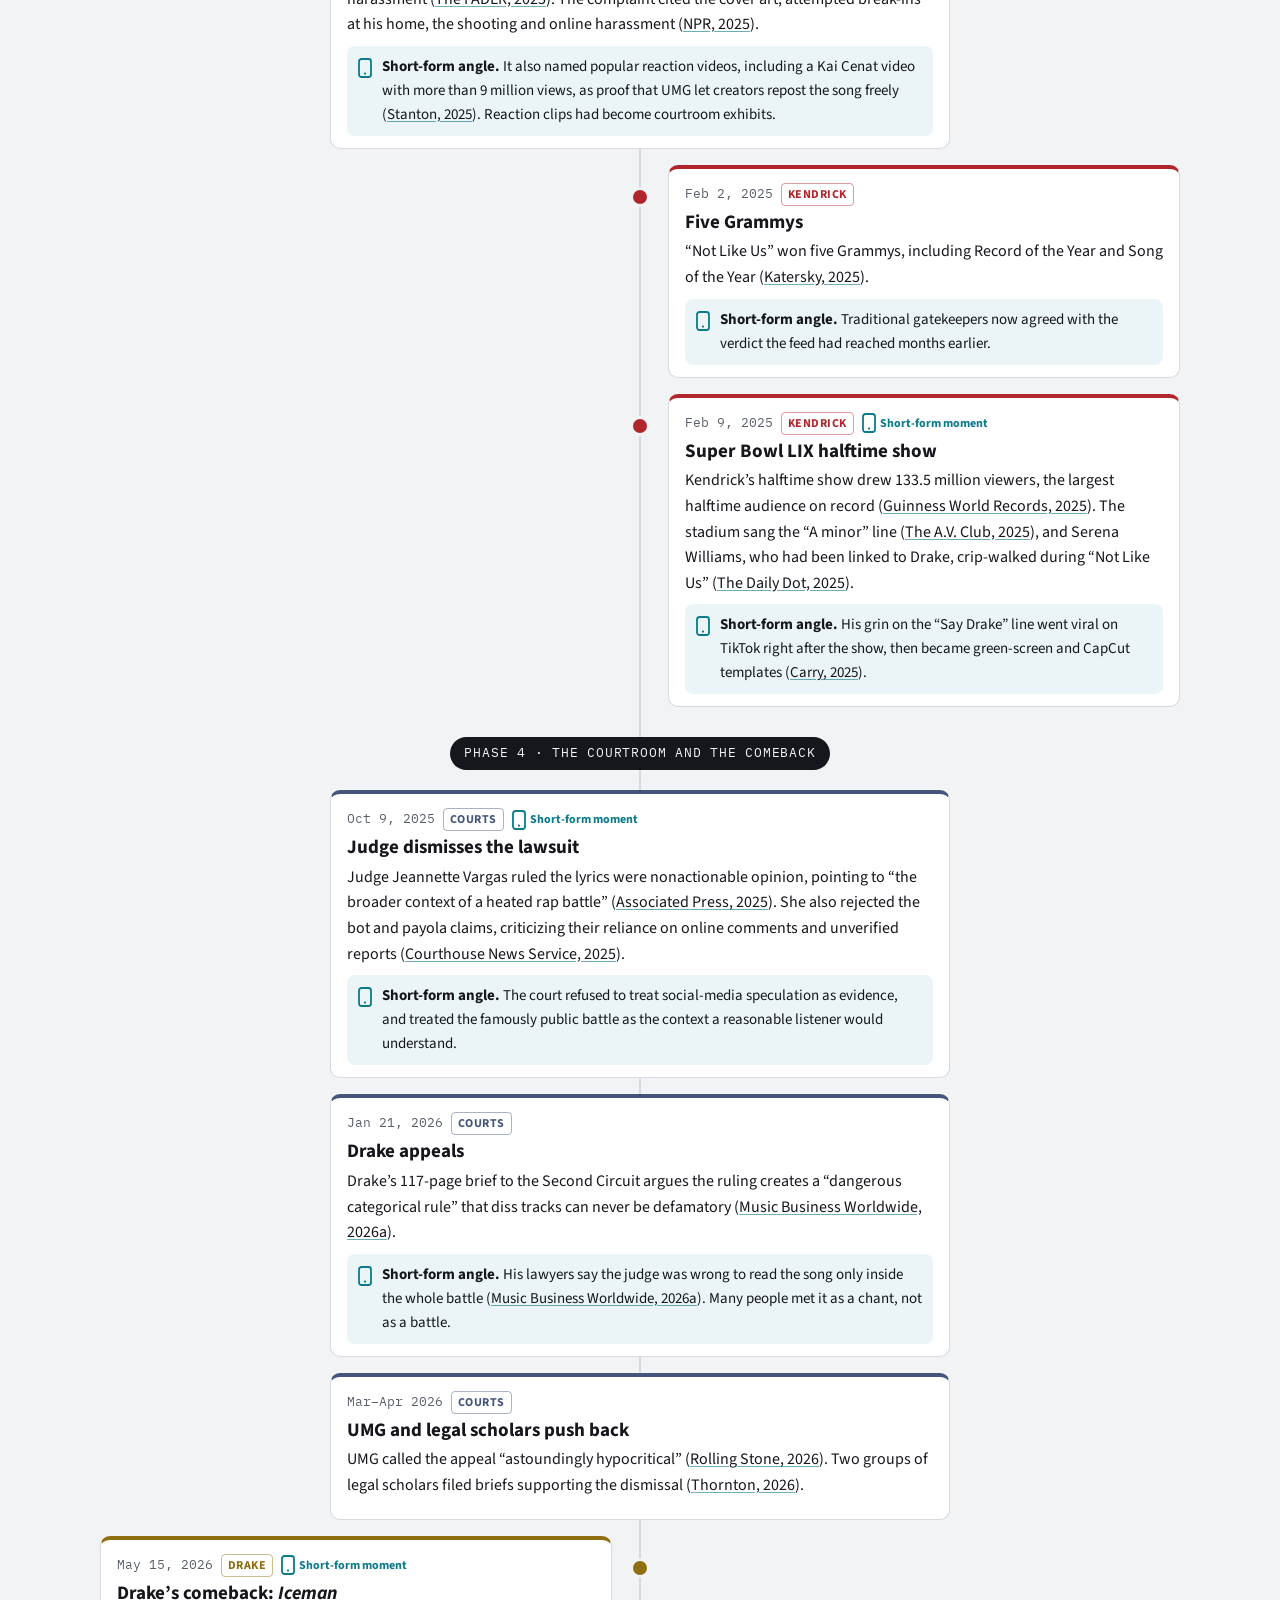
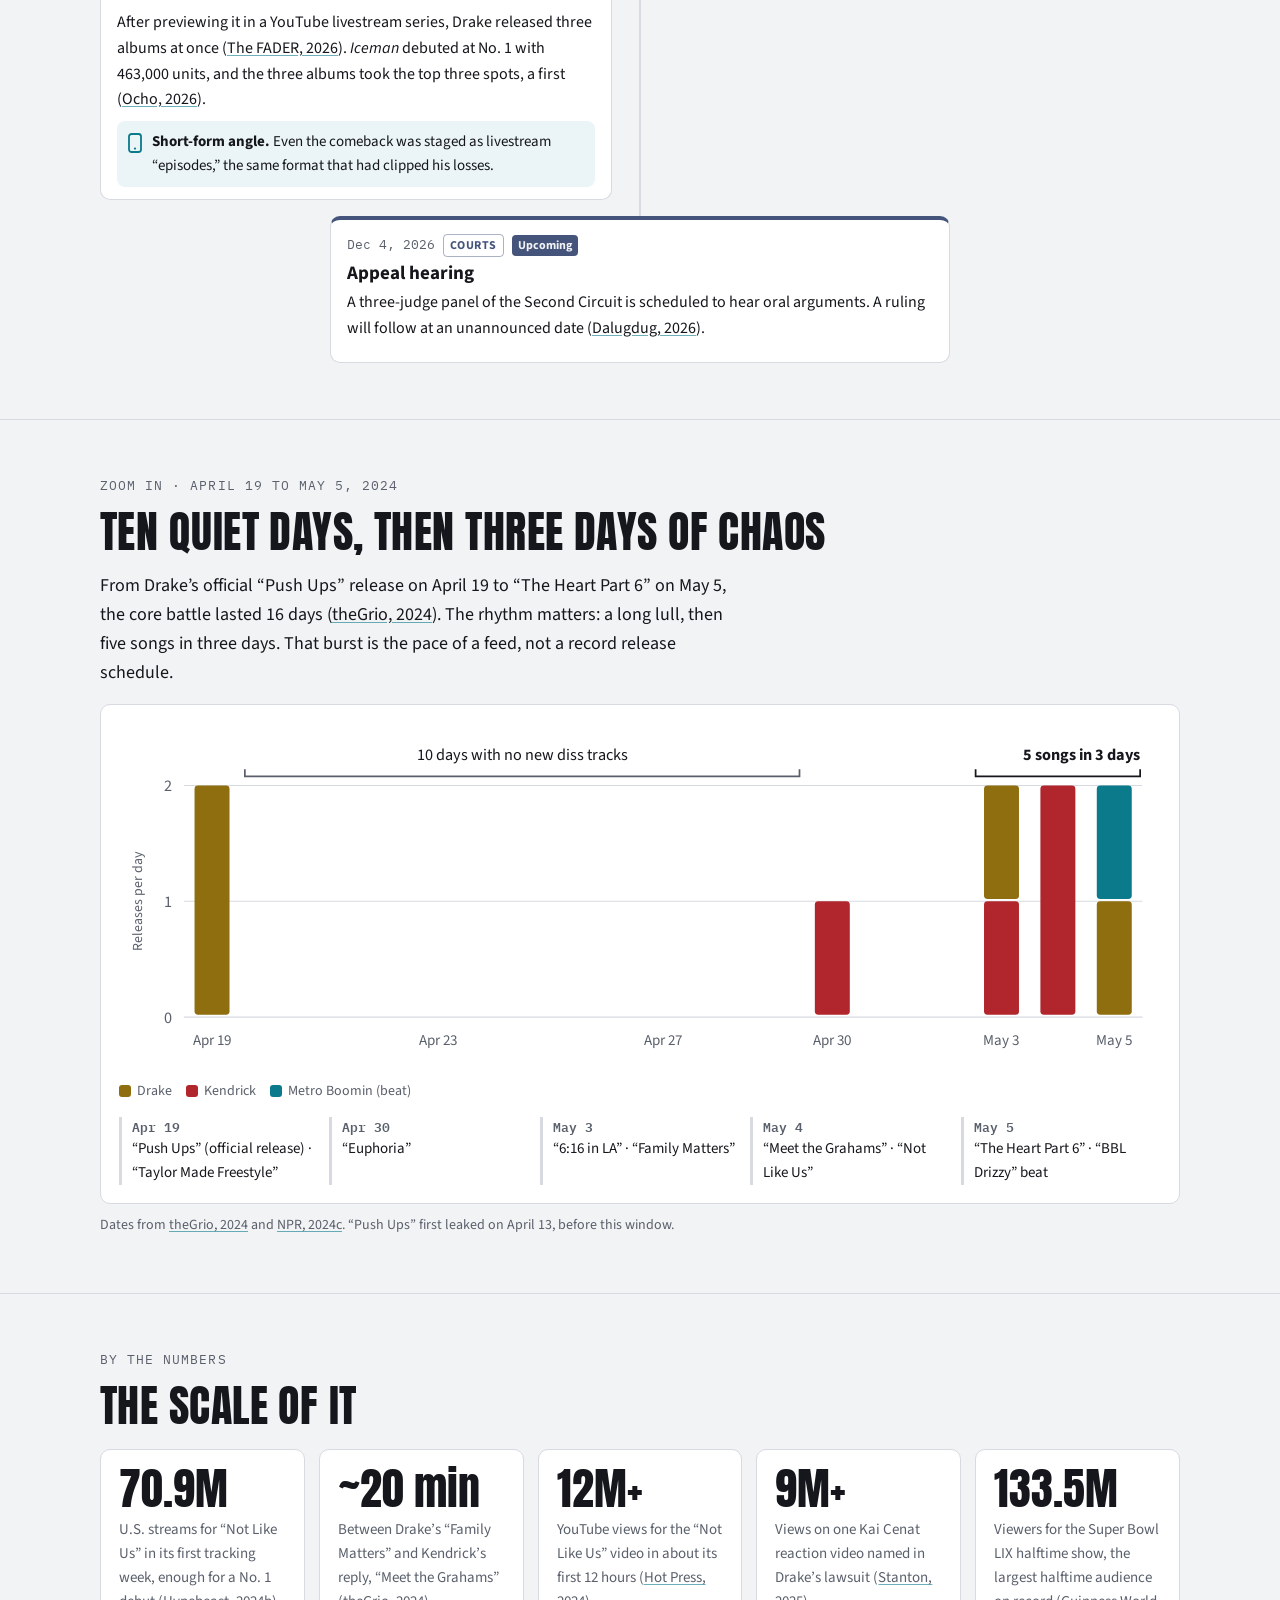
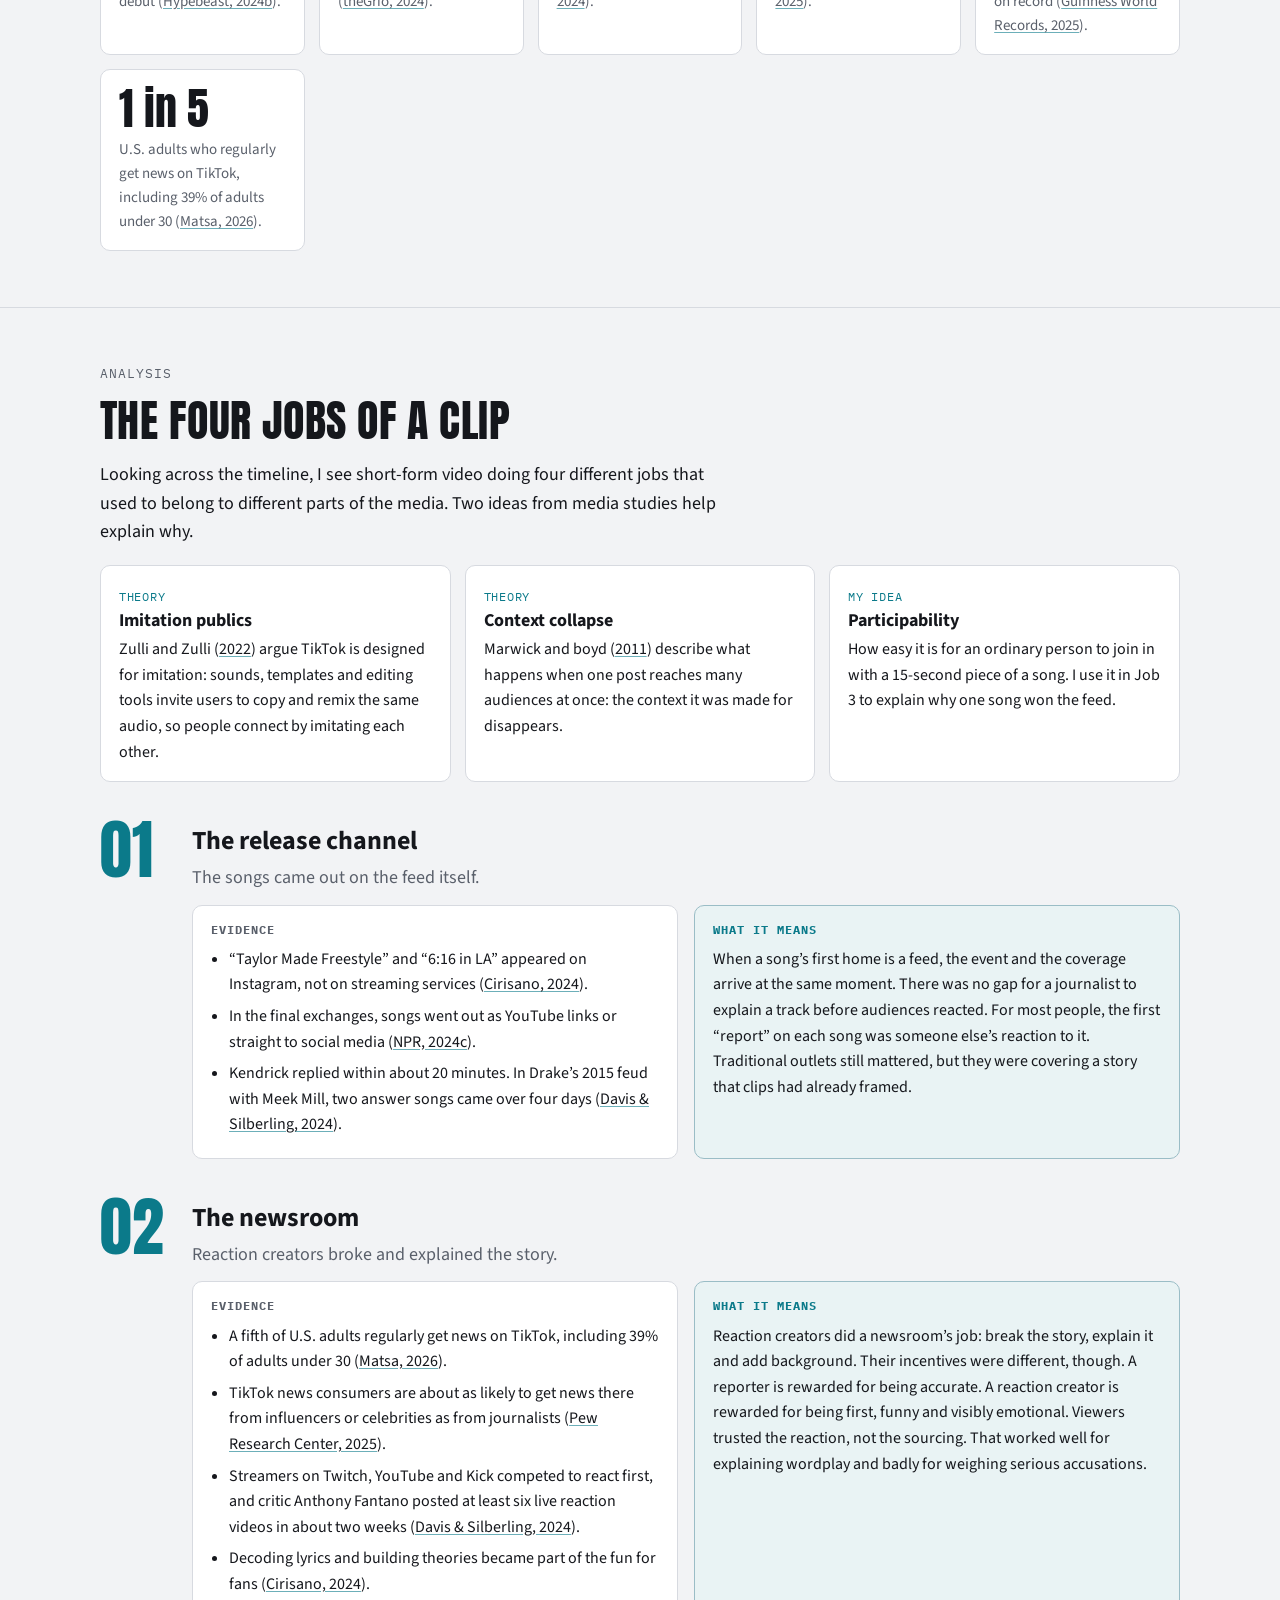
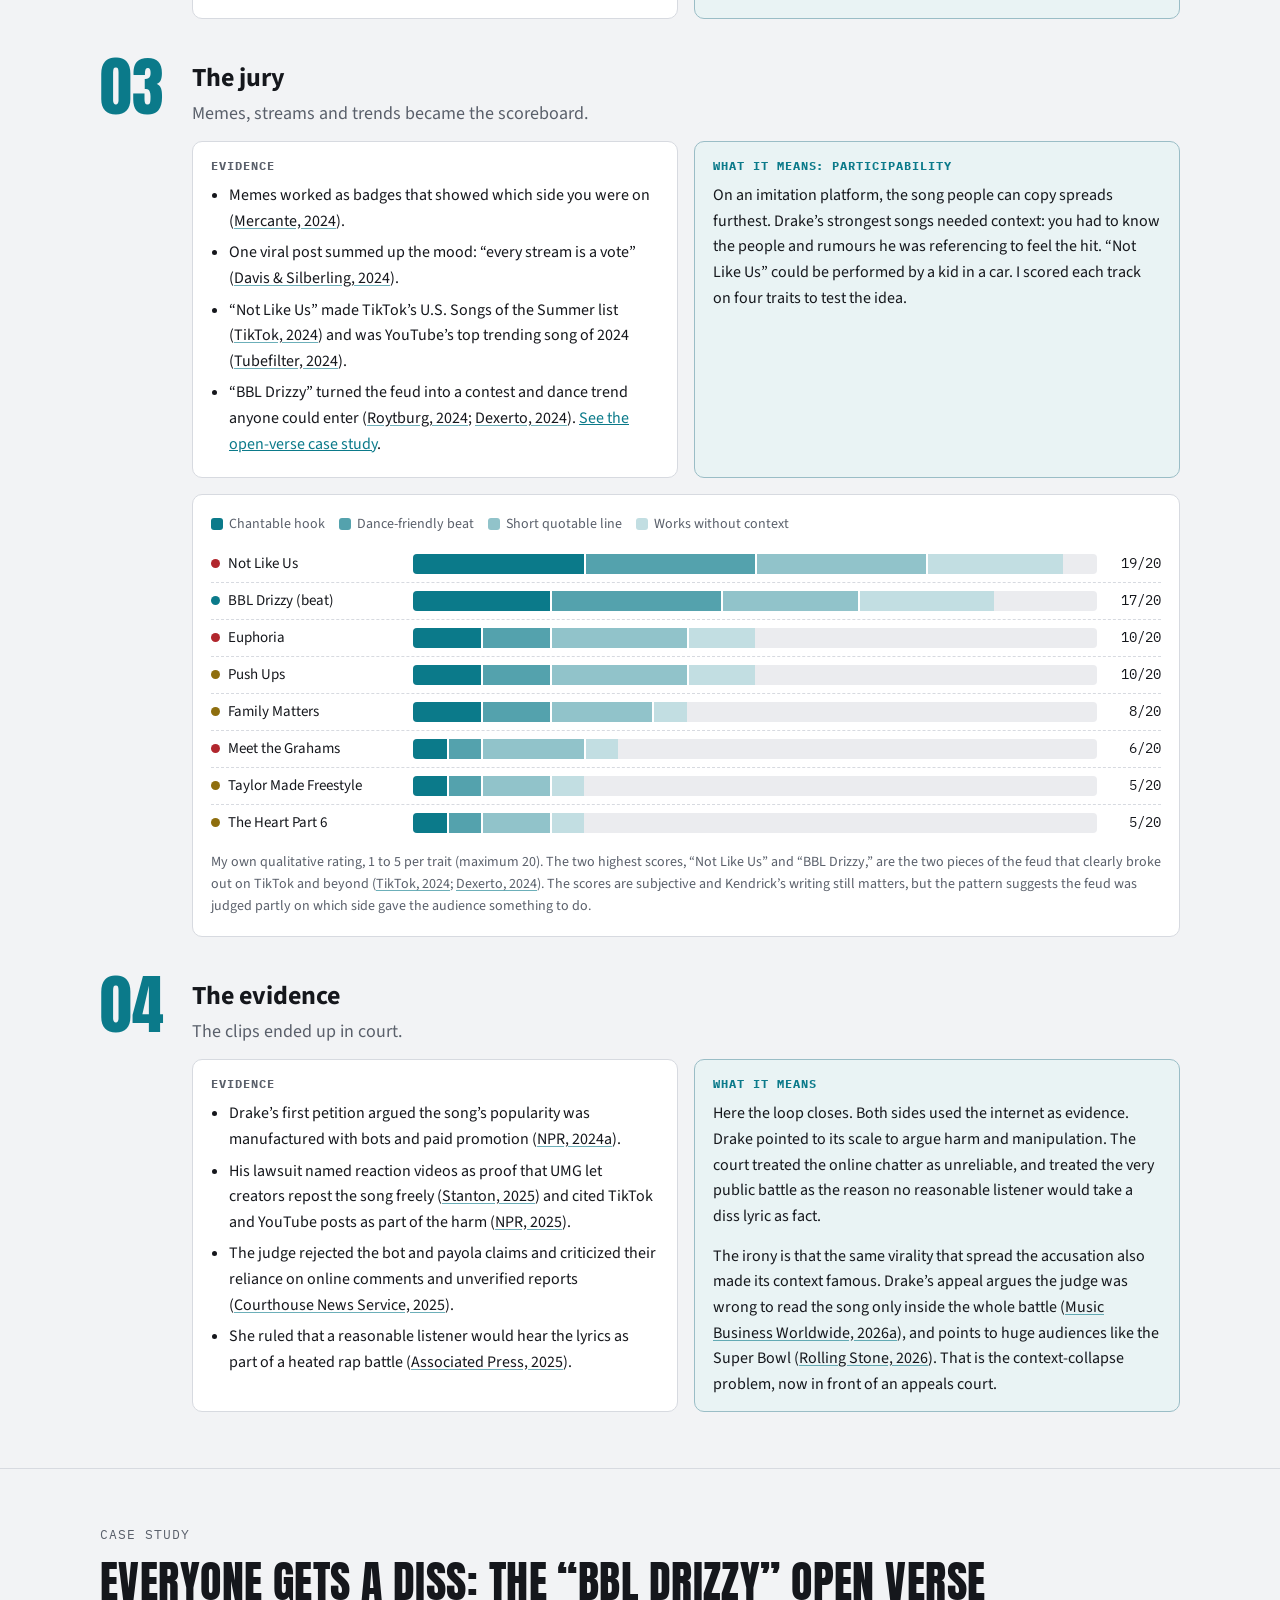
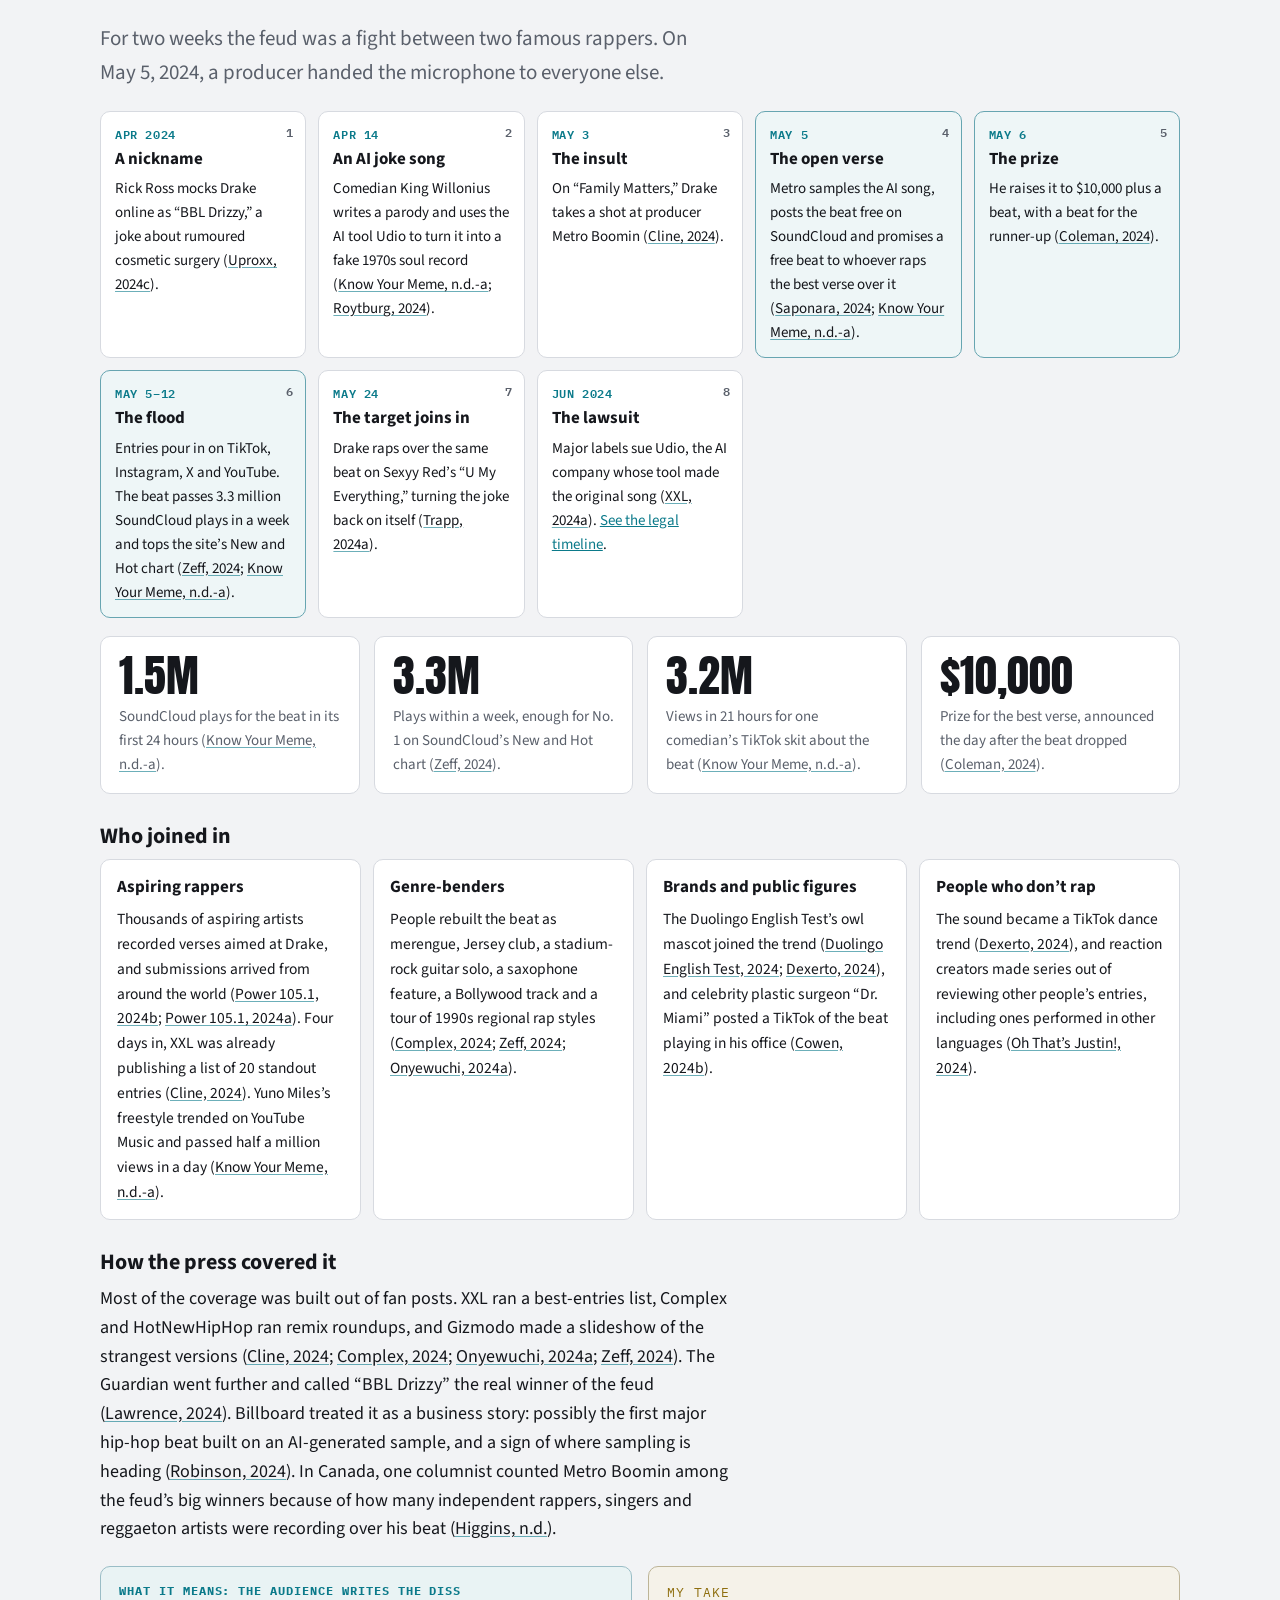
==== commit 1bab4c39: "Add Cover art, decoded to the Song timeline One card per diss cover (what it shows, what it targets," ====
--- a/index.html
+++ b/index.html
@@ -8,7 +8,7 @@
 <link rel="preconnect" href="https://fonts.googleapis.com">
 <link rel="preconnect" href="https://fonts.gstatic.com" crossorigin>
 <link href="https://fonts.googleapis.com/css2?family=Anton&family=IBM+Plex+Mono:wght@400;600&family=Source+Sans+3:ital,wght@0,400;0,600;0,700;1,400&display=swap" rel="stylesheet">
-<link rel="stylesheet" href="assets/site.css?v=20261123d">
+<link rel="stylesheet" href="assets/site.css?v=20261123j">
 </head>
 <body>
 <header class="sitehead">
@@ -415,7 +415,7 @@
       <p class="eyebrow">View 2 · The music only</p>
       <h1>Song timeline</h1>
       <p class="lede">Every diss track in order, Drake above the line and Kendrick below. Pick a song to see what each part of it says and which earlier moment it is aiming at.</p>
-      <p class="copynote">The lyrics themselves are copyrighted, so they are not reproduced here. Each song is broken into parts and described in my own words, with a link to read along on Genius.</p>
+      <p class="copynote">The lyrics themselves are copyrighted, so they are not reproduced here. Each song is broken into parts and described in my own words, with a link to read along on Genius. At the bottom of each song is a breakdown video from a YouTube commentator who explains its references. Below the songs, <a href="#covers">Cover art, decoded</a> goes through every diss cover.</p>
       <div class="dropwrap"><div class="drop" id="drop" role="group" aria-label="Diss tracks in release order"></div></div>
       <p class="dropcap">Songs are spaced in release order. The pills on the line show the time between releases: the gaps shrink from months to minutes (dates from <a class="cite" data-k="thegrio2024"></a>).</p>
     </div>
@@ -431,6 +431,16 @@
           <ul class="bslist" id="bslist"></ul>
         </aside>
       </div>
+    </div>
+  </section>
+  <section id="covers" data-loc="Songs · Cover art, decoded">
+    <div class="wrap">
+      <p class="eyebrow">Cover art, decoded</p>
+      <h2>The covers were part of the fight</h2>
+      <p class="lede">Each diss came with one image, posted straight to Instagram, YouTube or streaming services, that fans could screenshot, zoom in on and argue about. Here is every diss cover in release order: what it shows, what it was aimed at and what happened next.</p>
+      <p class="copynote">Covers appear through each platform’s own player or post. They are not copied onto this site. Two are described in words instead of shown, for the privacy reasons given on their cards. “First Person Shooter” and “Like That” use their albums’ covers, and “Taylor Made Freestyle” had no cover; see their song panels.</p>
+      <div class="artlist" id="artlist"></div>
+      <div class="local" id="covers-mytake" data-loc="Songs · Cover art, decoded · My take"><p class="eyebrow">My take</p><p>Seen in order, the two rappers used their covers differently. Drake’s were jokes and jabs: a shoe tag, a sitcom title, a screenshot of a comment. Kendrick’s looked like evidence: a glove that turned out to be a clue, a table of someone’s belongings, a photo of a real house marked with map pins. I think evidence beats jokes on a feed, because it gives people something to investigate instead of something to laugh at once. That same evidence-like quality is why the “Not Like Us” cover ended up in a lawsuit.</p></div>
     </div>
   </section>
 </div>
@@ -478,7 +488,7 @@
     <div class="wrap">
       <p class="eyebrow">View 4 · What creators made of it</p>
       <h1>Creator watch</h1>
-      <p class="lede">Videos other creators made at each stage of the beef, from first-listen livestreams to lawyers explaining the ruling. Each set plays one clip at a time: use <b>Next</b> or the numbered buttons to move through it. Below each set is my summary of what was happening and what the videos show about short-form coverage.</p>
+      <p class="lede">Videos other creators made at each stage of the beef, from first-listen livestreams to lawyers explaining the ruling. Each set plays one clip at a time: pick a clip from the row of previews, or use <b>Next</b> under the clip to move through the set. Below each set is my summary of what was happening and what the videos show about short-form coverage.</p>
       <p class="copynote">Videos load from YouTube, TikTok or SoundCloud only when their clip is showing. Moving to another clip stops the one that was playing. If a creator removes a video, its link and description stay here.</p>
     </div>
   </section>
@@ -490,7 +500,7 @@
 <footer id="ai-use" data-loc="Footer: AI use note">
   <div class="wrap">Created by Georgey Kurien for INDS-1135 TikTok &amp; Popular Culture, Fanshawe College, November 2026, with AI assistance from Claude (<a class="cite" data-k="anthropic2026"></a>): it helped research the sources, draft the text and build the site. <a href="appendix.html">Appendix: AI use, prompts and responses</a>. Accusations described in songs are unproven. Lyrics are not reproduced. <a href="references.html">All references (APA 7)</a>.</div>
 </footer>
-<script src="assets/data.js?v=20261123d"></script>
-<script src="assets/app.js?v=20261123d"></script>
+<script src="assets/data.js?v=20261123j"></script>
+<script src="assets/app.js?v=20261123j"></script>
 </body>
 </html>
--- a/assets/site.css
+++ b/assets/site.css
@@ -465,6 +465,29 @@
 .spframe .vthumb{border-radius:0}
 .spframe iframe{width:100%;aspect-ratio:16/9;border:0;display:block}
 .spcap{font-size:13.5px;color:var(--muted);margin:6px 0 0;max-width:560px}
+.songbd{margin:22px 0 4px;padding-top:16px;border-top:1px solid var(--line);max-width:720px}
+.songbd .eyebrow{margin:0 0 4px}
+.bdlead{font-size:15px;margin:0 0 8px;max-width:560px}
+.bdnote{font-size:13px;color:var(--muted);margin:6px 0 0;max-width:560px;font-style:italic}
+.songcover .artjump,.noplay .artjump,.songcover.none .artjump{font-size:13.5px;white-space:nowrap}
+.artlist{display:grid;gap:18px;margin:18px 0 22px}
+.artcard{display:grid;grid-template-columns:340px minmax(0,1fr);gap:20px;background:var(--card);border:1px solid var(--line);border-left:5px solid var(--c);border-radius:var(--radius);padding:16px 18px}
+.artpic{min-width:0}
+.artsp{width:100%;height:152px;border:0;border-radius:12px;display:block;background:var(--paper)}
+.artig{width:100%;max-width:340px;height:620px;border:0;border-radius:8px;display:block;background:#fff}
+.artnone{background:var(--paper);border:1px dashed var(--line);border-radius:8px;padding:12px 14px;font-size:15px}
+.artnone p{margin:0}
+.artsrc{font-size:13px;color:var(--muted);margin:6px 0 0}
+.artbody h3{margin:2px 0 8px}
+.artbody > p{margin:0 0 8px;font-size:16px;line-height:1.55;max-width:66ch}
+.artmeta{display:flex;gap:10px;align-items:center;margin:0 0 4px!important;font-size:13px}
+.artmeta .badge{color:var(--c);border-color:var(--c)}
+.artvan{background:color-mix(in srgb,var(--c) 7%,var(--card));border:1px solid color-mix(in srgb,var(--c) 30%,var(--line));border-radius:8px;padding:10px 12px;margin:4px 0 10px;max-width:66ch}
+.artvan .eyebrow{margin:0 0 4px;color:var(--c)}
+.artvan > p{margin:0 0 8px;font-size:15.5px;line-height:1.55}
+.artvid{max-width:420px}
+.artback{font-size:14px;margin-top:10px!important}
+@media (max-width:820px){.artcard{grid-template-columns:1fr}.artig{max-width:none}}
 .noplay{font-size:15px;background:var(--paper);border:1px dashed var(--line);border-radius:8px;padding:10px 12px;margin:6px 0 12px;max-width:560px}
 .xlegend{font-size:13px;color:var(--muted);margin:10px 0 0;display:flex;flex-wrap:wrap;gap:4px 10px;align-items:center}
 .xl{color:inherit;text-decoration:underline;text-decoration-thickness:2px;text-underline-offset:3px;cursor:pointer}
@@ -571,3 +594,40 @@
   .ex,.detail .ex{display:block!important;border-top:1px solid var(--line);padding:18px 0 6px}
 }
 @media (max-width:900px){ .plist .exsum{display:none} }
+.aicol p.aisum{font-size:16.5px;line-height:1.55;margin:0}
+
+/* ---------- Creator watch: preview strip ---------- */
+.vcar-strip{display:flex;gap:10px;overflow-x:auto;padding:4px 2px 10px;margin:4px 0 6px;position:relative;scrollbar-width:thin}
+.vprev{flex:0 0 190px;display:flex;flex-direction:column;gap:3px;text-align:left;font:inherit;color:var(--ink);background:none;border:0;padding:0;cursor:pointer;opacity:.78;transition:opacity .15s}
+.vprev:hover,.vprev[aria-selected="true"]{opacity:1}
+.vprev:focus-visible{outline:2px solid var(--accent);outline-offset:3px;border-radius:8px}
+.vprev-img{position:relative;display:block;aspect-ratio:16/9;border-radius:8px;overflow:hidden;background:#1b1d22;border:2px solid transparent}
+.vprev[aria-selected="true"] .vprev-img{border-color:var(--accent);box-shadow:0 0 0 2px color-mix(in srgb,var(--accent) 30%,transparent)}
+.vprev-img img{position:absolute;inset:0;width:100%;height:100%;object-fit:cover;z-index:1}
+.vprev-img.tiktok{background:linear-gradient(135deg,#111 0%,#2a2d35 100%)}
+.vprev-img.soundcloud{background:linear-gradient(135deg,#3a2414 0%,#7a4419 100%)}
+.vprev-ph{position:absolute;inset:0;display:flex;flex-direction:column;align-items:center;justify-content:center;gap:3px;color:#e9e9ee;padding:6px;text-align:center}
+.vprev-ph b{font:600 11px var(--font-mono);letter-spacing:.08em;text-transform:uppercase}
+.vprev-ph small{font-size:11.5px;opacity:.8;max-width:100%;overflow:hidden;text-overflow:ellipsis;white-space:nowrap}
+.vprev-n{position:absolute;left:6px;top:6px;z-index:2;font:600 11px var(--font-mono);background:rgba(0,0,0,.72);color:#fff;border-radius:999px;padding:2px 7px}
+.vprev[aria-selected="true"] .vprev-n::after{content:" · Showing"}
+.vprev-type{font:600 10.5px var(--font-mono);letter-spacing:.06em;text-transform:uppercase;color:var(--accent);margin-top:3px}
+.vprev-t{font-size:13.5px;line-height:1.3;display:-webkit-box;-webkit-box-orient:vertical;-webkit-line-clamp:2;overflow:hidden}
+.vcar .vcar-bar{margin:10px 0 0;justify-content:center}
+.vcar .vcar-bar .vcar-count{margin:0 6px;width:auto;order:0}
+@media (max-width:560px){ .vprev{flex-basis:150px} }
+
+/* ---------- Song timeline: cover art ---------- */
+.songcover{margin:6px 0 14px;max-width:720px}
+.songcover iframe{width:100%;height:352px;border:0;border-radius:12px;display:block;background:var(--card)}
+.songcover figcaption{font-size:15px;line-height:1.5;margin-top:8px}
+.songcover figcaption .eyebrow{display:inline;margin:0 6px 0 0}
+.songcover .covsrc{color:var(--muted);font-size:13.5px}
+.songcover.none{font-size:15px;background:var(--paper);border:1px dashed var(--line);border-radius:8px;padding:10px 12px;max-width:560px}
+.songcover.none p{margin:0}
+.songcover.none .eyebrow{margin:0 0 4px}
+@media print{ .songcover iframe{display:none} }
+.vprev-frame{position:absolute;left:0;top:50%;width:325px;height:578px;border:0;z-index:1;pointer-events:none;transform-origin:0 0;transform:scale(.5846) translateY(-50%)}
+@media (max-width:560px){ .vprev-frame{transform:scale(.4615) translateY(-50%)} }
+@media print{.songbd .bdframe{display:none}}
+@media print{.artsp,.artig,.artvid{display:none}}
